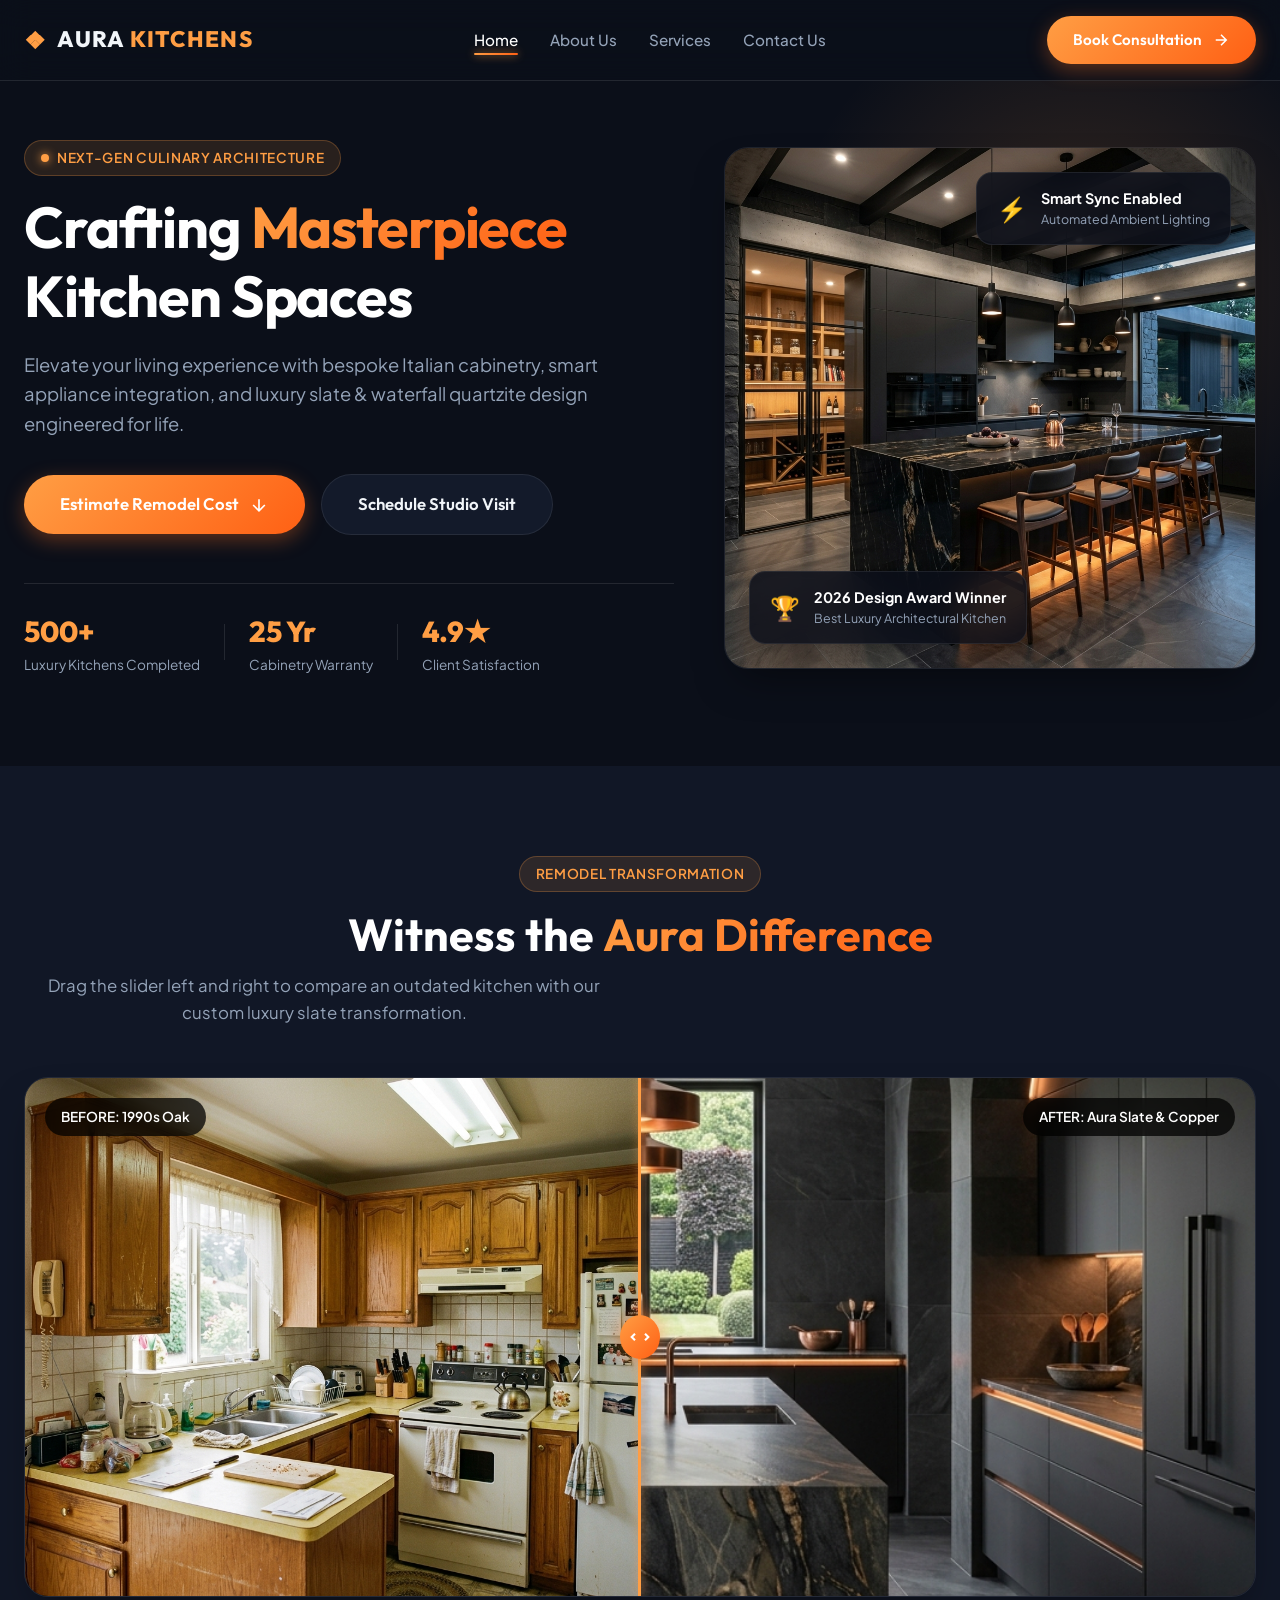
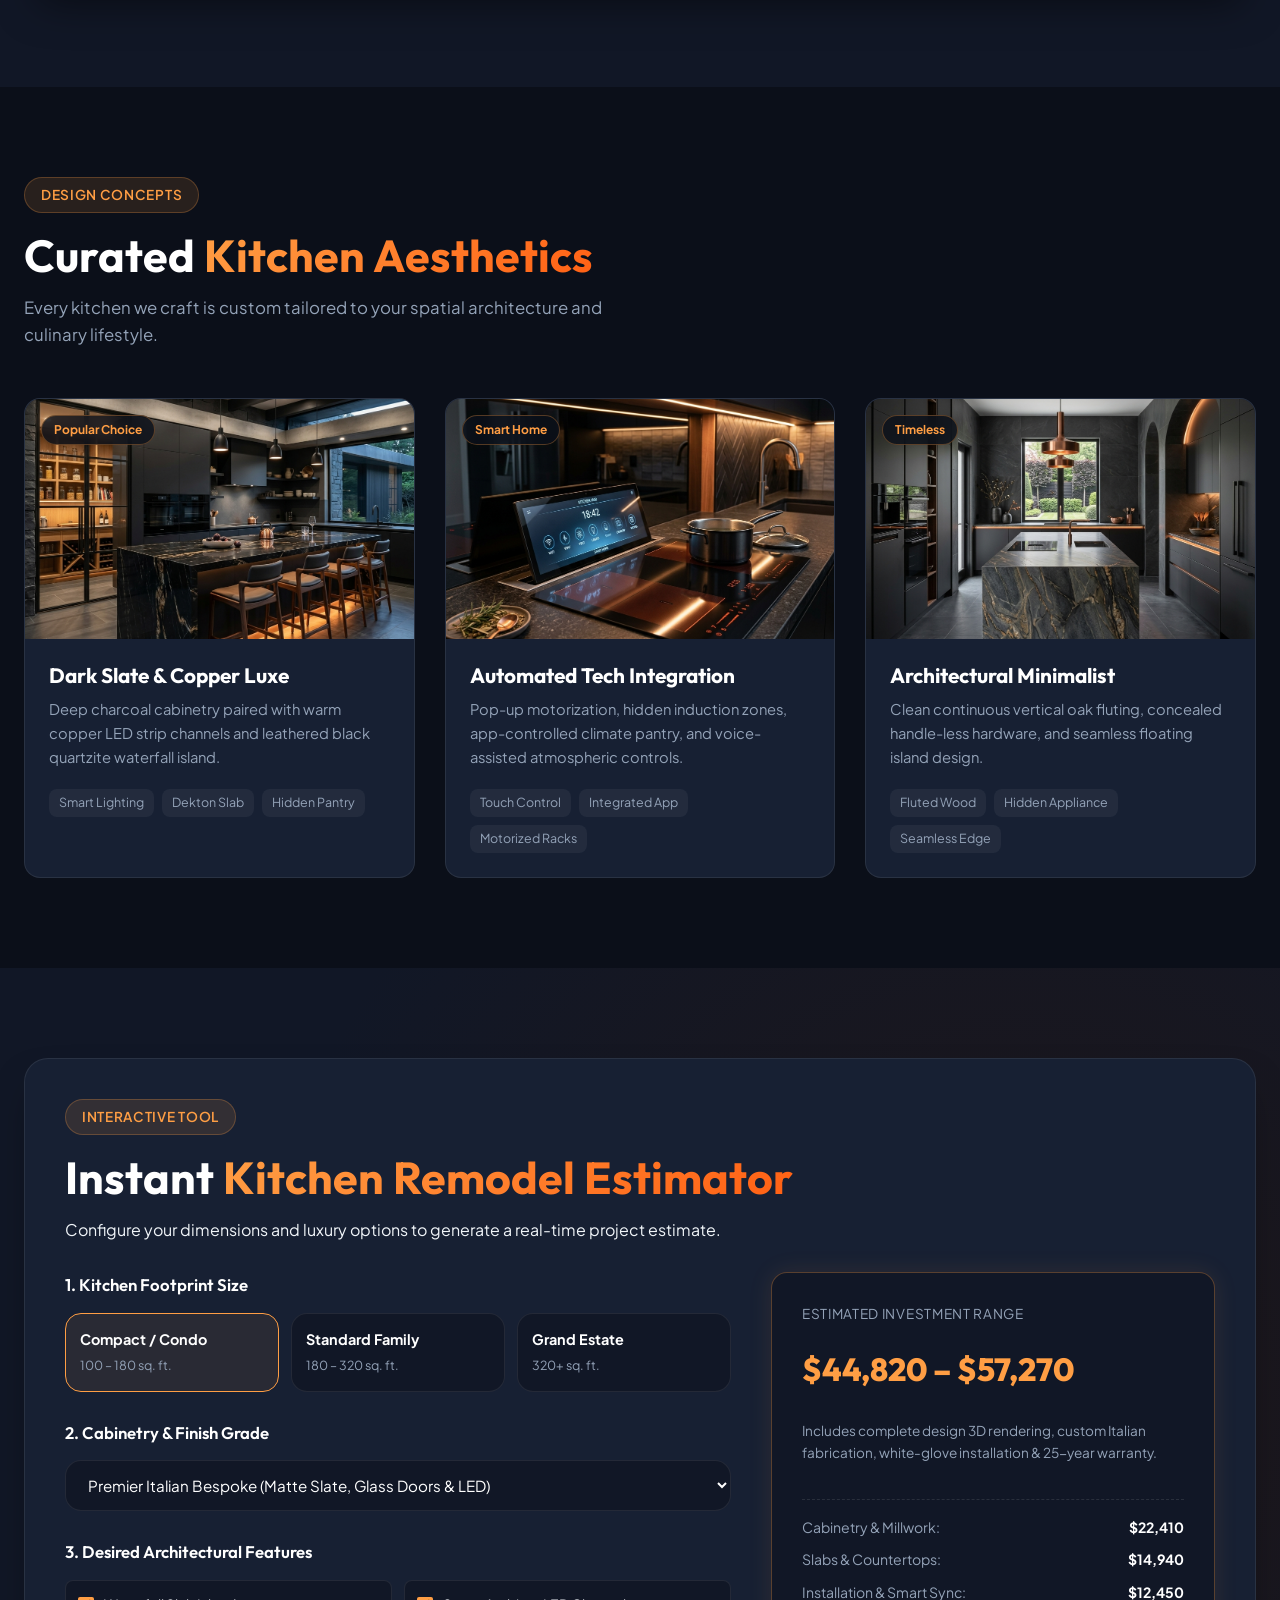
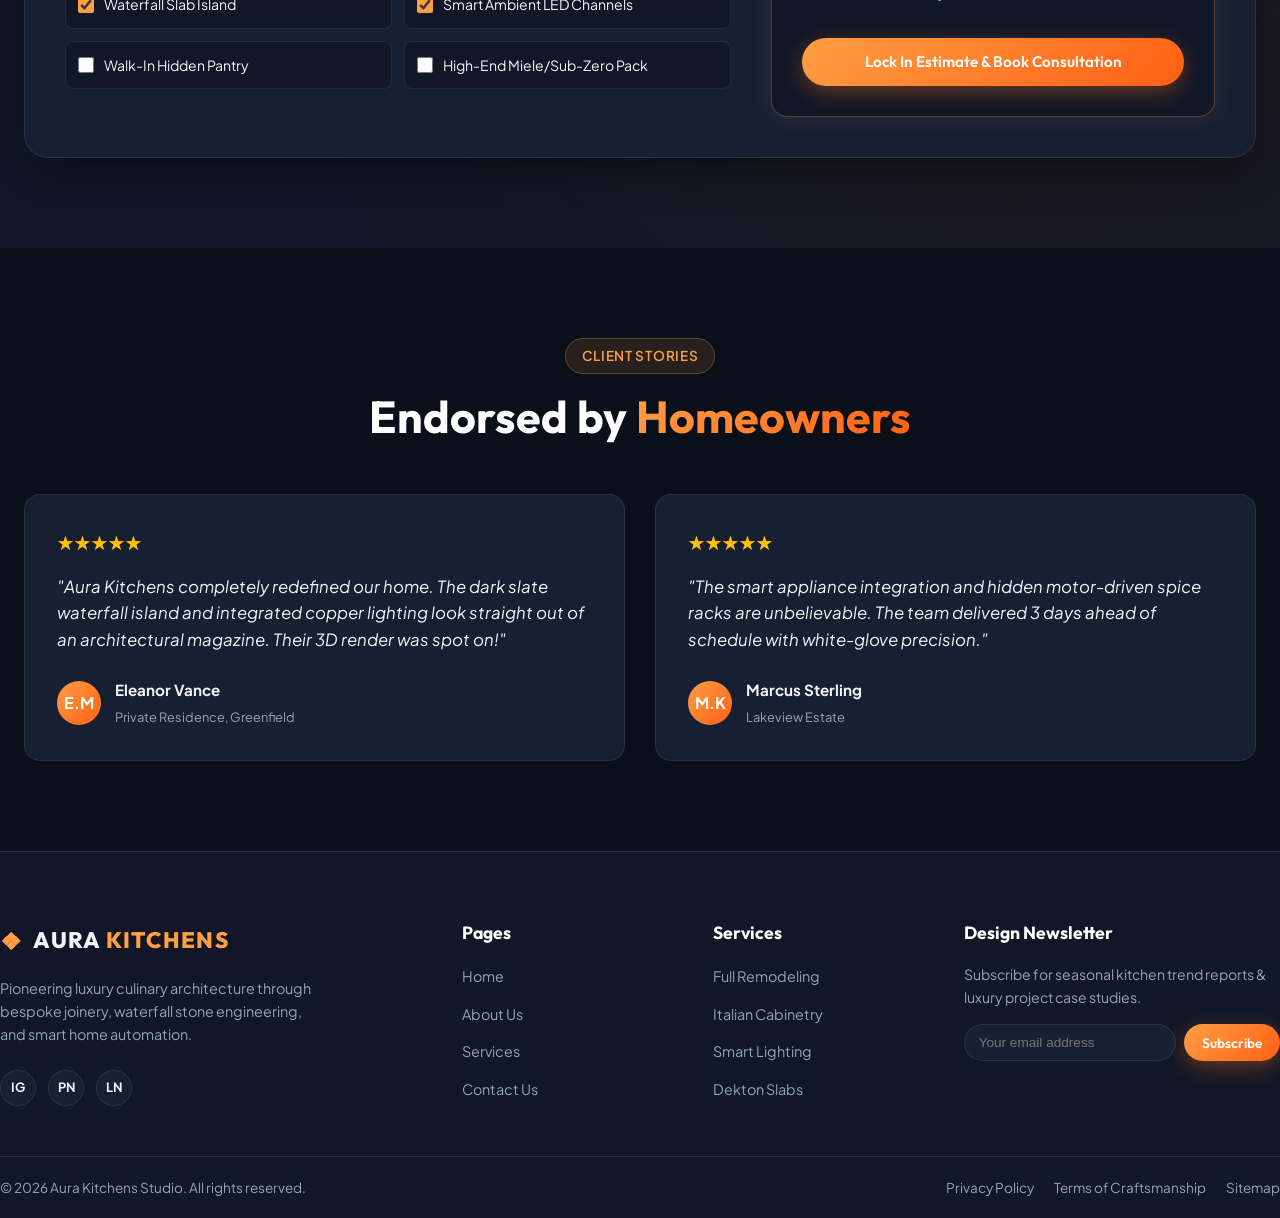
==== BUSINESS WEBSITE/index.html @ 2fca4436 "Add files via upload" ====
<!DOCTYPE html>
<html lang="en">
<head>
  <meta charset="UTF-8">
  <meta name="viewport" content="width=device-width, initial-scale=1.0">
  <title>Aura Kitchens | Next-Gen Luxury Kitchen Design & Remodeling</title>
  <meta name="description" content="Transform your culinary space with Aura Kitchens. Premium custom kitchen design, bespoke cabinetry, smart automation, and master remodeling services.">
  <meta name="keywords" content="kitchen remodeling, custom kitchen design, luxury cabinets, smart kitchen, kitchen designer, countertop installation">
  
  <!-- Google Fonts -->
  <link rel="preconnect" href="https://fonts.googleapis.com">
  <link rel="preconnect" href="https://fonts.gstatic.com" crossorigin>
  <link href="https://fonts.googleapis.com/css2?family=Outfit:wght@300;400;500;600;700;800&family=Plus+Jakarta+Sans:wght@300;400;500;600;700&display=swap" rel="stylesheet">
  
  <!-- Stylesheet -->
  <link rel="stylesheet" href="styles.css">
</head>
<body>

  <!-- Navigation Header -->
  <header class="site-header" id="navbar">
    <div class="header-container">
      <a href="#home" class="brand-logo" data-page="home">
        <span class="logo-icon">❖</span>
        <span class="logo-text">AURA <span class="logo-accent">KITCHENS</span></span>
      </a>

      <nav class="main-nav" id="mainNav">
        <ul class="nav-list">
          <li class="nav-item"><a href="#home" class="nav-link active" data-page="home">Home</a></li>
          <li class="nav-item"><a href="#about" class="nav-link" data-page="about">About Us</a></li>
          <li class="nav-item"><a href="#services" class="nav-link" data-page="services">Services</a></li>
          <li class="nav-item"><a href="#contact" class="nav-link" data-page="contact">Contact Us</a></li>
        </ul>
      </nav>

      <div class="header-actions">
        <a href="#contact" class="btn btn-primary nav-cta" data-page="contact">
          <span>Book Consultation</span>
          <svg width="18" height="18" viewBox="0 0 24 24" fill="none" stroke="currentColor" stroke-width="2"><path d="M5 12h14M12 5l7 7-7 7"/></svg>
        </a>
        <button class="mobile-toggle" id="mobileToggle" aria-label="Toggle navigation menu">
          <span></span><span></span><span></span>
        </button>
      </div>
    </div>
  </header>

  <!-- Main Content Container (4 Pages View Router) -->
  <main class="main-content">

    <!-- PAGE 1: HOME -->
    <section class="page-view active" id="page-home">
      <!-- Hero Section -->
      <div class="hero-section">
        <div class="hero-bg-glow"></div>
        <div class="section-container hero-grid">
          <div class="hero-content">
            <div class="badge-pill">
              <span class="badge-dot"></span>
              <span>Next-Gen Culinary Architecture</span>
            </div>
            <h1 class="hero-title">Crafting <span class="text-gradient">Masterpiece</span> Kitchen Spaces</h1>
            <p class="hero-subtitle">Elevate your living experience with bespoke Italian cabinetry, smart appliance integration, and luxury slate & waterfall quartzite design engineered for life.</p>
            
            <div class="hero-ctas">
              <a href="#home-calculator" class="btn btn-primary btn-lg smooth-scroll">
                <span>Estimate Remodel Cost</span>
                <svg width="20" height="20" viewBox="0 0 24 24" fill="none" stroke="currentColor" stroke-width="2"><path d="M12 5v14M5 12l7 7 7-7"/></svg>
              </a>
              <a href="#contact" class="btn btn-glass btn-lg" data-page="contact">
                <span>Schedule Studio Visit</span>
              </a>
            </div>

            <div class="hero-stats">
              <div class="stat-item">
                <span class="stat-number">500+</span>
                <span class="stat-label">Luxury Kitchens Completed</span>
              </div>
              <div class="stat-divider"></div>
              <div class="stat-item">
                <span class="stat-number">25 Yr</span>
                <span class="stat-label">Cabinetry Warranty</span>
              </div>
              <div class="stat-divider"></div>
              <div class="stat-item">
                <span class="stat-number">4.9★</span>
                <span class="stat-label">Client Satisfaction</span>
              </div>
            </div>
          </div>

          <div class="hero-visual">
            <div class="visual-card-wrapper">
              <img src="assets/hero.png" alt="Aura Luxury Kitchen Design" class="hero-img">
              <div class="visual-glow"></div>
              
              <!-- Floating Glass Cards -->
              <div class="glass-tag glass-tag-top">
                <div class="tag-icon">⚡</div>
                <div class="tag-text">
                  <strong>Smart Sync Enabled</strong>
                  <span>Automated Ambient Lighting</span>
                </div>
              </div>

              <div class="glass-tag glass-tag-bottom">
                <div class="tag-icon">🏆</div>
                <div class="tag-text">
                  <strong>2026 Design Award Winner</strong>
                  <span>Best Luxury Architectural Kitchen</span>
                </div>
              </div>
            </div>
          </div>
        </div>
      </div>

      <!-- Before & After Remodel Showcase -->
      <div class="section-block bg-slate">
        <div class="section-container">
          <div class="section-header text-center">
            <div class="badge-pill center">Remodel Transformation</div>
            <h2 class="section-title">Witness the <span class="text-gradient">Aura Difference</span></h2>
            <p class="section-subtitle">Drag the slider left and right to compare an outdated kitchen with our custom luxury slate transformation.</p>
          </div>

          <div class="ba-slider-container" id="baSlider">
            <div class="ba-image ba-after">
              <img src="assets/after.png" alt="After Remodel - Aura Luxury Kitchen">
              <span class="ba-label ba-label-after">AFTER: Aura Slate & Copper</span>
            </div>
            <div class="ba-image ba-before" id="baBefore">
              <img src="assets/before.png" alt="Before Remodel - Outdated Kitchen">
              <span class="ba-label ba-label-before">BEFORE: 1990s Oak</span>
            </div>
            <div class="ba-handle" id="baHandle">
              <div class="ba-handle-line"></div>
              <div class="ba-handle-button">
                <svg width="20" height="20" viewBox="0 0 24 24" fill="none" stroke="currentColor" stroke-width="2.5"><path d="M18 8l4 4-4 4M6 8l-4 4 4 4"/></svg>
              </div>
            </div>
          </div>
        </div>
      </div>

      <!-- Featured Styles Grid -->
      <div class="section-block">
        <div class="section-container">
          <div class="section-header">
            <div>
              <div class="badge-pill">Design Concepts</div>
              <h2 class="section-title">Curated <span class="text-gradient">Kitchen Aesthetics</span></h2>
            </div>
            <p class="section-subtitle align-self-end">Every kitchen we craft is custom tailored to your spatial architecture and culinary lifestyle.</p>
          </div>

          <div class="styles-grid">
            <!-- Card 1 -->
            <div class="style-card">
              <div class="style-card-image">
                <img src="assets/hero.png" alt="Smart Slate Luxury">
                <span class="style-badge">Popular Choice</span>
              </div>
              <div class="style-card-body">
                <h3 class="style-card-title">Dark Slate & Copper Luxe</h3>
                <p class="style-card-desc">Deep charcoal cabinetry paired with warm copper LED strip channels and leathered black quartzite waterfall island.</p>
                <div class="style-tags">
                  <span>Smart Lighting</span><span>Dekton Slab</span><span>Hidden Pantry</span>
                </div>
              </div>
            </div>

            <!-- Card 2 -->
            <div class="style-card">
              <div class="style-card-image">
                <img src="assets/smart.png" alt="Smart Tech Kitchen">
                <span class="style-badge accent">Smart Home</span>
              </div>
              <div class="style-card-body">
                <h3 class="style-card-title">Automated Tech Integration</h3>
                <p class="style-card-desc">Pop-up motorization, hidden induction zones, app-controlled climate pantry, and voice-assisted atmospheric controls.</p>
                <div class="style-tags">
                  <span>Touch Control</span><span>Integrated App</span><span>Motorized Racks</span>
                </div>
              </div>
            </div>

            <!-- Card 3 -->
            <div class="style-card">
              <div class="style-card-image">
                <img src="assets/after.png" alt="Minimalist Japandi">
                <span class="style-badge">Timeless</span>
              </div>
              <div class="style-card-body">
                <h3 class="style-card-title">Architectural Minimalist</h3>
                <p class="style-card-desc">Clean continuous vertical oak fluting, concealed handle-less hardware, and seamless floating island design.</p>
                <div class="style-tags">
                  <span>Fluted Wood</span><span>Hidden Appliance</span><span>Seamless Edge</span>
                </div>
              </div>
            </div>
          </div>
        </div>
      </div>

      <!-- Instant Kitchen Cost Estimator Widget -->
      <div class="section-block bg-slate-glow" id="home-calculator">
        <div class="section-container">
          <div class="calculator-card">
            <div class="calculator-header">
              <div class="badge-pill">Interactive Tool</div>
              <h2 class="section-title">Instant <span class="text-gradient">Kitchen Remodel Estimator</span></h2>
              <p>Configure your dimensions and luxury options to generate a real-time project estimate.</p>
            </div>

            <div class="calculator-grid">
              <div class="calc-controls">
                <!-- Step 1: Size -->
                <div class="calc-group">
                  <label class="calc-label">1. Kitchen Footprint Size</label>
                  <div class="radio-options">
                    <label class="radio-card active">
                      <input type="radio" name="kitchenSize" value="small" checked>
                      <div class="radio-content">
                        <strong>Compact / Condo</strong>
                        <span>100 – 180 sq. ft.</span>
                      </div>
                    </label>
                    <label class="radio-card">
                      <input type="radio" name="kitchenSize" value="medium">
                      <div class="radio-content">
                        <strong>Standard Family</strong>
                        <span>180 – 320 sq. ft.</span>
                      </div>
                    </label>
                    <label class="radio-card">
                      <input type="radio" name="kitchenSize" value="large">
                      <div class="radio-content">
                        <strong>Grand Estate</strong>
                        <span>320+ sq. ft.</span>
                      </div>
                    </label>
                  </div>
                </div>

                <!-- Step 2: Craftsmanship Grade -->
                <div class="calc-group">
                  <label class="calc-label">2. Cabinetry & Finish Grade</label>
                  <select class="calc-select" id="finishGrade">
                    <option value="signature">Signature Architectural (Custom Soft-Close & Solid Wood)</option>
                    <option value="premier" selected>Premier Italian Bespoke (Matte Slate, Glass Doors & LED)</option>
                    <option value="ultra">Ultra-Luxury Smart (Motorized, Exotic Quartzite Slabs & Gold Accent)</option>
                  </select>
                </div>

                <!-- Step 3: Add-ons -->
                <div class="calc-group">
                  <label class="calc-label">3. Desired Architectural Features</label>
                  <div class="checkbox-grid">
                    <label class="checkbox-card">
                      <input type="checkbox" id="optIsland" checked>
                      <span>Waterfall Slab Island</span>
                    </label>
                    <label class="checkbox-card">
                      <input type="checkbox" id="optSmart" checked>
                      <span>Smart Ambient LED Channels</span>
                    </label>
                    <label class="checkbox-card">
                      <input type="checkbox" id="optPantry">
                      <span>Walk-In Hidden Pantry</span>
                    </label>
                    <label class="checkbox-card">
                      <input type="checkbox" id="optAppliances">
                      <span>High-End Miele/Sub-Zero Pack</span>
                    </label>
                  </div>
                </div>
              </div>

              <div class="calc-results">
                <div class="results-box">
                  <span class="results-tag">Estimated Investment Range</span>
                  <div class="results-price" id="calcPriceDisplay">$42,500 – $58,000</div>
                  <p class="results-note">Includes complete design 3D rendering, custom Italian fabrication, white-glove installation & 25-year warranty.</p>
                  
                  <div class="results-breakdown">
                    <div class="breakdown-row">
                      <span>Cabinetry & Millwork:</span>
                      <strong id="bCabinetry">$22,000</strong>
                    </div>
                    <div class="breakdown-row">
                      <span>Slabs & Countertops:</span>
                      <strong id="bSlabs">$12,000</strong>
                    </div>
                    <div class="breakdown-row">
                      <span>Installation & Smart Sync:</span>
                      <strong id="bLabor">$10,000</strong>
                    </div>
                  </div>

                  <a href="#contact" class="btn btn-primary btn-full" data-page="contact">
                    <span>Lock In Estimate & Book Consultation</span>
                  </a>
                </div>
              </div>
            </div>
          </div>
        </div>
      </div>

      <!-- Testimonials -->
      <div class="section-block">
        <div class="section-container">
          <div class="section-header text-center">
            <div class="badge-pill center">Client Stories</div>
            <h2 class="section-title">Endorsed by <span class="text-gradient">Homeowners</span></h2>
          </div>

          <div class="testimonials-grid">
            <div class="testimonial-card">
              <div class="testimonial-stars">★★★★★</div>
              <p class="testimonial-quote">"Aura Kitchens completely redefined our home. The dark slate waterfall island and integrated copper lighting look straight out of an architectural magazine. Their 3D render was spot on!"</p>
              <div class="testimonial-author">
                <div class="author-avatar">E.M</div>
                <div>
                  <strong>Eleanor Vance</strong>
                  <span>Private Residence, Greenfield</span>
                </div>
              </div>
            </div>

            <div class="testimonial-card">
              <div class="testimonial-stars">★★★★★</div>
              <p class="testimonial-quote">"The smart appliance integration and hidden motor-driven spice racks are unbelievable. The team delivered 3 days ahead of schedule with white-glove precision."</p>
              <div class="testimonial-author">
                <div class="author-avatar">M.K</div>
                <div>
                  <strong>Marcus Sterling</strong>
                  <span>Lakeview Estate</span>
                </div>
              </div>
            </div>
          </div>
        </div>
      </div>
    </section>

    <!-- PAGE 2: ABOUT US -->
    <section class="page-view" id="page-about">
      <div class="page-hero">
        <div class="section-container">
          <div class="badge-pill">Our Heritage</div>
          <h1 class="page-title">Engineering Artistry into the <span class="text-gradient">Heart of Your Home</span></h1>
          <p class="page-subtitle">For over 15 years, Aura Kitchens has stood at the intersection of architectural joinery, sustainable timber sourcing, and high-tech smart home automation.</p>
        </div>
      </div>

      <!-- Story Section -->
      <div class="section-block">
        <div class="section-container grid-2col">
          <div class="about-image-wrapper">
            <img src="assets/team.png" alt="Aura Kitchens Master Design Team" class="about-img">
            <div class="experience-badge">
              <span class="exp-num">15+</span>
              <span class="exp-text">Years of Master Engineering</span>
            </div>
          </div>

          <div class="about-text-content">
            <div class="badge-pill">Who We Are</div>
            <h2 class="section-title">Where Master Craftsmanship Meets <span class="text-gradient">Next-Gen Tech</span></h2>
            <p>Founded by architectural designers and master joiners, Aura Kitchens was built on a singular conviction: the kitchen is not just a room for cooking—it is the central energy node of modern living.</p>
            <p>Every cabinet door, hidden drawer slide, and stone edge is engineered with sub-millimeter precision in our Italian-partnered fabrication studio before white-glove assembly in your home.</p>

            <div class="values-list">
              <div class="value-item">
                <div class="value-icon">🌱</div>
                <div>
                  <strong>100% Sustainable FSC® Hardwood</strong>
                  <p>All timber is responsibly sourced from certified eco-managed forests.</p>
                </div>
              </div>
              <div class="value-item">
                <div class="value-icon">🛡️</div>
                <div>
                  <strong>25-Year Structural Guarantee</strong>
                  <p>Lifetime warranty on Blum soft-close hardware and cabinet joinery.</p>
                </div>
              </div>
            </div>
          </div>
        </div>
      </div>

      <!-- 4-Step Process -->
      <div class="section-block bg-slate">
        <div class="section-container">
          <div class="section-header text-center">
            <div class="badge-pill center">Methodology</div>
            <h2 class="section-title">The <span class="text-gradient">Aura 4-Step Transformation</span></h2>
            <p class="section-subtitle">From initial spatial scan to final lighting calibration, our streamlined workflow ensures zero stress.</p>
          </div>

          <div class="process-grid">
            <div class="process-card">
              <div class="process-number">01</div>
              <h3 class="process-title">Architectural Consultation & Scan</h3>
              <p>We analyze your floor plan, lighting orientation, and cooking habits to produce a spatial masterplan.</p>
            </div>

            <div class="process-card">
              <div class="process-number">02</div>
              <h3 class="process-title">Photorealistic 3D VR Render</h3>
              <p>Step inside your future kitchen virtually before a single piece of wood is cut. Adjust finishes in real time.</p>
            </div>

            <div class="process-card">
              <div class="process-number">03</div>
              <h3 class="process-title">Precision Fabrication</h3>
              <p>Italian CNC milling, laser edge-banding, and hand-finished lacquer coatings crafted in our master shop.</p>
            </div>

            <div class="process-card">
              <div class="process-number">04</div>
              <h3 class="process-title">White-Glove Installation</h3>
              <p>Our in-house master carpenters install cabinets, fit waterfall stone slabs, and configure smart ambient LED channels.</p>
            </div>
          </div>
        </div>
      </div>

      <!-- Team Showcase -->
      <div class="section-block">
        <div class="section-container">
          <div class="section-header">
            <div>
              <div class="badge-pill">Mastermind Team</div>
              <h2 class="section-title">Meet Our <span class="text-gradient">Architects & Joiners</span></h2>
            </div>
          </div>

          <div class="team-grid">
            <div class="team-card">
              <div class="team-photo">
                <img src="assets/team.png" alt="Julian Vance - Principal Architect">
              </div>
              <div class="team-info">
                <h3>Julian Vance</h3>
                <span class="team-role">Principal Kitchen Architect</span>
                <p>12 years designing award-winning luxury residential interiors across Milan & London.</p>
              </div>
            </div>

            <div class="team-card">
              <div class="team-photo">
                <img src="assets/smart.png" alt="Elena Rostova - Smart Tech Specialist">
              </div>
              <div class="team-info">
                <h3>Elena Rostova</h3>
                <span class="team-role">Head of Smart Automation</span>
                <p>Specialist in motorized joinery, hidden pop-up appliances, and IoT architectural lighting.</p>
              </div>
            </div>

            <div class="team-card">
              <div class="team-photo">
                <img src="assets/hero.png" alt="David Sterling - Master Cabinetmaker">
              </div>
              <div class="team-info">
                <h3>David Sterling</h3>
                <span class="team-role">Master Craftsman</span>
                <p>Over 20 years of bespoke wood joinery, custom stone carving, and hand lacquer finishing.</p>
              </div>
            </div>
          </div>
        </div>
      </div>
    </section>

    <!-- PAGE 3: SERVICES -->
    <section class="page-view" id="page-services">
      <div class="page-hero">
        <div class="section-container">
          <div class="badge-pill">Services Suite</div>
          <h1 class="page-title">Bespoke Architectural <span class="text-gradient">Kitchen Solutions</span></h1>
          <p class="page-subtitle">From complete space layout redesigns to high-end smart tech integration, discover our comprehensive kitchen transformation services.</p>
        </div>
      </div>

      <!-- Main Services Grid -->
      <div class="section-block">
        <div class="section-container">
          <div class="services-list">
            <!-- Service 1 -->
            <div class="service-row-card">
              <div class="service-icon-box">01</div>
              <div class="service-info">
                <h2 class="service-title">Complete Kitchen Remodeling & Architectural Redesign</h2>
                <p>Full structural renovation including wall removals, plumbing relocation, ceiling soffits, and custom island construction engineered to maximize open-concept entertaining.</p>
                <ul class="service-features">
                  <li>✓ Structural Engineering & Permit Handling</li>
                  <li>✓ Open-Concept Spatial Reconfiguration</li>
                  <li>✓ Integrated Architectural Ceiling Hoods</li>
                </ul>
              </div>
              <div class="service-action">
                <a href="#contact" class="btn btn-primary" data-page="contact">Request Service</a>
              </div>
            </div>

            <!-- Service 2 -->
            <div class="service-row-card">
              <div class="service-icon-box">02</div>
              <div class="service-info">
                <h2 class="service-title">Bespoke Italian Cabinetry & Custom Storage Systems</h2>
                <p>Custom-milled handle-less cabinetry, hidden appliance garages, pull-out pantry towers, and motorized overhead doors featuring matte slate and anti-fingerprint nano-coatings.</p>
                <ul class="service-features">
                  <li>✓ Anti-Fingerprint Fenix Nano-Surfaces</li>
                  <li>✓ Motorized Touch-Open Upper Cabinets</li>
                  <li>✓ Custom Cutlery & Spice Drawer Inserts</li>
                </ul>
              </div>
              <div class="service-action">
                <a href="#contact" class="btn btn-primary" data-page="contact">Request Service</a>
              </div>
            </div>

            <!-- Service 3 -->
            <div class="service-row-card">
              <div class="service-icon-box">03</div>
              <div class="service-info">
                <h2 class="service-title">Smart Kitchen Integration & Ambient Lighting</h2>
                <p>Integrate your kitchen into your smart home ecosystem. Feature voice-activated copper LED channels, automated induction cooktops, and touch-screen glass displays.</p>
                <ul class="service-features">
                  <li>✓ Tunable White/Warm LED Channel Lighting</li>
                  <li>✓ Hidden Pop-Up Electrical Columns</li>
                  <li>✓ App-Controlled Climate Storage Units</li>
                </ul>
              </div>
              <div class="service-action">
                <a href="#contact" class="btn btn-primary" data-page="contact">Request Service</a>
              </div>
            </div>

            <!-- Service 4 -->
            <div class="service-row-card">
              <div class="service-icon-box">04</div>
              <div class="service-info">
                <h2 class="service-title">Premium Quartzite & Waterfall Island Slabs</h2>
                <p>Hand-selected natural quartzite, Dekton ultra-compact porcelain, and mitered waterfall edge slabs custom fabricated with integrated under-mount sink basins.</p>
                <ul class="service-features">
                  <li>✓ Seamless Mitered Waterfall Edges</li>
                  <li>✓ Stain & Heat-Resistant Dekton Surfaces</li>
                  <li>✓ Integrated Matching Stone Sinks</li>
                </ul>
              </div>
              <div class="service-action">
                <a href="#contact" class="btn btn-primary" data-page="contact">Request Service</a>
              </div>
            </div>
          </div>
        </div>
      </div>

      <!-- Service Tiers Comparison -->
      <div class="section-block bg-slate">
        <div class="section-container">
          <div class="section-header text-center">
            <div class="badge-pill center">Package Tiers</div>
            <h2 class="section-title">Transparent <span class="text-gradient">Package Options</span></h2>
            <p class="section-subtitle">Choose the perfect scope level for your kitchen transformation.</p>
          </div>

          <div class="pricing-grid">
            <!-- Tier 1 -->
            <div class="pricing-card">
              <h3 class="tier-name">Essential Refresh</h3>
              <div class="tier-price">$25,000 <span>/ avg</span></div>
              <p class="tier-desc">Ideal for updating cabinetry faces, counter surfaces, and modern lighting fixtures without heavy structural changes.</p>
              <ul class="tier-list">
                <li>✓ Custom Cabinet Refacing & Doors</li>
                <li>✓ Quartz Countertops</li>
                <li>✓ Under-Cabinet LED Strips</li>
                <li>✓ Tile Backsplash Replacement</li>
                <li>✓ 10-Year Hardware Warranty</li>
              </ul>
              <a href="#contact" class="btn btn-glass btn-full" data-page="contact">Select Package</a>
            </div>

            <!-- Tier 2 (Featured) -->
            <div class="pricing-card featured">
              <div class="featured-tag">Most Popular</div>
              <h3 class="tier-name">Signature Remodel</h3>
              <div class="tier-price">$55,000 <span>/ avg</span></div>
              <p class="tier-desc">Complete custom kitchen rebuild with Italian cabinetry, waterfall island, and smart appliance installation.</p>
              <ul class="tier-list">
                <li>✓ 100% Bespoke Italian Cabinetry</li>
                <li>✓ Waterfall Slab Island (Quartzite/Dekton)</li>
                <li>✓ Smart Ambient Channel Lighting</li>
                <li>✓ Hidden Appliance Integration</li>
                <li>✓ 25-Year Full Warranty</li>
              </ul>
              <a href="#contact" class="btn btn-primary btn-full" data-page="contact">Select Package</a>
            </div>

            <!-- Tier 3 -->
            <div class="pricing-card">
              <h3 class="tier-name">Ultra-Luxury Bespoke</h3>
              <div class="tier-price">$95,000+ <span>/ avg</span></div>
              <p class="tier-desc">Architectural masterpiece with structural layout changes, motorized cabinetry, exotic stone slabs & full smart home automation.</p>
              <ul class="tier-list">
                <li>✓ Structural Wall Removals & Beam Installation</li>
                <li>✓ Motorized Touch Cabinet Doors</li>
                <li>✓ Sub-Zero & Wolf Appliance Suite</li>
                <li>✓ Custom Glass & Steel Walk-In Pantry</li>
                <li>✓ Dedicated Project Concierge</li>
              </ul>
              <a href="#contact" class="btn btn-glass btn-full" data-page="contact">Select Package</a>
            </div>
          </div>
        </div>
      </div>
    </section>

    <!-- PAGE 4: CONTACT US -->
    <section class="page-view" id="page-contact">
      <div class="page-hero">
        <div class="section-container">
          <div class="badge-pill">Get In Touch</div>
          <h1 class="page-title">Begin Your <span class="text-gradient">Kitchen Transformation</span></h1>
          <p class="page-subtitle">Schedule a complimentary design consultation in our showroom or directly at your residence with an architectural designer.</p>
        </div>
      </div>

      <div class="section-block">
        <div class="section-container grid-contact">
          <!-- Consultation Form -->
          <div class="contact-form-container">
            <div class="badge-pill">Consultation Booking</div>
            <h2 class="section-title">Schedule Your <span class="text-gradient">Design Session</span></h2>
            <p class="form-intro">Fill out the project details below to match with a dedicated kitchen architect.</p>

            <form class="contact-form" id="consultationForm">
              <div class="form-row-2">
                <div class="form-group">
                  <label for="fullName">Full Name *</label>
                  <input type="text" id="fullName" class="form-input" placeholder="e.g. Sarah Jenkins" required>
                </div>
                <div class="form-group">
                  <label for="emailAddress">Email Address *</label>
                  <input type="email" id="emailAddress" class="form-input" placeholder="sarah@example.com" required>
                </div>
              </div>

              <div class="form-row-2">
                <div class="form-group">
                  <label for="phoneNumber">Phone Number *</label>
                  <input type="tel" id="phoneNumber" class="form-input" placeholder="(555) 000-0000" required>
                </div>
                <div class="form-group">
                  <label for="projectScope">Project Scope *</label>
                  <select id="projectScope" class="form-input" required>
                    <option value="" disabled selected>Select Scope</option>
                    <option value="complete">Full Remodel & Structural Redesign</option>
                    <option value="cabinetry">Bespoke Italian Cabinetry Only</option>
                    <option value="smart">Smart Tech & Lighting Upgrade</option>
                    <option value="countertops">Waterfall Slab / Countertops</option>
                  </select>
                </div>
              </div>

              <div class="form-row-2">
                <div class="form-group">
                  <label for="budgetRange">Estimated Budget *</label>
                  <select id="budgetRange" class="form-input" required>
                    <option value="" disabled selected>Select Budget Range</option>
                    <option value="25k-40k">$25,000 – $40,000</option>
                    <option value="40k-70k">$40,000 – $70,000</option>
                    <option value="70k-100k">$70,000 – $100,000</option>
                    <option value="100k+">$100,000+</option>
                  </select>
                </div>
                <div class="form-group">
                  <label for="preferredDate">Preferred Date</label>
                  <input type="date" id="preferredDate" class="form-input">
                </div>
              </div>

              <div class="form-group">
                <label for="projectNotes">Tell Us About Your Vision & Space</label>
                <textarea id="projectNotes" class="form-input form-textarea" rows="4" placeholder="Describe your kitchen layout, preferred colors, or desired smart features..."></textarea>
              </div>

              <button type="submit" class="btn btn-primary btn-lg btn-full" id="submitBtn">
                <span>Confirm & Request Consultation</span>
                <svg width="20" height="20" viewBox="0 0 24 24" fill="none" stroke="currentColor" stroke-width="2"><path d="M5 12h14M12 5l7 7-7 7"/></svg>
              </button>
            </form>
          </div>

          <!-- Studio Info & Details -->
          <div class="contact-info-container">
            <div class="info-card">
              <h3 class="info-title">Flagship Showroom Studio</h3>
              <p class="info-address">📍 742 Architectural Avenue, Design District, Suite 400</p>
              
              <div class="info-details">
                <div class="info-item">
                  <span class="info-label">📞 Direct Line:</span>
                  <strong>+1 (800) 482-9011</strong>
                </div>
                <div class="info-item">
                  <span class="info-label">✉️ Design Email:</span>
                  <strong>design@aurakitchens.com</strong>
                </div>
                <div class="info-item">
                  <span class="info-label">🕒 Showroom Hours:</span>
                  <strong>Mon - Sat: 9:00 AM - 7:00 PM (By Appt)</strong>
                </div>
              </div>

              <div class="virtual-tour-box">
                <img src="assets/hero.png" alt="Showroom Preview" class="tour-img">
                <div class="tour-overlay">
                  <span>Take Virtual 3D Showroom Tour</span>
                  <button class="btn btn-glass btn-sm" id="virtualTourBtn">Launch 3D Tour</button>
                </div>
              </div>
            </div>
          </div>
        </div>
      </div>

      <!-- FAQ Accordion -->
      <div class="section-block bg-slate">
        <div class="section-container max-width-md">
          <div class="section-header text-center">
            <div class="badge-pill center">Answers</div>
            <h2 class="section-title">Frequently Asked <span class="text-gradient">Questions</span></h2>
          </div>

          <div class="faq-accordion" id="faqAccordion">
            <div class="faq-item">
              <button class="faq-question">
                <span>How long does a typical full kitchen remodel take?</span>
                <span class="faq-icon">+</span>
              </button>
              <div class="faq-answer">
                <p>Our typical timeframe is 4 to 6 weeks from site demo to final white-glove handover. Because custom Italian cabinetry is precision-fabricated during the initial discovery phase, installation on site is remarkably swift.</p>
              </div>
            </div>

            <div class="faq-item">
              <button class="faq-question">
                <span>Do you handle city permits and architectural inspections?</span>
                <span class="faq-icon">+</span>
              </button>
              <div class="faq-answer">
                <p>Yes. Our in-house architectural team manages all municipal permits, structural engineering reviews, and electrical/plumbing inspections required for your project.</p>
              </div>
            </div>

            <div class="faq-item">
              <button class="faq-question">
                <span>Can I see my kitchen in 3D before making a deposit?</span>
                <span class="faq-icon">+</span>
              </button>
              <div class="faq-answer">
                <p>Absolutely. During your initial consultation, we provide photorealistic 3D VR renders and material sample trays so you can feel and visualize every element with absolute clarity.</p>
              </div>
            </div>

            <div class="faq-item">
              <button class="faq-question">
                <span>What warranty comes with Aura Kitchens cabinetry?</span>
                <span class="faq-icon">+</span>
              </button>
              <div class="faq-answer">
                <p>We provide a comprehensive 25-year structural warranty on all custom millwork, cabinetry, and Blum/Hettich German-engineered soft-close hardware.</p>
              </div>
            </div>
          </div>
        </div>
      </div>
    </section>

  </main>

  <!-- Global Footer -->
  <footer class="site-footer">
    <div class="section-container footer-grid">
      <div class="footer-brand">
        <a href="#home" class="brand-logo" data-page="home">
          <span class="logo-icon">❖</span>
          <span class="logo-text">AURA <span class="logo-accent">KITCHENS</span></span>
        </a>
        <p class="footer-desc">Pioneering luxury culinary architecture through bespoke joinery, waterfall stone engineering, and smart home automation.</p>
        <div class="social-links">
          <a href="#" class="social-icon" aria-label="Instagram">IG</a>
          <a href="#" class="social-icon" aria-label="Pinterest">PN</a>
          <a href="#" class="social-icon" aria-label="LinkedIn">LN</a>
        </div>
      </div>

      <div class="footer-nav">
        <h4 class="footer-title">Pages</h4>
        <ul>
          <li><a href="#home" data-page="home">Home</a></li>
          <li><a href="#about" data-page="about">About Us</a></li>
          <li><a href="#services" data-page="services">Services</a></li>
          <li><a href="#contact" data-page="contact">Contact Us</a></li>
        </ul>
      </div>

      <div class="footer-nav">
        <h4 class="footer-title">Services</h4>
        <ul>
          <li><a href="#services" data-page="services">Full Remodeling</a></li>
          <li><a href="#services" data-page="services">Italian Cabinetry</a></li>
          <li><a href="#services" data-page="services">Smart Lighting</a></li>
          <li><a href="#services" data-page="services">Dekton Slabs</a></li>
        </ul>
      </div>

      <div class="footer-newsletter">
        <h4 class="footer-title">Design Newsletter</h4>
        <p>Subscribe for seasonal kitchen trend reports & luxury project case studies.</p>
        <form class="newsletter-form" id="newsletterForm">
          <input type="email" placeholder="Your email address" required class="form-input-sm">
          <button type="submit" class="btn btn-primary btn-sm">Subscribe</button>
        </form>
      </div>
    </div>

    <div class="footer-bottom">
      <div class="section-container bottom-flex">
        <p>© 2026 Aura Kitchens Studio. All rights reserved.</p>
        <div class="legal-links">
          <a href="#">Privacy Policy</a>
          <a href="#">Terms of Craftsmanship</a>
          <a href="#">Sitemap</a>
        </div>
      </div>
    </div>
  </footer>

  <!-- Modal Component for Notifications/Virtual Tour -->
  <div class="modal-backdrop" id="globalModal">
    <div class="modal-box">
      <button class="modal-close" id="modalClose">&times;</button>
      <div class="modal-body" id="modalBody">
        <!-- Dynamic Content -->
      </div>
    </div>
  </div>

  <!-- Toast Container -->
  <div class="toast-container" id="toastContainer"></div>

  <!-- Main JavaScript File -->
  <script src="script.js"></script>
</body>
</html>
---- BUSINESS WEBSITE/styles.css ----
/* ==========================================================================
   AURA KITCHENS - DESIGN SYSTEM & STYLESHEET
   Theme: Dark Slate & Charcoal with Neon Copper/Amber Accents & Glassmorphism
   ========================================================================== */

/* CSS Variables / Tokens */
:root {
  --bg-dark: #0B0F19;
  --bg-slate: #111726;
  --bg-card: #172033;
  --bg-card-hover: #1F2B45;
  --glass-bg: rgba(23, 32, 51, 0.7);
  --glass-border: rgba(255, 255, 255, 0.08);
  --glass-glow: rgba(255, 158, 68, 0.15);
  
  --primary-copper: #FF9E44;
  --primary-orange: #FF7020;
  --primary-gradient: linear-gradient(135deg, #FF9E44 0%, #FF6014 100%);
  --accent-amber: #FFC069;
  
  --text-main: #F1F5F9;
  --text-muted: #94A3B8;
  --text-dark: #0F172A;
  
  --border-light: rgba(255, 255, 255, 0.1);
  --border-glow: rgba(255, 158, 68, 0.3);
  
  --radius-sm: 8px;
  --radius-md: 16px;
  --radius-lg: 24px;
  --radius-full: 9999px;
  
  --shadow-card: 0 20px 40px -15px rgba(0, 0, 0, 0.5);
  --shadow-glow: 0 0 30px rgba(255, 158, 68, 0.25);
  
  --font-heading: 'Outfit', sans-serif;
  --font-body: 'Plus Jakarta Sans', sans-serif;
  
  --transition-fast: 0.2s ease;
  --transition-smooth: 0.4s cubic-bezier(0.16, 1, 0.3, 1);
}

/* Reset & Base Setup */
*, *::before, *::after {
  box-sizing: border-box;
  margin: 0;
  padding: 0;
}

html {
  scroll-behavior: smooth;
  font-family: var(--font-body);
  background-color: var(--bg-dark);
  color: var(--text-main);
  line-height: 1.6;
  -webkit-font-smoothing: antialiased;
}

body {
  overflow-x: hidden;
  min-height: 100vh;
  display: flex;
  flex-direction: column;
}

img {
  max-width: 100%;
  height: auto;
  display: block;
}

a {
  color: inherit;
  text-decoration: none;
  transition: var(--transition-fast);
}

ul {
  list-style: none;
}

/* Typography Utilities */
h1, h2, h3, h4, h5, h6 {
  font-family: var(--font-heading);
  line-height: 1.2;
  font-weight: 700;
  color: #FFFFFF;
}

.text-gradient {
  background: var(--primary-gradient);
  -webkit-background-clip: text;
  -webkit-text-fill-color: transparent;
  display: inline-block;
}

/* Buttons */
.btn {
  display: inline-flex;
  align-items: center;
  justify-content: center;
  gap: 10px;
  padding: 12px 26px;
  border-radius: var(--radius-full);
  font-family: var(--font-heading);
  font-weight: 600;
  font-size: 0.95rem;
  cursor: pointer;
  border: none;
  transition: var(--transition-smooth);
}

.btn-primary {
  background: var(--primary-gradient);
  color: #FFFFFF;
  box-shadow: 0 6px 20px rgba(255, 112, 32, 0.35);
}

.btn-primary:hover {
  transform: translateY(-2px);
  box-shadow: 0 10px 30px rgba(255, 112, 32, 0.5);
}

.btn-glass {
  background: var(--glass-bg);
  color: var(--text-main);
  border: 1px solid var(--glass-border);
  backdrop-filter: blur(12px);
}

.btn-glass:hover {
  background: rgba(255, 255, 255, 0.1);
  border-color: var(--primary-copper);
  color: var(--primary-copper);
}

.btn-lg {
  padding: 16px 36px;
  font-size: 1.05rem;
}

.btn-sm {
  padding: 8px 18px;
  font-size: 0.85rem;
}

.btn-full {
  width: 100%;
}

/* Badges & Pills */
.badge-pill {
  display: inline-flex;
  align-items: center;
  gap: 8px;
  padding: 6px 16px;
  border-radius: var(--radius-full);
  background: rgba(255, 158, 68, 0.12);
  border: 1px solid rgba(255, 158, 68, 0.25);
  color: var(--primary-copper);
  font-size: 0.85rem;
  font-weight: 600;
  text-transform: uppercase;
  letter-spacing: 0.05em;
  margin-bottom: 16px;
}

.badge-pill.center {
  margin-left: auto;
  margin-right: auto;
}

.badge-dot {
  width: 8px;
  height: 8px;
  border-radius: 50%;
  background: var(--primary-copper);
  box-shadow: 0 0 10px var(--primary-copper);
}

/* Header & Navigation */
.site-header {
  position: fixed;
  top: 0;
  left: 0;
  width: 100%;
  z-index: 1000;
  background: rgba(11, 15, 25, 0.8);
  backdrop-filter: blur(16px);
  border-bottom: 1px solid var(--border-light);
  transition: var(--transition-fast);
}

.header-container {
  max-width: 1280px;
  margin: 0 auto;
  padding: 16px 24px;
  display: flex;
  align-items: center;
  justify-content: space-between;
}

.brand-logo {
  display: flex;
  align-items: center;
  gap: 10px;
  font-family: var(--font-heading);
  font-size: 1.4rem;
  font-weight: 800;
  letter-spacing: 0.05em;
}

.logo-icon {
  color: var(--primary-copper);
  font-size: 1.5rem;
}

.logo-accent {
  color: var(--primary-copper);
}

.nav-list {
  display: flex;
  align-items: center;
  gap: 32px;
}

.nav-link {
  font-weight: 500;
  font-size: 0.95rem;
  color: var(--text-muted);
  position: relative;
  padding: 6px 0;
}

.nav-link:hover, .nav-link.active {
  color: #FFFFFF;
}

.nav-link.active::after {
  content: '';
  position: absolute;
  bottom: 0;
  left: 0;
  width: 100%;
  height: 2px;
  background: var(--primary-gradient);
  border-radius: 2px;
  box-shadow: 0 0 8px var(--primary-copper);
}

.header-actions {
  display: flex;
  align-items: center;
  gap: 16px;
}

.mobile-toggle {
  display: none;
  background: none;
  border: none;
  cursor: pointer;
  flex-direction: column;
  gap: 5px;
  padding: 5px;
}

.mobile-toggle span {
  width: 24px;
  height: 2px;
  background: #FFFFFF;
  transition: var(--transition-fast);
}

/* Page Routing Structure */
.main-content {
  margin-top: 80px;
  flex: 1;
}

.page-view {
  display: none;
  opacity: 0;
  transform: translateY(10px);
  transition: opacity 0.4s ease, transform 0.4s ease;
}

.page-view.active {
  display: block;
  opacity: 1;
  transform: translateY(0);
}

/* Page Hero Header (Inner Pages) */
.page-hero {
  padding: 80px 24px 40px;
  text-align: center;
  background: radial-gradient(circle at 50% 20%, rgba(255, 158, 68, 0.12) 0%, transparent 60%);
}

.page-title {
  font-size: clamp(2.5rem, 4vw, 3.5rem);
  margin-bottom: 16px;
}

.page-subtitle {
  max-width: 700px;
  margin: 0 auto;
  color: var(--text-muted);
  font-size: 1.1rem;
}

/* Layout Containers & Blocks */
.section-block {
  padding: 90px 24px;
  position: relative;
}

.bg-slate {
  background: var(--bg-slate);
}

.bg-slate-glow {
  background: radial-gradient(circle at 80% 50%, rgba(255, 112, 32, 0.08) 0%, var(--bg-slate) 70%);
}

.section-container {
  max-width: 1280px;
  margin: 0 auto;
}

.max-width-md {
  max-width: 800px;
}

.section-header {
  margin-bottom: 50px;
}

.section-header.text-center {
  text-align: center;
}

.section-title {
  font-size: clamp(2rem, 3.5vw, 2.8rem);
  margin-bottom: 12px;
}

.section-subtitle {
  color: var(--text-muted);
  font-size: 1.05rem;
  max-width: 600px;
}

/* Grid Layouts */
.grid-2col {
  display: grid;
  grid-template-columns: 1fr 1fr;
  gap: 60px;
  align-items: center;
}

/* PAGE 1: HOME - HERO SECTION */
.hero-section {
  position: relative;
  padding: 60px 24px 90px;
  overflow: hidden;
}

.hero-bg-glow {
  position: absolute;
  top: -100px;
  right: -100px;
  width: 600px;
  height: 600px;
  background: radial-gradient(circle, rgba(255, 158, 68, 0.18) 0%, transparent 70%);
  pointer-events: none;
}

.hero-grid {
  display: grid;
  grid-template-columns: 1.1fr 0.9fr;
  gap: 50px;
  align-items: center;
}

.hero-title {
  font-size: clamp(2.8rem, 4.5vw, 4.2rem);
  margin-bottom: 20px;
  letter-spacing: -0.02em;
}

.hero-subtitle {
  font-size: 1.15rem;
  color: var(--text-muted);
  margin-bottom: 36px;
  max-width: 580px;
}

.hero-ctas {
  display: flex;
  align-items: center;
  gap: 16px;
  margin-bottom: 48px;
  flex-wrap: wrap;
}

.hero-stats {
  display: flex;
  align-items: center;
  gap: 24px;
  padding-top: 24px;
  border-top: 1px solid var(--border-light);
}

.stat-item {
  display: flex;
  flex-direction: column;
}

.stat-number {
  font-family: var(--font-heading);
  font-size: 1.8rem;
  font-weight: 800;
  color: var(--primary-copper);
}

.stat-label {
  font-size: 0.85rem;
  color: var(--text-muted);
}

.stat-divider {
  width: 1px;
  height: 36px;
  background: var(--border-light);
}

/* Hero Visual & Glass Cards */
.visual-card-wrapper {
  position: relative;
  border-radius: var(--radius-lg);
  overflow: hidden;
  box-shadow: var(--shadow-card);
  border: 1px solid var(--glass-border);
}

.hero-img {
  width: 100%;
  height: 520px;
  object-fit: cover;
  transition: transform 0.6s ease;
}

.visual-card-wrapper:hover .hero-img {
  transform: scale(1.03);
}

.glass-tag {
  position: absolute;
  padding: 14px 20px;
  border-radius: var(--radius-md);
  background: rgba(11, 15, 25, 0.85);
  backdrop-filter: blur(16px);
  border: 1px solid var(--glass-border);
  display: flex;
  align-items: center;
  gap: 14px;
  box-shadow: 0 10px 30px rgba(0,0,0,0.4);
}

.glass-tag-top {
  top: 24px;
  right: 24px;
}

.glass-tag-bottom {
  bottom: 24px;
  left: 24px;
}

.tag-icon {
  font-size: 1.5rem;
}

.tag-text {
  display: flex;
  flex-direction: column;
}

.tag-text strong {
  color: #FFFFFF;
  font-size: 0.9rem;
}

.tag-text span {
  color: var(--text-muted);
  font-size: 0.78rem;
}

/* BEFORE & AFTER SLIDER */
.ba-slider-container {
  position: relative;
  width: 100%;
  height: 520px;
  border-radius: var(--radius-lg);
  overflow: hidden;
  border: 1px solid var(--glass-border);
  box-shadow: var(--shadow-card);
  user-select: none;
}

.ba-image {
  position: absolute;
  top: 0;
  left: 0;
  width: 100%;
  height: 100%;
}

.ba-image img {
  width: 100%;
  height: 100%;
  object-fit: cover;
}

.ba-before {
  width: 50%;
  overflow: hidden;
  border-right: 2px solid var(--primary-copper);
}

.ba-label {
  position: absolute;
  top: 20px;
  padding: 8px 16px;
  border-radius: var(--radius-full);
  background: rgba(0, 0, 0, 0.75);
  backdrop-filter: blur(8px);
  font-size: 0.85rem;
  font-weight: 600;
  color: #FFFFFF;
}

.ba-label-after {
  right: 20px;
}

.ba-label-before {
  left: 20px;
}

.ba-handle {
  position: absolute;
  top: 0;
  left: 50%;
  width: 40px;
  height: 100%;
  margin-left: -20px;
  cursor: ew-resize;
  display: flex;
  align-items: center;
  justify-content: center;
  z-index: 10;
}

.ba-handle-line {
  position: absolute;
  width: 2px;
  height: 100%;
  background: var(--primary-copper);
  box-shadow: 0 0 10px var(--primary-copper);
}

.ba-handle-button {
  width: 44px;
  height: 44px;
  border-radius: 50%;
  background: var(--primary-gradient);
  color: #FFFFFF;
  display: flex;
  align-items: center;
  justify-content: center;
  box-shadow: 0 0 20px rgba(255, 112, 32, 0.6);
  z-index: 11;
}

/* FEATURED STYLES GRID */
.styles-grid {
  display: grid;
  grid-template-columns: repeat(auto-fit, minmax(320px, 1fr));
  gap: 30px;
}

.style-card {
  background: var(--bg-card);
  border-radius: var(--radius-md);
  overflow: hidden;
  border: 1px solid var(--glass-border);
  transition: var(--transition-smooth);
}

.style-card:hover {
  transform: translateY(-6px);
  border-color: var(--border-glow);
  box-shadow: var(--shadow-card);
}

.style-card-image {
  position: relative;
  height: 240px;
  overflow: hidden;
}

.style-card-image img {
  width: 100%;
  height: 100%;
  object-fit: cover;
  transition: transform 0.5s ease;
}

.style-card:hover .style-card-image img {
  transform: scale(1.08);
}

.style-badge {
  position: absolute;
  top: 16px;
  left: 16px;
  padding: 4px 12px;
  border-radius: var(--radius-full);
  background: rgba(11, 15, 25, 0.8);
  backdrop-filter: blur(8px);
  font-size: 0.75rem;
  font-weight: 700;
  color: var(--primary-copper);
  border: 1px solid rgba(255, 158, 68, 0.3);
}

.style-card-body {
  padding: 24px;
}

.style-card-title {
  font-size: 1.3rem;
  margin-bottom: 10px;
}

.style-card-desc {
  color: var(--text-muted);
  font-size: 0.92rem;
  margin-bottom: 20px;
}

.style-tags {
  display: flex;
  flex-wrap: wrap;
  gap: 8px;
}

.style-tags span {
  padding: 4px 10px;
  border-radius: var(--radius-sm);
  background: rgba(255, 255, 255, 0.05);
  font-size: 0.78rem;
  color: var(--text-muted);
}

/* REMODEL COST CALCULATOR */
.calculator-card {
  background: var(--bg-card);
  border-radius: var(--radius-lg);
  padding: 40px;
  border: 1px solid var(--glass-border);
  box-shadow: var(--shadow-card);
}

.calculator-grid {
  display: grid;
  grid-template-columns: 1.2fr 0.8fr;
  gap: 40px;
  margin-top: 30px;
}

.calc-group {
  margin-bottom: 28px;
}

.calc-label {
  display: block;
  font-family: var(--font-heading);
  font-weight: 600;
  font-size: 1.05rem;
  margin-bottom: 14px;
  color: #FFFFFF;
}

.radio-options {
  display: grid;
  grid-template-columns: repeat(3, 1fr);
  gap: 12px;
}

.radio-card {
  position: relative;
  padding: 14px;
  border-radius: var(--radius-md);
  background: var(--bg-slate);
  border: 1px solid var(--glass-border);
  cursor: pointer;
  transition: var(--transition-fast);
}

.radio-card input {
  position: absolute;
  opacity: 0;
}

.radio-card.active, .radio-card:hover {
  border-color: var(--primary-copper);
  background: rgba(255, 158, 68, 0.08);
}

.radio-content strong {
  display: block;
  font-size: 0.9rem;
  color: #FFFFFF;
}

.radio-content span {
  font-size: 0.78rem;
  color: var(--text-muted);
}

.calc-select {
  width: 100%;
  padding: 14px 18px;
  border-radius: var(--radius-md);
  background: var(--bg-slate);
  border: 1px solid var(--glass-border);
  color: #FFFFFF;
  font-family: var(--font-body);
  font-size: 0.95rem;
  outline: none;
}

.calc-select:focus {
  border-color: var(--primary-copper);
}

.checkbox-grid {
  display: grid;
  grid-template-columns: 1fr 1fr;
  gap: 12px;
}

.checkbox-card {
  display: flex;
  align-items: center;
  gap: 10px;
  padding: 12px;
  border-radius: var(--radius-sm);
  background: var(--bg-slate);
  border: 1px solid var(--glass-border);
  cursor: pointer;
  font-size: 0.88rem;
}

.checkbox-card input[type="checkbox"] {
  accent-color: var(--primary-copper);
  width: 16px;
  height: 16px;
}

.results-box {
  background: var(--bg-slate);
  border-radius: var(--radius-md);
  padding: 30px;
  border: 1px solid rgba(255, 158, 68, 0.3);
  box-shadow: 0 0 25px rgba(255, 158, 68, 0.1);
  display: flex;
  flex-direction: column;
  justify-content: space-between;
  height: 100%;
}

.results-tag {
  font-size: 0.85rem;
  color: var(--text-muted);
  text-transform: uppercase;
  letter-spacing: 0.05em;
}

.results-price {
  font-family: var(--font-heading);
  font-size: clamp(1.8rem, 2.5vw, 2.3rem);
  font-weight: 800;
  color: var(--primary-copper);
  margin: 8px 0 14px;
}

.results-note {
  font-size: 0.85rem;
  color: var(--text-muted);
  margin-bottom: 24px;
}

.results-breakdown {
  border-top: 1px dashed var(--border-light);
  padding-top: 16px;
  margin-bottom: 24px;
  display: flex;
  flex-direction: column;
  gap: 10px;
}

.breakdown-row {
  display: flex;
  justify-content: space-between;
  font-size: 0.88rem;
  color: var(--text-muted);
}

.breakdown-row strong {
  color: #FFFFFF;
}

/* TESTIMONIALS */
.testimonials-grid {
  display: grid;
  grid-template-columns: 1fr 1fr;
  gap: 30px;
}

.testimonial-card {
  background: var(--bg-card);
  border-radius: var(--radius-md);
  padding: 32px;
  border: 1px solid var(--glass-border);
}

.testimonial-stars {
  color: #FFC107;
  font-size: 1.2rem;
  margin-bottom: 16px;
}

.testimonial-quote {
  font-size: 1.05rem;
  font-style: italic;
  color: var(--text-main);
  margin-bottom: 24px;
}

.testimonial-author {
  display: flex;
  align-items: center;
  gap: 14px;
}

.author-avatar {
  width: 44px;
  height: 44px;
  border-radius: 50%;
  background: var(--primary-gradient);
  color: #FFFFFF;
  display: flex;
  align-items: center;
  justify-content: center;
  font-weight: 700;
}

.testimonial-author strong {
  display: block;
  font-size: 0.95rem;
}

.testimonial-author span {
  font-size: 0.8rem;
  color: var(--text-muted);
}

/* PAGE 2: ABOUT US */
.about-image-wrapper {
  position: relative;
}

.about-img {
  border-radius: var(--radius-lg);
  border: 1px solid var(--glass-border);
  box-shadow: var(--shadow-card);
}

.experience-badge {
  position: absolute;
  bottom: -20px;
  right: -20px;
  background: var(--primary-gradient);
  padding: 20px 28px;
  border-radius: var(--radius-md);
  box-shadow: var(--shadow-glow);
  display: flex;
  align-items: center;
  gap: 14px;
}

.exp-num {
  font-family: var(--font-heading);
  font-size: 2.2rem;
  font-weight: 800;
}

.exp-text {
  font-size: 0.88rem;
  font-weight: 600;
  line-height: 1.2;
}

.about-text-content p {
  color: var(--text-muted);
  margin-bottom: 18px;
  font-size: 1.02rem;
}

.values-list {
  margin-top: 30px;
  display: flex;
  flex-direction: column;
  gap: 20px;
}

.value-item {
  display: flex;
  align-items: flex-start;
  gap: 16px;
}

.value-icon {
  font-size: 1.8rem;
  line-height: 1;
}

.value-item strong {
  color: #FFFFFF;
  font-size: 1rem;
}

.value-item p {
  font-size: 0.88rem;
  margin-bottom: 0;
}

/* PROCESS GRID */
.process-grid {
  display: grid;
  grid-template-columns: repeat(auto-fit, minmax(260px, 1fr));
  gap: 30px;
}

.process-card {
  background: var(--bg-card);
  border-radius: var(--radius-md);
  padding: 32px;
  border: 1px solid var(--glass-border);
  position: relative;
}

.process-number {
  font-family: var(--font-heading);
  font-size: 3rem;
  font-weight: 800;
  color: rgba(255, 158, 68, 0.2);
  position: absolute;
  top: 20px;
  right: 20px;
}

.process-title {
  font-size: 1.2rem;
  margin-bottom: 12px;
  padding-right: 40px;
}

.process-card p {
  color: var(--text-muted);
  font-size: 0.92rem;
}

/* TEAM GRID */
.team-grid {
  display: grid;
  grid-template-columns: repeat(auto-fit, minmax(280px, 1fr));
  gap: 30px;
}

.team-card {
  background: var(--bg-card);
  border-radius: var(--radius-md);
  overflow: hidden;
  border: 1px solid var(--glass-border);
}

.team-photo {
  height: 260px;
  overflow: hidden;
}

.team-photo img {
  width: 100%;
  height: 100%;
  object-fit: cover;
}

.team-info {
  padding: 24px;
}

.team-info h3 {
  font-size: 1.2rem;
}

.team-role {
  display: block;
  color: var(--primary-copper);
  font-size: 0.85rem;
  font-weight: 600;
  margin-bottom: 10px;
}

.team-info p {
  color: var(--text-muted);
  font-size: 0.88rem;
}

/* PAGE 3: SERVICES */
.services-list {
  display: flex;
  flex-direction: column;
  gap: 30px;
}

.service-row-card {
  background: var(--bg-card);
  border-radius: var(--radius-md);
  padding: 36px;
  border: 1px solid var(--glass-border);
  display: grid;
  grid-template-columns: 80px 1fr 200px;
  gap: 30px;
  align-items: center;
}

.service-icon-box {
  font-family: var(--font-heading);
  font-size: 2.2rem;
  font-weight: 800;
  color: var(--primary-copper);
  background: rgba(255, 158, 68, 0.1);
  width: 70px;
  height: 70px;
  border-radius: var(--radius-md);
  display: flex;
  align-items: center;
  justify-content: center;
}

.service-title {
  font-size: 1.4rem;
  margin-bottom: 10px;
}

.service-info p {
  color: var(--text-muted);
  margin-bottom: 16px;
  font-size: 0.98rem;
}

.service-features {
  display: flex;
  flex-wrap: wrap;
  gap: 16px;
}

.service-features li {
  font-size: 0.85rem;
  color: var(--primary-copper);
  font-weight: 600;
}

/* PRICING GRID */
.pricing-grid {
  display: grid;
  grid-template-columns: repeat(auto-fit, minmax(300px, 1fr));
  gap: 30px;
  align-items: stretch;
}

.pricing-card {
  background: var(--bg-card);
  border-radius: var(--radius-lg);
  padding: 40px;
  border: 1px solid var(--glass-border);
  display: flex;
  flex-direction: column;
  position: relative;
}

.pricing-card.featured {
  border-color: var(--primary-copper);
  box-shadow: 0 0 35px rgba(255, 112, 32, 0.2);
  background: linear-gradient(180deg, rgba(255, 158, 68, 0.08) 0%, var(--bg-card) 100%);
}

.featured-tag {
  position: absolute;
  top: -14px;
  left: 50%;
  transform: translateX(-50%);
  background: var(--primary-gradient);
  color: #FFFFFF;
  padding: 4px 16px;
  border-radius: var(--radius-full);
  font-size: 0.75rem;
  font-weight: 800;
  text-transform: uppercase;
}

.tier-name {
  font-size: 1.4rem;
  margin-bottom: 12px;
}

.tier-price {
  font-family: var(--font-heading);
  font-size: 2.4rem;
  font-weight: 800;
  color: var(--primary-copper);
  margin-bottom: 16px;
}

.tier-price span {
  font-size: 0.9rem;
  color: var(--text-muted);
  font-weight: 400;
}

.tier-desc {
  color: var(--text-muted);
  font-size: 0.92rem;
  margin-bottom: 28px;
}

.tier-list {
  display: flex;
  flex-direction: column;
  gap: 12px;
  margin-bottom: 36px;
  flex: 1;
}

.tier-list li {
  font-size: 0.9rem;
  color: var(--text-main);
}

/* PAGE 4: CONTACT US */
.grid-contact {
  display: grid;
  grid-template-columns: 1.2fr 0.8fr;
  gap: 50px;
}

.contact-form-container {
  background: var(--bg-card);
  border-radius: var(--radius-lg);
  padding: 40px;
  border: 1px solid var(--glass-border);
  box-shadow: var(--shadow-card);
}

.form-intro {
  color: var(--text-muted);
  margin-bottom: 30px;
}

.contact-form {
  display: flex;
  flex-direction: column;
  gap: 20px;
}

.form-row-2 {
  display: grid;
  grid-template-columns: 1fr 1fr;
  gap: 20px;
}

.form-group {
  display: flex;
  flex-direction: column;
  gap: 8px;
}

.form-group label {
  font-size: 0.88rem;
  font-weight: 600;
  color: var(--text-main);
}

.form-input {
  width: 100%;
  padding: 14px 18px;
  border-radius: var(--radius-md);
  background: var(--bg-slate);
  border: 1px solid var(--glass-border);
  color: #FFFFFF;
  font-family: var(--font-body);
  font-size: 0.95rem;
  outline: none;
  transition: var(--transition-fast);
}

.form-input:focus {
  border-color: var(--primary-copper);
  box-shadow: 0 0 15px rgba(255, 158, 68, 0.2);
}

.form-textarea {
  resize: vertical;
}

.info-card {
  background: var(--bg-card);
  border-radius: var(--radius-lg);
  padding: 36px;
  border: 1px solid var(--glass-border);
  display: flex;
  flex-direction: column;
  gap: 24px;
}

.info-title {
  font-size: 1.4rem;
}

.info-address {
  color: var(--text-muted);
  font-size: 0.98rem;
}

.info-details {
  display: flex;
  flex-direction: column;
  gap: 14px;
  border-top: 1px solid var(--border-light);
  padding-top: 20px;
}

.info-item {
  display: flex;
  justify-content: space-between;
  font-size: 0.92rem;
}

.info-label {
  color: var(--text-muted);
}

.virtual-tour-box {
  position: relative;
  border-radius: var(--radius-md);
  overflow: hidden;
  height: 200px;
}

.tour-img {
  width: 100%;
  height: 100%;
  object-fit: cover;
}

.tour-overlay {
  position: absolute;
  inset: 0;
  background: rgba(11, 15, 25, 0.75);
  backdrop-filter: blur(4px);
  display: flex;
  flex-direction: column;
  align-items: center;
  justify-content: center;
  gap: 12px;
  padding: 20px;
  text-align: center;
}

.tour-overlay span {
  font-weight: 700;
  font-size: 0.95rem;
}

/* FAQ ACCORDION */
.faq-accordion {
  display: flex;
  flex-direction: column;
  gap: 16px;
}

.faq-item {
  background: var(--bg-card);
  border-radius: var(--radius-md);
  border: 1px solid var(--glass-border);
  overflow: hidden;
}

.faq-question {
  width: 100%;
  padding: 20px 24px;
  background: none;
  border: none;
  color: #FFFFFF;
  font-family: var(--font-heading);
  font-size: 1.1rem;
  font-weight: 600;
  text-align: left;
  cursor: pointer;
  display: flex;
  justify-content: space-between;
  align-items: center;
}

.faq-icon {
  font-size: 1.4rem;
  color: var(--primary-copper);
  transition: transform 0.3s ease;
}

.faq-item.active .faq-icon {
  transform: rotate(45deg);
}

.faq-answer {
  max-height: 0;
  overflow: hidden;
  transition: max-height 0.3s ease, padding 0.3s ease;
  padding: 0 24px;
}

.faq-item.active .faq-answer {
  max-height: 300px;
  padding: 0 24px 20px;
}

.faq-answer p {
  color: var(--text-muted);
  font-size: 0.95rem;
}

/* FOOTER */
.site-footer {
  background: var(--bg-slate);
  border-top: 1px solid var(--border-light);
  padding-top: 70px;
  margin-top: auto;
}

.footer-grid {
  display: grid;
  grid-template-columns: 2fr 1fr 1fr 1.5fr;
  gap: 40px;
  padding-bottom: 50px;
}

.footer-desc {
  color: var(--text-muted);
  font-size: 0.9rem;
  margin: 16px 0 24px;
  max-width: 320px;
}

.social-links {
  display: flex;
  gap: 12px;
}

.social-icon {
  width: 36px;
  height: 36px;
  border-radius: 50%;
  background: var(--bg-card);
  border: 1px solid var(--glass-border);
  display: flex;
  align-items: center;
  justify-content: center;
  font-size: 0.8rem;
  font-weight: 700;
}

.social-icon:hover {
  background: var(--primary-copper);
  color: #FFFFFF;
}

.footer-title {
  font-size: 1.1rem;
  margin-bottom: 20px;
}

.footer-nav ul {
  display: flex;
  flex-direction: column;
  gap: 12px;
}

.footer-nav a {
  color: var(--text-muted);
  font-size: 0.9rem;
}

.footer-nav a:hover {
  color: var(--primary-copper);
}

.footer-newsletter p {
  color: var(--text-muted);
  font-size: 0.88rem;
  margin-bottom: 16px;
}

.newsletter-form {
  display: flex;
  gap: 8px;
}

.form-input-sm {
  padding: 10px 14px;
  border-radius: var(--radius-full);
  background: var(--bg-card);
  border: 1px solid var(--glass-border);
  color: #FFFFFF;
  font-size: 0.85rem;
  outline: none;
  flex: 1;
}

.footer-bottom {
  border-top: 1px solid var(--border-light);
  padding: 20px 0;
}

.bottom-flex {
  display: flex;
  justify-content: space-between;
  align-items: center;
  font-size: 0.85rem;
  color: var(--text-muted);
}

.legal-links {
  display: flex;
  gap: 20px;
}

.legal-links a:hover {
  color: #FFFFFF;
}

/* MODALS & TOASTS */
.modal-backdrop {
  position: fixed;
  inset: 0;
  background: rgba(0, 0, 0, 0.8);
  backdrop-filter: blur(8px);
  z-index: 2000;
  display: none;
  align-items: center;
  justify-content: center;
  padding: 20px;
}

.modal-backdrop.active {
  display: flex;
}

.modal-box {
  background: var(--bg-card);
  border-radius: var(--radius-lg);
  border: 1px solid var(--primary-copper);
  max-width: 500px;
  width: 100%;
  padding: 32px;
  position: relative;
  box-shadow: 0 0 40px rgba(255, 112, 32, 0.3);
  animation: modalPop 0.3s ease;
}

@keyframes modalPop {
  from { transform: scale(0.9); opacity: 0; }
  to { transform: scale(1); opacity: 1; }
}

.modal-close {
  position: absolute;
  top: 16px;
  right: 20px;
  background: none;
  border: none;
  color: var(--text-muted);
  font-size: 1.8rem;
  cursor: pointer;
}

.modal-close:hover {
  color: #FFFFFF;
}

.toast-container {
  position: fixed;
  bottom: 30px;
  right: 30px;
  z-index: 2500;
  display: flex;
  flex-direction: column;
  gap: 10px;
}

.toast {
  padding: 14px 24px;
  border-radius: var(--radius-md);
  background: var(--bg-card);
  border: 1px solid var(--primary-copper);
  color: #FFFFFF;
  box-shadow: var(--shadow-card);
  font-size: 0.9rem;
  display: flex;
  align-items: center;
  gap: 12px;
  animation: toastIn 0.3s ease;
}

@keyframes toastIn {
  from { transform: translateX(100%); opacity: 0; }
  to { transform: translateX(0); opacity: 1; }
}

/* RESPONSIVE BREAKPOINTS */
@media (max-width: 992px) {
  .hero-grid, .grid-2col, .calculator-grid, .grid-contact {
    grid-template-columns: 1fr;
  }
  
  .service-row-card {
    grid-template-columns: 1fr;
    gap: 20px;
  }

  .footer-grid {
    grid-template-columns: 1fr 1fr;
  }

  .mobile-toggle {
    display: flex;
  }

  .main-nav {
    position: absolute;
    top: 100%;
    left: 0;
    width: 100%;
    background: rgba(11, 15, 25, 0.95);
    backdrop-filter: blur(20px);
    border-bottom: 1px solid var(--border-light);
    padding: 24px;
    display: none;
  }

  .main-nav.active {
    display: block;
  }

  .nav-list {
    flex-direction: column;
    align-items: flex-start;
    gap: 20px;
  }
}

@media (max-width: 600px) {
  .radio-options {
    grid-template-columns: 1fr;
  }

  .checkbox-grid, .form-row-2 {
    grid-template-columns: 1fr;
  }

  .testimonials-grid {
    grid-template-columns: 1fr;
  }

  .footer-grid {
    grid-template-columns: 1fr;
  }

  .bottom-flex {
    flex-direction: column;
    gap: 12px;
    text-align: center;
  }
}
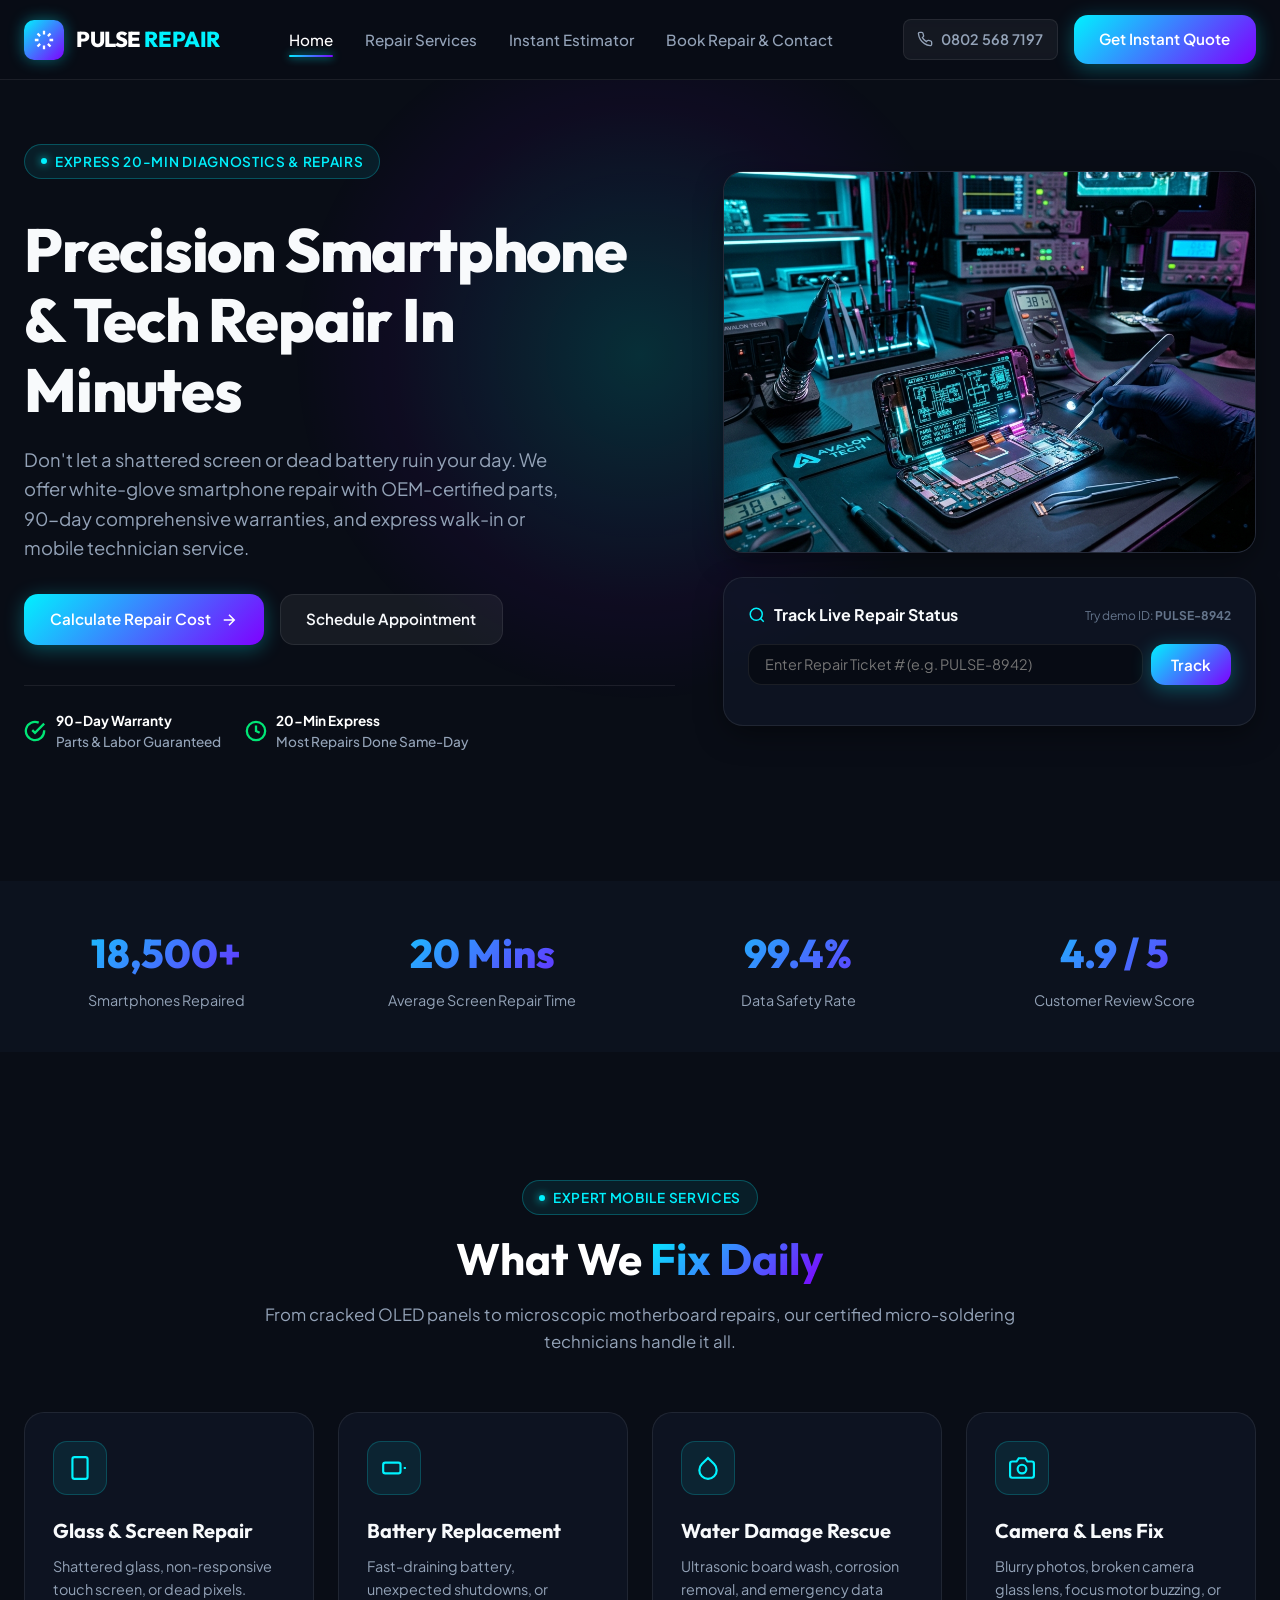
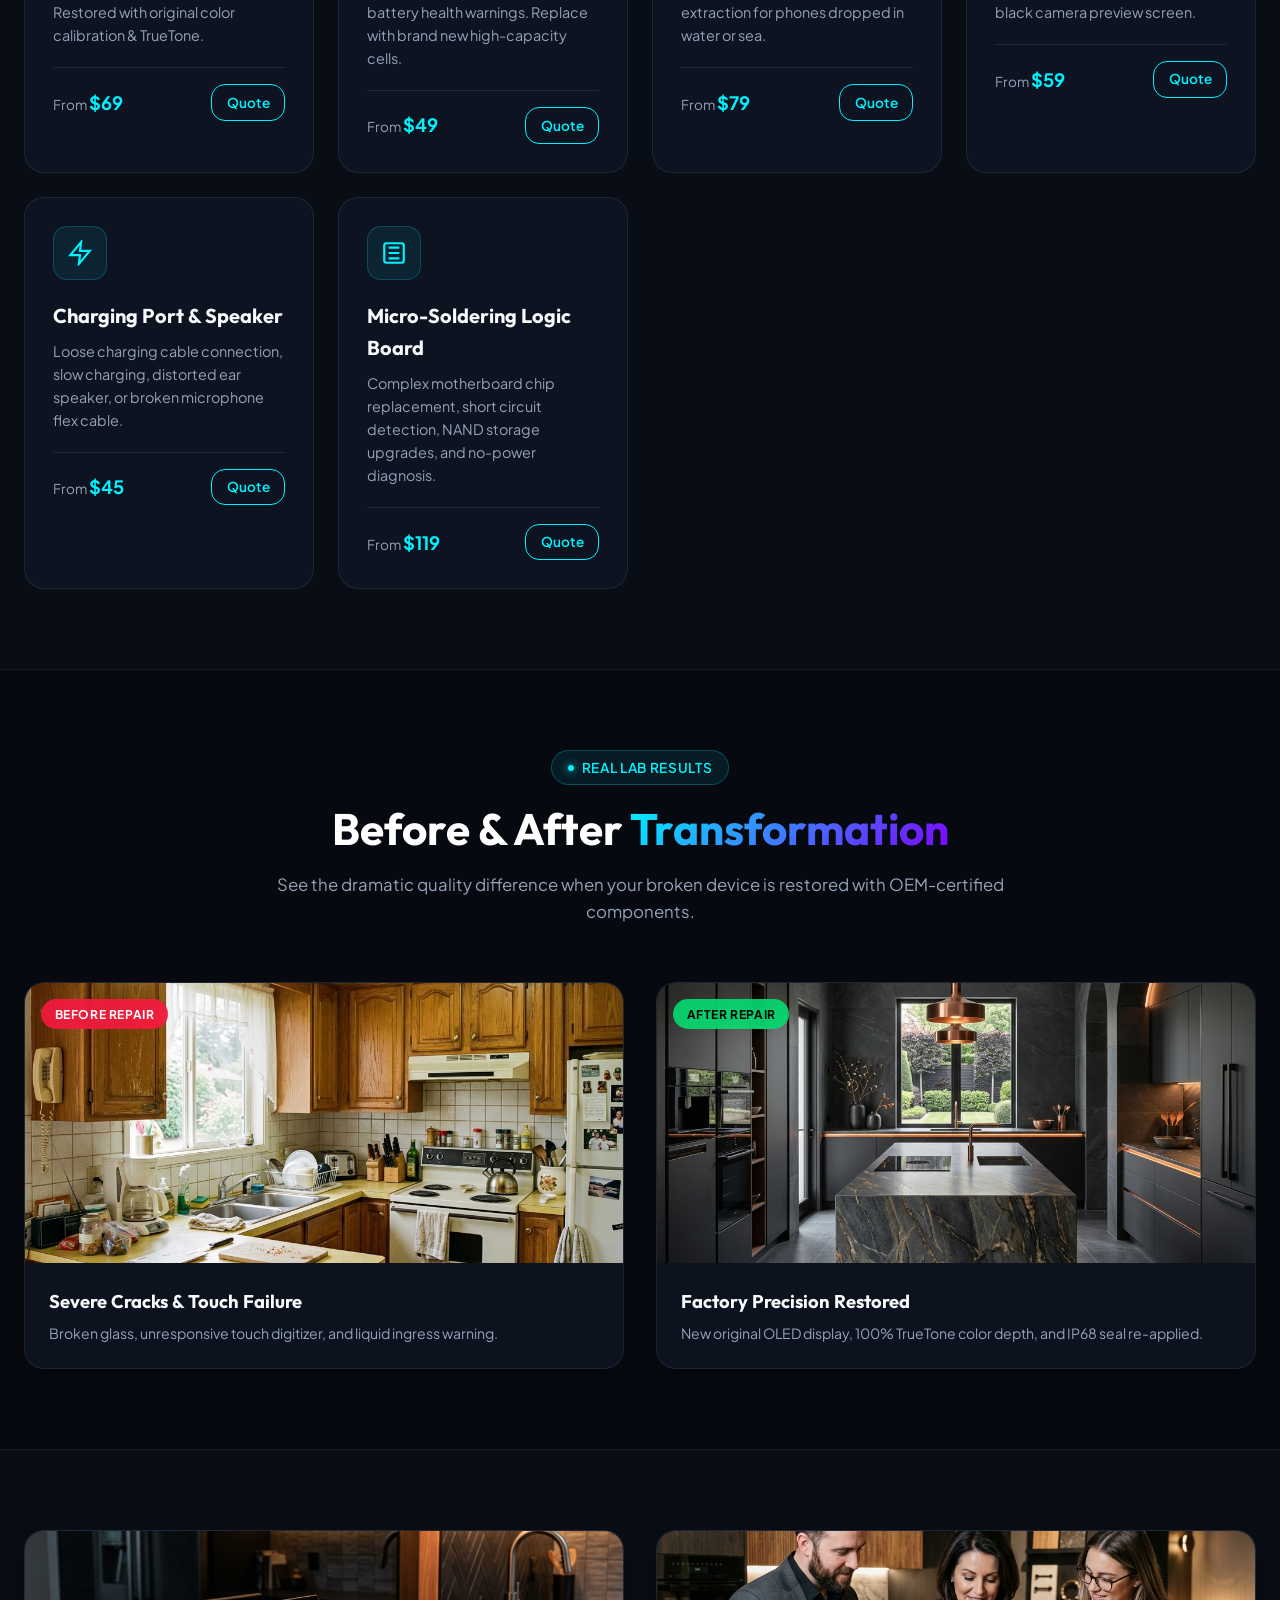
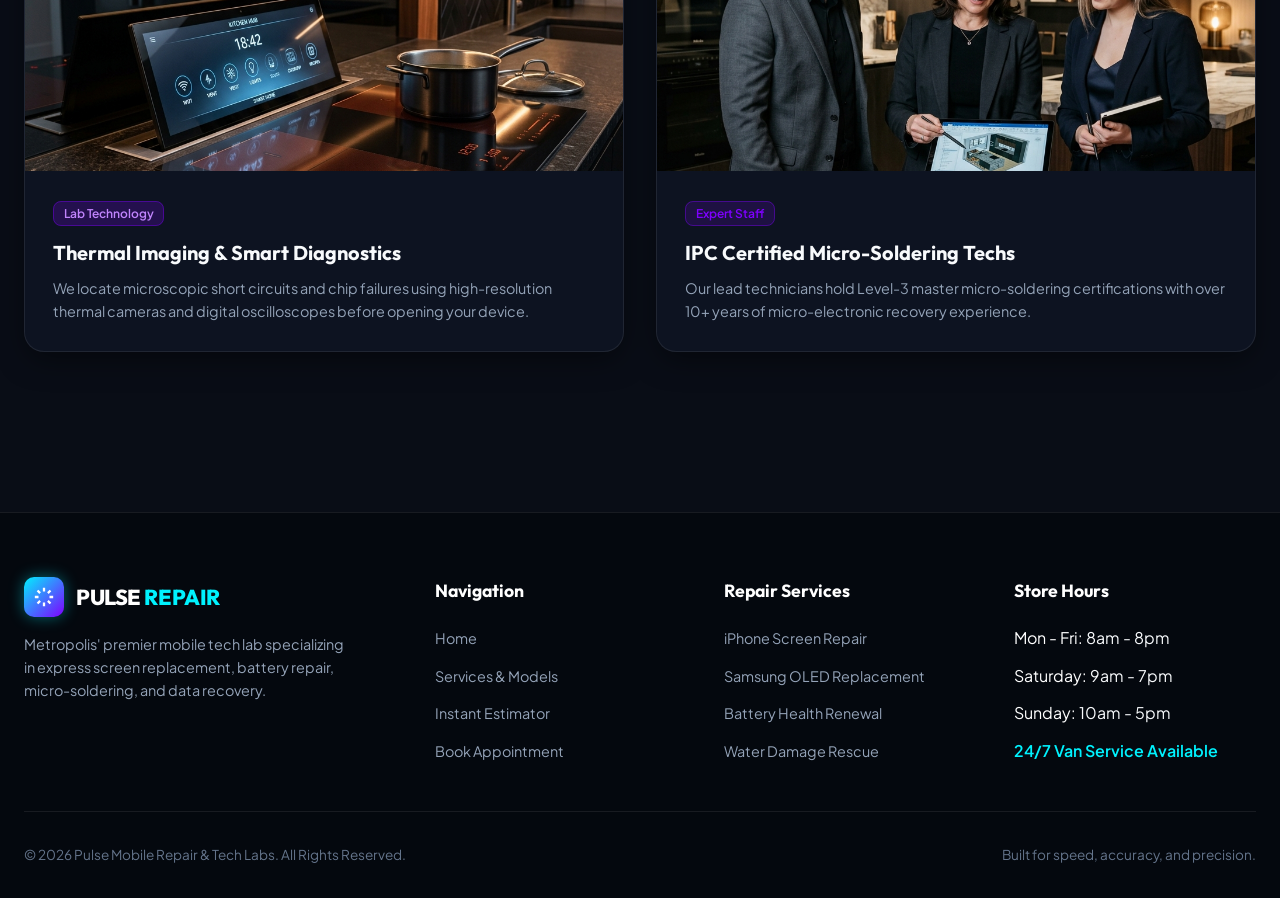
==== commit d36a01ad: "Add files via upload" ====
--- a/BUSINESS WEBSITE/index.html
+++ b/BUSINESS WEBSITE/index.html
@@ -3,14 +3,14 @@
 <head>
   <meta charset="UTF-8">
   <meta name="viewport" content="width=device-width, initial-scale=1.0">
-  <title>Aura Kitchens | Next-Gen Luxury Kitchen Design & Remodeling</title>
-  <meta name="description" content="Transform your culinary space with Aura Kitchens. Premium custom kitchen design, bespoke cabinetry, smart automation, and master remodeling services.">
-  <meta name="keywords" content="kitchen remodeling, custom kitchen design, luxury cabinets, smart kitchen, kitchen designer, countertop installation">
+  <title>Pulse Mobile Repair & Tech Labs | Express Smartphone & Electronics Repair</title>
+  <meta name="description" content="Fast, reliable smartphone screen replacement, battery repair, water damage restoration, and micro-soldering. In-store 20-minute repairs or express mobile tech van service with 90-day warranty.">
+  <meta name="keywords" content="phone repair, smartphone screen repair, iphone repair, samsung screen replacement, battery repair, water damage phone fix, mobile repair service near me">
   
   <!-- Google Fonts -->
   <link rel="preconnect" href="https://fonts.googleapis.com">
   <link rel="preconnect" href="https://fonts.gstatic.com" crossorigin>
-  <link href="https://fonts.googleapis.com/css2?family=Outfit:wght@300;400;500;600;700;800&family=Plus+Jakarta+Sans:wght@300;400;500;600;700&display=swap" rel="stylesheet">
+  <link href="https://fonts.googleapis.com/css2?family=Outfit:wght@400;500;600;700;800&family=Plus+Jakarta+Sans:wght@400;500;600;700&display=swap" rel="stylesheet">
   
   <!-- Stylesheet -->
   <link rel="stylesheet" href="styles.css">
@@ -19,326 +19,691 @@
 
   <!-- Navigation Header -->
   <header class="site-header" id="navbar">
-    <div class="header-container">
+    <div class="section-container header-container">
       <a href="#home" class="brand-logo" data-page="home">
-        <span class="logo-icon">❖</span>
-        <span class="logo-text">AURA <span class="logo-accent">KITCHENS</span></span>
+        <div class="logo-badge">
+          <svg width="22" height="22" viewBox="0 0 24 24" fill="none" stroke="currentColor" stroke-width="2.5">
+            <path d="M12 2v4M12 18v4M4.93 4.93l2.83 2.83M16.24 16.24l2.83 2.83M2 12h4M18 12h4M4.93 19.07l2.83-2.83M16.24 7.76l2.83-2.83"/>
+          </svg>
+        </div>
+        <div class="logo-text">PULSE <span>REPAIR</span></div>
       </a>
 
       <nav class="main-nav" id="mainNav">
         <ul class="nav-list">
           <li class="nav-item"><a href="#home" class="nav-link active" data-page="home">Home</a></li>
-          <li class="nav-item"><a href="#about" class="nav-link" data-page="about">About Us</a></li>
-          <li class="nav-item"><a href="#services" class="nav-link" data-page="services">Services</a></li>
-          <li class="nav-item"><a href="#contact" class="nav-link" data-page="contact">Contact Us</a></li>
+          <li class="nav-item"><a href="#services" class="nav-link" data-page="services">Repair Services</a></li>
+          <li class="nav-item"><a href="#calculator" class="nav-link" data-page="calculator">Instant Estimator</a></li>
+          <li class="nav-item"><a href="#contact" class="nav-link" data-page="contact">Book Repair & Contact</a></li>
         </ul>
       </nav>
 
       <div class="header-actions">
-        <a href="#contact" class="btn btn-primary nav-cta" data-page="contact">
-          <span>Book Consultation</span>
-          <svg width="18" height="18" viewBox="0 0 24 24" fill="none" stroke="currentColor" stroke-width="2"><path d="M5 12h14M12 5l7 7-7 7"/></svg>
+        <a href="tel:08025687197" class="phone-quick-link">
+          <svg width="16" height="16" viewBox="0 0 24 24" fill="none" stroke="currentColor" stroke-width="2"><path d="M22 16.92v3a2 2 0 0 1-2.18 2 19.79 19.79 0 0 1-8.63-3.07 19.5 19.5 0 0 1-6-6 19.79 19.79 0 0 1-3.07-8.67A2 2 0 0 1 4.11 2h3a2 2 0 0 1 2 1.72 12.84 12.84 0 0 0 .7 2.81 2 2 0 0 1-.45 2.11L8.09 9.91a16 16 0 0 0 6 6l1.27-1.27a2 2 0 0 1 2.11-.45 12.84 12.84 0 0 0 2.81.7A2 2 0 0 1 22 16.92z"/></svg>
+          <span>0802 568 7197</span>
         </a>
-        <button class="mobile-toggle" id="mobileToggle" aria-label="Toggle navigation menu">
+        <a href="#calculator" class="btn btn-primary nav-cta" data-page="calculator">
+          <span>Get Instant Quote</span>
+        </a>
+        <button class="mobile-toggle" id="mobileToggle" aria-label="Toggle Navigation">
           <span></span><span></span><span></span>
         </button>
       </div>
     </div>
   </header>
 
-  <!-- Main Content Container (4 Pages View Router) -->
+  <!-- Main Multi-Page Single Page Router View Container -->
   <main class="main-content">
 
     <!-- PAGE 1: HOME -->
     <section class="page-view active" id="page-home">
       <!-- Hero Section -->
       <div class="hero-section">
-        <div class="hero-bg-glow"></div>
+        <div class="hero-glow-orb"></div>
         <div class="section-container hero-grid">
           <div class="hero-content">
-            <div class="badge-pill">
-              <span class="badge-dot"></span>
-              <span>Next-Gen Culinary Architecture</span>
-            </div>
-            <h1 class="hero-title">Crafting <span class="text-gradient">Masterpiece</span> Kitchen Spaces</h1>
-            <p class="hero-subtitle">Elevate your living experience with bespoke Italian cabinetry, smart appliance integration, and luxury slate & waterfall quartzite design engineered for life.</p>
+            <div class="section-tag">
+              <span class="dot"></span>
+              <span>Express 20-Min Diagnostics & Repairs</span>
+            </div>
+            <h1 class="hero-title">
+              Precision <span class="gradient-text">Smartphone & Tech Repair</span> In Minutes
+            </h1>
+            <p class="hero-subtext">
+              Don't let a shattered screen or dead battery ruin your day. We offer white-glove smartphone repair with OEM-certified parts, 90-day comprehensive warranties, and express walk-in or mobile technician service.
+            </p>
+            <div class="hero-cta-group">
+              <a href="#calculator" class="btn btn-primary" data-page="calculator">
+                <span>Calculate Repair Cost</span>
+                <svg width="18" height="18" viewBox="0 0 24 24" fill="none" stroke="currentColor" stroke-width="2"><path d="M5 12h14M12 5l7 7-7 7"/></svg>
+              </a>
+              <a href="#contact" class="btn btn-secondary" data-page="contact">
+                <span>Schedule Appointment</span>
+              </a>
+            </div>
             
-            <div class="hero-ctas">
-              <a href="#home-calculator" class="btn btn-primary btn-lg smooth-scroll">
-                <span>Estimate Remodel Cost</span>
-                <svg width="20" height="20" viewBox="0 0 24 24" fill="none" stroke="currentColor" stroke-width="2"><path d="M12 5v14M5 12l7 7 7-7"/></svg>
-              </a>
-              <a href="#contact" class="btn btn-glass btn-lg" data-page="contact">
-                <span>Schedule Studio Visit</span>
-              </a>
-            </div>
-
-            <div class="hero-stats">
-              <div class="stat-item">
-                <span class="stat-number">500+</span>
-                <span class="stat-label">Luxury Kitchens Completed</span>
-              </div>
-              <div class="stat-divider"></div>
-              <div class="stat-item">
-                <span class="stat-number">25 Yr</span>
-                <span class="stat-label">Cabinetry Warranty</span>
-              </div>
-              <div class="stat-divider"></div>
-              <div class="stat-item">
-                <span class="stat-number">4.9★</span>
-                <span class="stat-label">Client Satisfaction</span>
-              </div>
-            </div>
-          </div>
-
-          <div class="hero-visual">
-            <div class="visual-card-wrapper">
-              <img src="assets/hero.png" alt="Aura Luxury Kitchen Design" class="hero-img">
-              <div class="visual-glow"></div>
-              
-              <!-- Floating Glass Cards -->
-              <div class="glass-tag glass-tag-top">
-                <div class="tag-icon">⚡</div>
-                <div class="tag-text">
-                  <strong>Smart Sync Enabled</strong>
-                  <span>Automated Ambient Lighting</span>
-                </div>
-              </div>
-
-              <div class="glass-tag glass-tag-bottom">
-                <div class="tag-icon">🏆</div>
-                <div class="tag-text">
-                  <strong>2026 Design Award Winner</strong>
-                  <span>Best Luxury Architectural Kitchen</span>
-                </div>
-              </div>
-            </div>
-          </div>
-        </div>
-      </div>
-
-      <!-- Before & After Remodel Showcase -->
-      <div class="section-block bg-slate">
+            <div class="trust-badges">
+              <div class="trust-item">
+                <svg class="trust-icon" width="22" height="22" viewBox="0 0 24 24" fill="none" stroke="currentColor" stroke-width="2.5"><path d="M22 11.08V12a10 10 0 1 1-5.93-9.14"/><polyline points="22 4 12 14.01 9 11.01"/></svg>
+                <div class="trust-text"><strong>90-Day Warranty</strong>Parts & Labor Guaranteed</div>
+              </div>
+              <div class="trust-item">
+                <svg class="trust-icon" width="22" height="22" viewBox="0 0 24 24" fill="none" stroke="currentColor" stroke-width="2.5"><circle cx="12" cy="12" r="10"/><polyline points="12 6 12 12 16 14"/></svg>
+                <div class="trust-text"><strong>20-Min Express</strong>Most Repairs Done Same-Day</div>
+              </div>
+            </div>
+          </div>
+
+          <div class="hero-media-wrap">
+            <div class="hero-image-card">
+              <img src="assets/hero_phone_repair.png" alt="Pulse Phone Repair Precision Workbench">
+            </div>
+
+            <!-- Live Repair Status Tracker -->
+            <div class="repair-tracker-widget">
+              <div class="tracker-header">
+                <h3 class="tracker-title">
+                  <svg width="18" height="18" viewBox="0 0 24 24" fill="none" stroke="var(--cyan-primary)" stroke-width="2"><circle cx="11" cy="11" r="8"/><path d="m21 21-4.3-4.3"/></svg>
+                  <span>Track Live Repair Status</span>
+                </h3>
+                <span style="font-size:0.75rem; color:var(--text-dim);">Try demo ID: <strong>PULSE-8942</strong></span>
+              </div>
+              <form class="tracker-form" id="trackerForm">
+                <input type="text" class="tracker-input" id="trackerTicketInput" placeholder="Enter Repair Ticket # (e.g. PULSE-8942)" required>
+                <button type="submit" class="btn btn-primary" style="padding:0.65rem 1.25rem;">Track</button>
+              </form>
+              <div class="tracker-result" id="trackerResult">
+                <div class="status-info">
+                  <div><strong>Ticket:</strong> <span id="trackTicketCode">PULSE-8942</span></div>
+                  <div><strong>Device:</strong> <span id="trackDevice">iPhone 15 Pro</span></div>
+                  <span class="status-badge in-progress" id="trackBadge">In Progress</span>
+                </div>
+                <div class="status-pipeline">
+                  <div class="pipeline-step completed" id="step-1">
+                    <div class="step-dot">✓</div>
+                    <span>Received</span>
+                  </div>
+                  <div class="pipeline-step completed" id="step-2">
+                    <div class="step-dot">✓</div>
+                    <span>Diagnosed</span>
+                  </div>
+                  <div class="pipeline-step active" id="step-3">
+                    <div class="step-dot">3</div>
+                    <span>In Repair</span>
+                  </div>
+                  <div class="pipeline-step" id="step-4">
+                    <div class="step-dot">4</div>
+                    <span>QC Test</span>
+                  </div>
+                  <div class="pipeline-step" id="step-5">
+                    <div class="step-dot">5</div>
+                    <span>Ready</span>
+                  </div>
+                </div>
+              </div>
+            </div>
+          </div>
+        </div>
+      </div>
+
+      <!-- Stats Bar -->
+      <div class="stats-bar">
+        <div class="section-container stats-grid">
+          <div class="stat-item">
+            <div class="number">18,500+</div>
+            <div class="label">Smartphones Repaired</div>
+          </div>
+          <div class="stat-item">
+            <div class="number">20 Mins</div>
+            <div class="label">Average Screen Repair Time</div>
+          </div>
+          <div class="stat-item">
+            <div class="number">99.4%</div>
+            <div class="label">Data Safety Rate</div>
+          </div>
+          <div class="stat-item">
+            <div class="number">4.9 / 5</div>
+            <div class="label">Customer Review Score</div>
+          </div>
+        </div>
+      </div>
+
+      <!-- Quick Services Highlights -->
+      <div class="section-padding">
         <div class="section-container">
-          <div class="section-header text-center">
-            <div class="badge-pill center">Remodel Transformation</div>
-            <h2 class="section-title">Witness the <span class="text-gradient">Aura Difference</span></h2>
-            <p class="section-subtitle">Drag the slider left and right to compare an outdated kitchen with our custom luxury slate transformation.</p>
-          </div>
-
-          <div class="ba-slider-container" id="baSlider">
-            <div class="ba-image ba-after">
-              <img src="assets/after.png" alt="After Remodel - Aura Luxury Kitchen">
-              <span class="ba-label ba-label-after">AFTER: Aura Slate & Copper</span>
-            </div>
-            <div class="ba-image ba-before" id="baBefore">
-              <img src="assets/before.png" alt="Before Remodel - Outdated Kitchen">
-              <span class="ba-label ba-label-before">BEFORE: 1990s Oak</span>
-            </div>
-            <div class="ba-handle" id="baHandle">
-              <div class="ba-handle-line"></div>
-              <div class="ba-handle-button">
-                <svg width="20" height="20" viewBox="0 0 24 24" fill="none" stroke="currentColor" stroke-width="2.5"><path d="M18 8l4 4-4 4M6 8l-4 4 4 4"/></svg>
-              </div>
-            </div>
-          </div>
-        </div>
-      </div>
-
-      <!-- Featured Styles Grid -->
-      <div class="section-block">
+          <div class="section-title-wrap">
+            <div class="section-tag"><span class="dot"></span><span>Expert Mobile Services</span></div>
+            <h2 class="section-heading">What We <span class="gradient-text">Fix Daily</span></h2>
+            <p class="section-subtext">From cracked OLED panels to microscopic motherboard repairs, our certified micro-soldering technicians handle it all.</p>
+          </div>
+
+          <div class="services-quick-grid">
+            <div class="service-card">
+              <div class="service-icon-box">
+                <svg width="26" height="26" viewBox="0 0 24 24" fill="none" stroke="currentColor" stroke-width="2"><rect width="14" height="20" x="5" y="2" rx="2" ry="2"/><line x1="12" x2="12.01" y1="18" y2="18"/></svg>
+              </div>
+              <h3 class="service-card-title">Glass & Screen Repair</h3>
+              <p class="service-card-desc">Shattered glass, non-responsive touch screen, or dead pixels. Restored with original color calibration & TrueTone.</p>
+              <div class="service-card-footer">
+                <div class="price-tag">From <strong>$69</strong></div>
+                <a href="#calculator" class="btn btn-outline" style="padding:0.4rem 0.9rem; font-size:0.85rem;" data-page="calculator">Quote</a>
+              </div>
+            </div>
+
+            <div class="service-card">
+              <div class="service-icon-box">
+                <svg width="26" height="26" viewBox="0 0 24 24" fill="none" stroke="currentColor" stroke-width="2"><rect width="16" height="10" x="2" y="7" rx="2" ry="2"/><line x1="22" x2="22" y1="11" y2="13"/></svg>
+              </div>
+              <h3 class="service-card-title">Battery Replacement</h3>
+              <p class="service-card-desc">Fast-draining battery, unexpected shutdowns, or battery health warnings. Replace with brand new high-capacity cells.</p>
+              <div class="service-card-footer">
+                <div class="price-tag">From <strong>$49</strong></div>
+                <a href="#calculator" class="btn btn-outline" style="padding:0.4rem 0.9rem; font-size:0.85rem;" data-page="calculator">Quote</a>
+              </div>
+            </div>
+
+            <div class="service-card">
+              <div class="service-icon-box">
+                <svg width="26" height="26" viewBox="0 0 24 24" fill="none" stroke="currentColor" stroke-width="2"><path d="M12 2.69l5.66 5.66a8 8 0 1 1-11.31 0z"/></svg>
+              </div>
+              <h3 class="service-card-title">Water Damage Rescue</h3>
+              <p class="service-card-desc">Ultrasonic board wash, corrosion removal, and emergency data extraction for phones dropped in water or sea.</p>
+              <div class="service-card-footer">
+                <div class="price-tag">From <strong>$79</strong></div>
+                <a href="#calculator" class="btn btn-outline" style="padding:0.4rem 0.9rem; font-size:0.85rem;" data-page="calculator">Quote</a>
+              </div>
+            </div>
+
+            <div class="service-card">
+              <div class="service-icon-box">
+                <svg width="26" height="26" viewBox="0 0 24 24" fill="none" stroke="currentColor" stroke-width="2"><path d="M23 19a2 2 0 0 1-2 2H3a2 2 0 0 1-2-2V8a2 2 0 0 1 2-2h4l2-3h6l2 3h4a2 2 0 0 1 2 2z"/><circle cx="12" cy="13" r="4"/></svg>
+              </div>
+              <h3 class="service-card-title">Camera & Lens Fix</h3>
+              <p class="service-card-desc">Blurry photos, broken camera glass lens, focus motor buzzing, or black camera preview screen.</p>
+              <div class="service-card-footer">
+                <div class="price-tag">From <strong>$59</strong></div>
+                <a href="#calculator" class="btn btn-outline" style="padding:0.4rem 0.9rem; font-size:0.85rem;" data-page="calculator">Quote</a>
+              </div>
+            </div>
+
+            <div class="service-card">
+              <div class="service-icon-box">
+                <svg width="26" height="26" viewBox="0 0 24 24" fill="none" stroke="currentColor" stroke-width="2"><polygon points="13 2 3 14 12 14 11 22 21 10 12 10 13 2"/></svg>
+              </div>
+              <h3 class="service-card-title">Charging Port & Speaker</h3>
+              <p class="service-card-desc">Loose charging cable connection, slow charging, distorted ear speaker, or broken microphone flex cable.</p>
+              <div class="service-card-footer">
+                <div class="price-tag">From <strong>$45</strong></div>
+                <a href="#calculator" class="btn btn-outline" style="padding:0.4rem 0.9rem; font-size:0.85rem;" data-page="calculator">Quote</a>
+              </div>
+            </div>
+
+            <div class="service-card">
+              <div class="service-icon-box">
+                <svg width="26" height="26" viewBox="0 0 24 24" fill="none" stroke="currentColor" stroke-width="2"><rect width="18" height="18" x="3" y="3" rx="2"/><path d="M7 7h10M7 12h10M7 17h10"/></svg>
+              </div>
+              <h3 class="service-card-title">Micro-Soldering Logic Board</h3>
+              <p class="service-card-desc">Complex motherboard chip replacement, short circuit detection, NAND storage upgrades, and no-power diagnosis.</p>
+              <div class="service-card-footer">
+                <div class="price-tag">From <strong>$119</strong></div>
+                <a href="#calculator" class="btn btn-outline" style="padding:0.4rem 0.9rem; font-size:0.85rem;" data-page="calculator">Quote</a>
+              </div>
+            </div>
+          </div>
+        </div>
+      </div>
+
+      <!-- Before & After Repair Transformation Showcase -->
+      <div class="section-padding" style="background: rgba(0,0,0,0.25); border-top: 1px solid var(--border-glass); border-bottom: 1px solid var(--border-glass);">
         <div class="section-container">
-          <div class="section-header">
+          <div class="section-title-wrap">
+            <div class="section-tag"><span class="dot"></span><span>Real Lab Results</span></div>
+            <h2 class="section-heading">Before & After <span class="gradient-text">Transformation</span></h2>
+            <p class="section-subtext">See the dramatic quality difference when your broken device is restored with OEM-certified components.</p>
+          </div>
+
+          <div class="before-after-grid">
+            <div class="transformation-card">
+              <div class="badge-label before-badge">BEFORE REPAIR</div>
+              <img src="assets/before.png" alt="Shattered Phone Screen Before Repair" loading="lazy">
+              <div class="card-caption">
+                <h4>Severe Cracks & Touch Failure</h4>
+                <p>Broken glass, unresponsive touch digitizer, and liquid ingress warning.</p>
+              </div>
+            </div>
+
+            <div class="transformation-card">
+              <div class="badge-label after-badge">AFTER REPAIR</div>
+              <img src="assets/after.png" alt="Restored Phone Screen After Repair" loading="lazy">
+              <div class="card-caption">
+                <h4>Factory Precision Restored</h4>
+                <p>New original OLED display, 100% TrueTone color depth, and IP68 seal re-applied.</p>
+              </div>
+            </div>
+          </div>
+        </div>
+      </div>
+
+      <!-- Diagnostic Lab & Team Showcase -->
+      <div class="section-padding">
+        <div class="section-container">
+          <div class="lab-showcase-grid">
+            <div class="lab-card">
+              <div class="lab-media">
+                <img src="assets/smart.png" alt="Smart Micro-Soldering Diagnostic Workbench" loading="lazy">
+              </div>
+              <div class="lab-content">
+                <span class="device-badge">Lab Technology</span>
+                <h3>Thermal Imaging & Smart Diagnostics</h3>
+                <p>We locate microscopic short circuits and chip failures using high-resolution thermal cameras and digital oscilloscopes before opening your device.</p>
+              </div>
+            </div>
+
+            <div class="lab-card">
+              <div class="lab-media">
+                <img src="assets/team.png" alt="Certified Pulse Tech Master Technicians" loading="lazy">
+              </div>
+              <div class="lab-content">
+                <span class="device-badge" style="background:rgba(127,0,255,0.15); color:var(--violet-accent); border-color:var(--violet-glow);">Expert Staff</span>
+                <h3>IPC Certified Micro-Soldering Techs</h3>
+                <p>Our lead technicians hold Level-3 master micro-soldering certifications with over 10+ years of micro-electronic recovery experience.</p>
+              </div>
+            </div>
+          </div>
+        </div>
+      </div>
+    </section>
+
+    <!-- PAGE 2: SERVICES CATALOG -->
+    <section class="page-view" id="page-services">
+      <div class="section-padding">
+        <div class="section-container">
+          <div class="section-title-wrap">
+            <div class="section-tag"><span class="dot"></span><span>Complete Service Catalog</span></div>
+            <h2 class="section-heading">Supported Brands & <span class="gradient-text">Models</span></h2>
+            <p class="section-subtext">Filter by your device brand to view available repair services, turn-around times, and warranty levels.</p>
+          </div>
+
+          <div class="catalog-filter-bar">
+            <button class="filter-btn active" data-filter="all">All Brands</button>
+            <button class="filter-btn" data-filter="apple">Apple iPhone</button>
+            <button class="filter-btn" data-filter="samsung">Samsung Galaxy</button>
+            <button class="filter-btn" data-filter="google">Google Pixel</button>
+            <button class="filter-btn" data-filter="ipad">iPad & Tablets</button>
+          </div>
+
+          <div class="catalog-grid" id="catalogGrid">
+            <!-- Item 1 -->
+            <div class="catalog-item" data-brand="apple">
+              <div>
+                <div class="catalog-header">
+                  <span class="device-badge">Apple iPhone</span>
+                  <span style="font-weight:700; color:var(--cyan-primary);">From $89</span>
+                </div>
+                <h3 class="catalog-title">iPhone 15 / 15 Pro / 15 Pro Max</h3>
+                <p style="font-size:0.85rem; color:var(--text-muted);">Super Retina XDR OLED screen replacement, battery renewal, titanium back glass laser removal.</p>
+                <ul class="specs-list">
+                  <li><svg width="14" height="14" viewBox="0 0 24 24" fill="none" stroke="currentColor" stroke-width="3"><polyline points="20 6 9 17 4 12"/></svg> 20-Min Screen Replacement</li>
+                  <li><svg width="14" height="14" viewBox="0 0 24 24" fill="none" stroke="currentColor" stroke-width="3"><polyline points="20 6 9 17 4 12"/></svg> TrueTone & FaceID Preserved</li>
+                  <li><svg width="14" height="14" viewBox="0 0 24 24" fill="none" stroke="currentColor" stroke-width="3"><polyline points="20 6 9 17 4 12"/></svg> 90-Day Unconditional Warranty</li>
+                </ul>
+              </div>
+              <a href="#calculator" class="btn btn-primary" style="width:100%; margin-top:1rem;" data-page="calculator">Book This Model</a>
+            </div>
+
+            <!-- Item 2 -->
+            <div class="catalog-item" data-brand="apple">
+              <div>
+                <div class="catalog-header">
+                  <span class="device-badge">Apple iPhone</span>
+                  <span style="font-weight:700; color:var(--cyan-primary);">From $79</span>
+                </div>
+                <h3 class="catalog-title">iPhone 14 / 14 Plus / 14 Pro</h3>
+                <p style="font-size:0.85rem; color:var(--text-muted);">OLED screen assembly, high-capacity battery cell replacement, rear camera glass repairs.</p>
+                <ul class="specs-list">
+                  <li><svg width="14" height="14" viewBox="0 0 24 24" fill="none" stroke="currentColor" stroke-width="3"><polyline points="20 6 9 17 4 12"/></svg> 20-30 Min Turnaround</li>
+                  <li><svg width="14" height="14" viewBox="0 0 24 24" fill="none" stroke="currentColor" stroke-width="3"><polyline points="20 6 9 17 4 12"/></svg> Genuine OEM Quality Parts</li>
+                  <li><svg width="14" height="14" viewBox="0 0 24 24" fill="none" stroke="currentColor" stroke-width="3"><polyline points="20 6 9 17 4 12"/></svg> Free Water-Seal Re-application</li>
+                </ul>
+              </div>
+              <a href="#calculator" class="btn btn-primary" style="width:100%; margin-top:1rem;" data-page="calculator">Book This Model</a>
+            </div>
+
+            <!-- Item 3 -->
+            <div class="catalog-item" data-brand="samsung">
+              <div>
+                <div class="catalog-header">
+                  <span class="device-badge" style="background:rgba(0,242,254,0.15); color:var(--cyan-primary); border-color:var(--cyan-primary);">Samsung Galaxy</span>
+                  <span style="font-weight:700; color:var(--cyan-primary);">From $99</span>
+                </div>
+                <h3 class="catalog-title">Galaxy S24 / S24 Ultra / S23</h3>
+                <p style="font-size:0.85rem; color:var(--text-muted);">Dynamic AMOLED 2X panel fix, S-Pen digitizer recalibration, fast charging port flex cable replacement.</p>
+                <ul class="specs-list">
+                  <li><svg width="14" height="14" viewBox="0 0 24 24" fill="none" stroke="currentColor" stroke-width="3"><polyline points="20 6 9 17 4 12"/></svg> Official Samsung Service Pack Screens</li>
+                  <li><svg width="14" height="14" viewBox="0 0 24 24" fill="none" stroke="currentColor" stroke-width="3"><polyline points="20 6 9 17 4 12"/></svg> In-Display Fingerprint Sensor Test</li>
+                  <li><svg width="14" height="14" viewBox="0 0 24 24" fill="none" stroke="currentColor" stroke-width="3"><polyline points="20 6 9 17 4 12"/></svg> 90-Day Warranty Included</li>
+                </ul>
+              </div>
+              <a href="#calculator" class="btn btn-primary" style="width:100%; margin-top:1rem;" data-page="calculator">Book This Model</a>
+            </div>
+
+            <!-- Item 4 -->
+            <div class="catalog-item" data-brand="samsung">
+              <div>
+                <div class="catalog-header">
+                  <span class="device-badge" style="background:rgba(0,242,254,0.15); color:var(--cyan-primary); border-color:var(--cyan-primary);">Samsung Galaxy</span>
+                  <span style="font-weight:700; color:var(--cyan-primary);">From $129</span>
+                </div>
+                <h3 class="catalog-title">Galaxy Z Fold 5 / Z Flip 5</h3>
+                <p style="font-size:0.85rem; color:var(--text-muted);">Flexible inner display replacement, hinge mechanism cleaning, outer screen repairs.</p>
+                <ul class="specs-list">
+                  <li><svg width="14" height="14" viewBox="0 0 24 24" fill="none" stroke="currentColor" stroke-width="3"><polyline points="20 6 9 17 4 12"/></svg> Master Foldable Tech Certified</li>
+                  <li><svg width="14" height="14" viewBox="0 0 24 24" fill="none" stroke="currentColor" stroke-width="3"><polyline points="20 6 9 17 4 12"/></svg> Hinge Alignment Calibration</li>
+                  <li><svg width="14" height="14" viewBox="0 0 24 24" fill="none" stroke="currentColor" stroke-width="3"><polyline points="20 6 9 17 4 12"/></svg> Same-Day Service</li>
+                </ul>
+              </div>
+              <a href="#calculator" class="btn btn-primary" style="width:100%; margin-top:1rem;" data-page="calculator">Book This Model</a>
+            </div>
+
+            <!-- Item 5 -->
+            <div class="catalog-item" data-brand="google">
+              <div>
+                <div class="catalog-header">
+                  <span class="device-badge" style="background:rgba(0,230,118,0.15); color:var(--emerald-green); border-color:var(--emerald-green);">Google Pixel</span>
+                  <span style="font-weight:700; color:var(--cyan-primary);">From $85</span>
+                </div>
+                <h3 class="catalog-title">Pixel 8 / 8 Pro / 7a</h3>
+                <p style="font-size:0.85rem; color:var(--text-muted);">Actua display repair, Tensor thermal pad service, wireless charging coil fix.</p>
+                <ul class="specs-list">
+                  <li><svg width="14" height="14" viewBox="0 0 24 24" fill="none" stroke="currentColor" stroke-width="3"><polyline points="20 6 9 17 4 12"/></svg> OEM Pixel Display Assemblies</li>
+                  <li><svg width="14" height="14" viewBox="0 0 24 24" fill="none" stroke="currentColor" stroke-width="3"><polyline points="20 6 9 17 4 12"/></svg> Camera Bar Glass Replacement</li>
+                  <li><svg width="14" height="14" viewBox="0 0 24 24" fill="none" stroke="currentColor" stroke-width="3"><polyline points="20 6 9 17 4 12"/></svg> 90-Day Parts & Labor Warranty</li>
+                </ul>
+              </div>
+              <a href="#calculator" class="btn btn-primary" style="width:100%; margin-top:1rem;" data-page="calculator">Book This Model</a>
+            </div>
+
+            <!-- Item 6 -->
+            <div class="catalog-item" data-brand="ipad">
+              <div>
+                <div class="catalog-header">
+                  <span class="device-badge" style="background:rgba(255,145,0,0.15); color:var(--amber-orange); border-color:var(--amber-orange);">iPad & Tablet</span>
+                  <span style="font-weight:700; color:var(--cyan-primary);">From $95</span>
+                </div>
+                <h3 class="catalog-title">iPad Pro / Air / Mini Series</h3>
+                <p style="font-size:0.85rem; color:var(--text-muted);">Digitizer glass replacement, LCD/OLED panel swap, bent aluminum frame reshaping & battery.</p>
+                <ul class="specs-list">
+                  <li><svg width="14" height="14" viewBox="0 0 24 24" fill="none" stroke="currentColor" stroke-width="3"><polyline points="20 6 9 17 4 12"/></svg> Apple Pencil Pressure Sensitivity Test</li>
+                  <li><svg width="14" height="14" viewBox="0 0 24 24" fill="none" stroke="currentColor" stroke-width="3"><polyline points="20 6 9 17 4 12"/></svg> High Capacity Battery Replacement</li>
+                  <li><svg width="14" height="14" viewBox="0 0 24 24" fill="none" stroke="currentColor" stroke-width="3"><polyline points="20 6 9 17 4 12"/></svg> Precision Dust-Free Bond</li>
+                </ul>
+              </div>
+              <a href="#calculator" class="btn btn-primary" style="width:100%; margin-top:1rem;" data-page="calculator">Book This Model</a>
+            </div>
+          </div>
+        </div>
+      </div>
+    </section>
+
+    <!-- PAGE 3: INSTANT REPAIR COST ESTIMATOR -->
+    <section class="page-view" id="page-calculator">
+      <div class="section-padding">
+        <div class="section-container">
+          <div class="section-title-wrap">
+            <div class="section-tag"><span class="dot"></span><span>Real-Time Quote Wizard</span></div>
+            <h2 class="section-heading">Instant Repair <span class="gradient-text">Cost Estimator</span></h2>
+            <p class="section-subtext">Select your device and issues below to calculate your guaranteed repair quote instantly with no hidden fees.</p>
+          </div>
+
+          <div class="estimator-wrapper">
+            <div class="estimator-grid">
+              <div class="estimator-steps">
+                <!-- Step 1: Brand -->
+                <div class="step-block">
+                  <div class="step-label">Step 1: Select Brand</div>
+                  <div class="brand-select-grid" id="estimatorBrandGrid">
+                    <div class="brand-option-card selected" data-brand="apple">Apple</div>
+                    <div class="brand-option-card" data-brand="samsung">Samsung</div>
+                    <div class="brand-option-card" data-brand="google">Google</div>
+                    <div class="brand-option-card" data-brand="ipad">iPad</div>
+                  </div>
+                </div>
+
+                <!-- Step 2: Model -->
+                <div class="step-block">
+                  <div class="step-label">Step 2: Select Device Model</div>
+                  <select class="form-select-custom" id="estimatorModelSelect">
+                    <!-- Populated dynamically by script.js -->
+                  </select>
+                </div>
+
+                <!-- Step 3: Issues -->
+                <div class="step-block">
+                  <div class="step-label">Step 3: Select Problem(s)</div>
+                  <div class="issues-checkbox-grid">
+                    <label class="issue-check-label">
+                      <input type="checkbox" value="screen" data-price="79" checked>
+                      <span>Cracked Glass / OLED ($79)</span>
+                    </label>
+                    <label class="issue-check-label">
+                      <input type="checkbox" value="battery" data-price="49">
+                      <span>Degraded Battery ($49)</span>
+                    </label>
+                    <label class="issue-check-label">
+                      <input type="checkbox" value="charging" data-price="45">
+                      <span>Charging Port Issue ($45)</span>
+                    </label>
+                    <label class="issue-check-label">
+                      <input type="checkbox" value="camera" data-price="59">
+                      <span>Camera / Lens Fix ($59)</span>
+                    </label>
+                    <label class="issue-check-label">
+                      <input type="checkbox" value="backglass" data-price="65">
+                      <span>Rear Glass Crack ($65)</span>
+                    </label>
+                    <label class="issue-check-label">
+                      <input type="checkbox" value="water" data-price="79">
+                      <span>Water Damage Wash ($79)</span>
+                    </label>
+                  </div>
+                </div>
+
+                <!-- Step 4: Service Method -->
+                <div class="step-block" style="margin-bottom:0;">
+                  <div class="step-label">Step 4: Fulfillment Method</div>
+                  <select class="form-select-custom" id="estimatorFulfillment">
+                    <option value="store" data-fee="0">In-Store Walk-In (Express 20-30 Mins) - $0</option>
+                    <option value="van" data-fee="25">Mobile Tech Repair Van (We Come To You) - +$25</option>
+                  </select>
+                </div>
+              </div>
+
+              <!-- Summary Panel -->
+              <div class="estimator-summary-panel">
+                <div>
+                  <h3 class="summary-header">Quote Breakdown</h3>
+                  <div class="summary-list">
+                    <div class="summary-item">
+                      <span>Selected Device:</span>
+                      <strong id="sumDevice" style="color:#fff;">iPhone 15 Pro</strong>
+                    </div>
+                    <div class="summary-item">
+                      <span>Repairs Selected:</span>
+                      <strong id="sumRepairs" style="color:#fff;">1 Service</strong>
+                    </div>
+                    <div class="summary-item">
+                      <span>Estimated Time:</span>
+                      <strong id="sumTime" style="color:var(--emerald-green);">20-30 Mins</strong>
+                    </div>
+                    <div class="summary-item">
+                      <span>Parts Tier:</span>
+                      <strong style="color:#fff;">OEM Original Grade</strong>
+                    </div>
+                    <div class="summary-item total">
+                      <span>Total Guaranteed Quote:</span>
+                      <span class="amount" id="sumTotalCost">$79.00</span>
+                    </div>
+                  </div>
+
+                  <div class="warranty-badge-box">
+                    <svg width="22" height="22" viewBox="0 0 24 24" fill="none" stroke="currentColor" stroke-width="2.5"><path d="M12 22s8-4 8-10V5l-8-3-8 3v7c0 6 8 10 8 10z"/></svg>
+                    <p>Includes 90-Day Parts & Labor Warranty + Free Diagnostic Check</p>
+                  </div>
+                </div>
+
+                <button class="btn btn-primary" id="btnBookFromEstimator" style="width:100%;">
+                  <span>Reserve This Repair Slot</span>
+                  <svg width="18" height="18" viewBox="0 0 24 24" fill="none" stroke="currentColor" stroke-width="2"><path d="M5 12h14M12 5l7 7-7 7"/></svg>
+                </button>
+              </div>
+            </div>
+          </div>
+        </div>
+      </div>
+    </section>
+
+    <!-- PAGE 4: BOOKING & CONTACT FORM -->
+    <section class="page-view" id="page-contact">
+      <div class="section-padding">
+        <div class="section-container">
+          <div class="section-title-wrap">
+            <div class="section-tag"><span class="dot"></span><span>Schedule Service</span></div>
+            <h2 class="section-heading">Book Your <span class="gradient-text">Repair Appointment</span></h2>
+            <p class="section-subtext">Lock in your time slot or request our Mobile Repair Van to come to your home or office.</p>
+          </div>
+
+          <div class="contact-grid">
+            <!-- Booking Form -->
+            <div class="booking-form-card">
+              <form id="bookingForm">
+                <div class="form-row">
+                  <div class="form-group">
+                    <label class="form-label" for="bookName">Full Name *</label>
+                    <input type="text" id="bookName" class="form-control" placeholder="John Doe" required>
+                  </div>
+                  <div class="form-group">
+                    <label class="form-label" for="bookPhone">Phone Number *</label>
+                    <input type="tel" id="bookPhone" class="form-control" placeholder="(555) 000-0000" required>
+                  </div>
+                </div>
+
+                <div class="form-row">
+                  <div class="form-group">
+                    <label class="form-label" for="bookEmail">Email Address</label>
+                    <input type="email" id="bookEmail" class="form-control" placeholder="john@example.com">
+                  </div>
+                  <div class="form-group">
+                    <label class="form-label" for="bookDeviceModel">Device & Model *</label>
+                    <input type="text" id="bookDeviceModel" class="form-control" placeholder="e.g. iPhone 15 Pro" required>
+                  </div>
+                </div>
+
+                <div class="form-row">
+                  <div class="form-group">
+                    <label class="form-label" for="bookDate">Preferred Date *</label>
+                    <input type="date" id="bookDate" class="form-control" required>
+                  </div>
+                  <div class="form-group">
+                    <label class="form-label" for="bookTime">Preferred Time Slot *</label>
+                    <select id="bookTime" class="form-control" required>
+                      <option value="09:00 AM - 11:00 AM">09:00 AM - 11:00 AM</option>
+                      <option value="11:00 AM - 01:00 PM">11:00 AM - 01:00 PM</option>
+                      <option value="01:00 PM - 03:00 PM" selected>01:00 PM - 03:00 PM</option>
+                      <option value="03:00 PM - 05:00 PM">03:00 PM - 05:00 PM</option>
+                      <option value="05:00 PM - 07:00 PM">05:00 PM - 07:00 PM</option>
+                    </select>
+                  </div>
+                </div>
+
+                <div class="form-group">
+                  <label class="form-label" for="bookServiceType">Service Location Option</label>
+                  <select id="bookServiceType" class="form-control">
+                    <option value="In-Store Walk-In">In-Store Walk-In (Downtown Flagship Lab)</option>
+                    <option value="Mobile Tech Van Visit">Mobile Tech Repair Van (On-Site at My Address)</option>
+                  </select>
+                </div>
+
+                <div class="form-group">
+                  <label class="form-label" for="bookNotes">Issue Description / Special Requests</label>
+                  <textarea id="bookNotes" class="form-control" rows="3" placeholder="Describe how the phone broke or any secondary issues..."></textarea>
+                </div>
+
+                <button type="submit" class="btn btn-primary" style="width:100%; padding:0.9rem;">
+                  <span>Confirm Repair Reservation</span>
+                  <svg width="18" height="18" viewBox="0 0 24 24" fill="none" stroke="currentColor" stroke-width="2"><path d="M5 12h14M12 5l7 7-7 7"/></svg>
+                </button>
+              </form>
+            </div>
+
+            <!-- Contact Info & Store Location -->
             <div>
-              <div class="badge-pill">Design Concepts</div>
-              <h2 class="section-title">Curated <span class="text-gradient">Kitchen Aesthetics</span></h2>
-            </div>
-            <p class="section-subtitle align-self-end">Every kitchen we craft is custom tailored to your spatial architecture and culinary lifestyle.</p>
-          </div>
-
-          <div class="styles-grid">
-            <!-- Card 1 -->
-            <div class="style-card">
-              <div class="style-card-image">
-                <img src="assets/hero.png" alt="Smart Slate Luxury">
-                <span class="style-badge">Popular Choice</span>
-              </div>
-              <div class="style-card-body">
-                <h3 class="style-card-title">Dark Slate & Copper Luxe</h3>
-                <p class="style-card-desc">Deep charcoal cabinetry paired with warm copper LED strip channels and leathered black quartzite waterfall island.</p>
-                <div class="style-tags">
-                  <span>Smart Lighting</span><span>Dekton Slab</span><span>Hidden Pantry</span>
-                </div>
-              </div>
-            </div>
-
-            <!-- Card 2 -->
-            <div class="style-card">
-              <div class="style-card-image">
-                <img src="assets/smart.png" alt="Smart Tech Kitchen">
-                <span class="style-badge accent">Smart Home</span>
-              </div>
-              <div class="style-card-body">
-                <h3 class="style-card-title">Automated Tech Integration</h3>
-                <p class="style-card-desc">Pop-up motorization, hidden induction zones, app-controlled climate pantry, and voice-assisted atmospheric controls.</p>
-                <div class="style-tags">
-                  <span>Touch Control</span><span>Integrated App</span><span>Motorized Racks</span>
-                </div>
-              </div>
-            </div>
-
-            <!-- Card 3 -->
-            <div class="style-card">
-              <div class="style-card-image">
-                <img src="assets/after.png" alt="Minimalist Japandi">
-                <span class="style-badge">Timeless</span>
-              </div>
-              <div class="style-card-body">
-                <h3 class="style-card-title">Architectural Minimalist</h3>
-                <p class="style-card-desc">Clean continuous vertical oak fluting, concealed handle-less hardware, and seamless floating island design.</p>
-                <div class="style-tags">
-                  <span>Fluted Wood</span><span>Hidden Appliance</span><span>Seamless Edge</span>
-                </div>
-              </div>
-            </div>
-          </div>
-        </div>
-      </div>
-
-      <!-- Instant Kitchen Cost Estimator Widget -->
-      <div class="section-block bg-slate-glow" id="home-calculator">
-        <div class="section-container">
-          <div class="calculator-card">
-            <div class="calculator-header">
-              <div class="badge-pill">Interactive Tool</div>
-              <h2 class="section-title">Instant <span class="text-gradient">Kitchen Remodel Estimator</span></h2>
-              <p>Configure your dimensions and luxury options to generate a real-time project estimate.</p>
-            </div>
-
-            <div class="calculator-grid">
-              <div class="calc-controls">
-                <!-- Step 1: Size -->
-                <div class="calc-group">
-                  <label class="calc-label">1. Kitchen Footprint Size</label>
-                  <div class="radio-options">
-                    <label class="radio-card active">
-                      <input type="radio" name="kitchenSize" value="small" checked>
-                      <div class="radio-content">
-                        <strong>Compact / Condo</strong>
-                        <span>100 – 180 sq. ft.</span>
-                      </div>
-                    </label>
-                    <label class="radio-card">
-                      <input type="radio" name="kitchenSize" value="medium">
-                      <div class="radio-content">
-                        <strong>Standard Family</strong>
-                        <span>180 – 320 sq. ft.</span>
-                      </div>
-                    </label>
-                    <label class="radio-card">
-                      <input type="radio" name="kitchenSize" value="large">
-                      <div class="radio-content">
-                        <strong>Grand Estate</strong>
-                        <span>320+ sq. ft.</span>
-                      </div>
-                    </label>
-                  </div>
-                </div>
-
-                <!-- Step 2: Craftsmanship Grade -->
-                <div class="calc-group">
-                  <label class="calc-label">2. Cabinetry & Finish Grade</label>
-                  <select class="calc-select" id="finishGrade">
-                    <option value="signature">Signature Architectural (Custom Soft-Close & Solid Wood)</option>
-                    <option value="premier" selected>Premier Italian Bespoke (Matte Slate, Glass Doors & LED)</option>
-                    <option value="ultra">Ultra-Luxury Smart (Motorized, Exotic Quartzite Slabs & Gold Accent)</option>
-                  </select>
-                </div>
-
-                <!-- Step 3: Add-ons -->
-                <div class="calc-group">
-                  <label class="calc-label">3. Desired Architectural Features</label>
-                  <div class="checkbox-grid">
-                    <label class="checkbox-card">
-                      <input type="checkbox" id="optIsland" checked>
-                      <span>Waterfall Slab Island</span>
-                    </label>
-                    <label class="checkbox-card">
-                      <input type="checkbox" id="optSmart" checked>
-                      <span>Smart Ambient LED Channels</span>
-                    </label>
-                    <label class="checkbox-card">
-                      <input type="checkbox" id="optPantry">
-                      <span>Walk-In Hidden Pantry</span>
-                    </label>
-                    <label class="checkbox-card">
-                      <input type="checkbox" id="optAppliances">
-                      <span>High-End Miele/Sub-Zero Pack</span>
-                    </label>
-                  </div>
-                </div>
-              </div>
-
-              <div class="calc-results">
-                <div class="results-box">
-                  <span class="results-tag">Estimated Investment Range</span>
-                  <div class="results-price" id="calcPriceDisplay">$42,500 – $58,000</div>
-                  <p class="results-note">Includes complete design 3D rendering, custom Italian fabrication, white-glove installation & 25-year warranty.</p>
-                  
-                  <div class="results-breakdown">
-                    <div class="breakdown-row">
-                      <span>Cabinetry & Millwork:</span>
-                      <strong id="bCabinetry">$22,000</strong>
-                    </div>
-                    <div class="breakdown-row">
-                      <span>Slabs & Countertops:</span>
-                      <strong id="bSlabs">$12,000</strong>
-                    </div>
-                    <div class="breakdown-row">
-                      <span>Installation & Smart Sync:</span>
-                      <strong id="bLabor">$10,000</strong>
-                    </div>
-                  </div>
-
-                  <a href="#contact" class="btn btn-primary btn-full" data-page="contact">
-                    <span>Lock In Estimate & Book Consultation</span>
-                  </a>
-                </div>
-              </div>
-            </div>
-          </div>
-        </div>
-      </div>
-
-      <!-- Testimonials -->
-      <div class="section-block">
-        <div class="section-container">
-          <div class="section-header text-center">
-            <div class="badge-pill center">Client Stories</div>
-            <h2 class="section-title">Endorsed by <span class="text-gradient">Homeowners</span></h2>
-          </div>
-
-          <div class="testimonials-grid">
-            <div class="testimonial-card">
-              <div class="testimonial-stars">★★★★★</div>
-              <p class="testimonial-quote">"Aura Kitchens completely redefined our home. The dark slate waterfall island and integrated copper lighting look straight out of an architectural magazine. Their 3D render was spot on!"</p>
-              <div class="testimonial-author">
-                <div class="author-avatar">E.M</div>
-                <div>
-                  <strong>Eleanor Vance</strong>
-                  <span>Private Residence, Greenfield</span>
-                </div>
-              </div>
-            </div>
-
-            <div class="testimonial-card">
-              <div class="testimonial-stars">★★★★★</div>
-              <p class="testimonial-quote">"The smart appliance integration and hidden motor-driven spice racks are unbelievable. The team delivered 3 days ahead of schedule with white-glove precision."</p>
-              <div class="testimonial-author">
-                <div class="author-avatar">M.K</div>
-                <div>
-                  <strong>Marcus Sterling</strong>
-                  <span>Lakeview Estate</span>
+              <div class="contact-info-card">
+                <h3 class="summary-header">Flagship Service Hub</h3>
+
+                <div class="info-item">
+                  <div class="info-icon">
+                    <svg width="22" height="22" viewBox="0 0 24 24" fill="none" stroke="currentColor" stroke-width="2"><path d="M21 10c0 7-9 13-9 13s-9-6-9-13a9 9 0 0 1 18 0z"/><circle cx="12" cy="10" r="3"/></svg>
+                  </div>
+                  <div class="info-details">
+                    <h4>Lab Address</h4>
+                    <p>742 Tech Innovation Boulevard, Suite 100<br>Metropolis, NY 10001</p>
+                  </div>
+                </div>
+
+                <div class="info-item">
+                  <div class="info-icon">
+                    <svg width="22" height="22" viewBox="0 0 24 24" fill="none" stroke="currentColor" stroke-width="2"><path d="M22 16.92v3a2 2 0 0 1-2.18 2 19.79 19.79 0 0 1-8.63-3.07 19.5 19.5 0 0 1-6-6 19.79 19.79 0 0 1-3.07-8.67A2 2 0 0 1 4.11 2h3a2 2 0 0 1 2 1.72 12.84 12.84 0 0 0 .7 2.81 2 2 0 0 1-.45 2.11L8.09 9.91a16 16 0 0 0 6 6l1.27-1.27a2 2 0 0 1 2.11-.45 12.84 12.84 0 0 0 2.81.7A2 2 0 0 1 22 16.92z"/></svg>
+                  </div>
+                  <div class="info-details">
+                    <h4>Phone & Emergency Dispatch</h4>
+                    <p><a href="tel:08025687197" style="color:var(--cyan-primary); text-decoration:underline;">0802 568 7197</a><br>Direct Tech Line: 0802 568 7197</p>
+                  </div>
+                </div>
+
+                <div class="info-item">
+                  <div class="info-icon">
+                    <svg width="22" height="22" viewBox="0 0 24 24" fill="none" stroke="currentColor" stroke-width="2"><circle cx="12" cy="12" r="10"/><polyline points="12 6 12 12 16 14"/></svg>
+                  </div>
+                  <div class="info-details">
+                    <h4>Working Hours</h4>
+                    <p>Mon - Sat: 8:00 AM - 8:00 PM<br>Sunday: 10:00 AM - 5:00 PM</p>
+                  </div>
+                </div>
+              </div>
+
+              <!-- FAQ Accordion -->
+              <div class="faq-accordion">
+                <h3 style="font-family:var(--font-heading); font-size:1.2rem; font-weight:700; margin-bottom:1rem;">Frequently Asked Questions</h3>
+
+                <div class="faq-item active">
+                  <button class="faq-question">
+                    <span>Will I lose any personal data during the repair?</span>
+                    <svg class="faq-icon" width="18" height="18" viewBox="0 0 24 24" fill="none" stroke="currentColor" stroke-width="2"><polyline points="6 9 12 15 18 9"/></svg>
+                  </button>
+                  <div class="faq-answer">
+                    <p>No. We perform non-destructive hardware repairs without wiping your internal storage. We always enforce military-grade privacy protocols, so your photos, messages, and banking data remain untouched.</p>
+                  </div>
+                </div>
+
+                <div class="faq-item">
+                  <button class="faq-question">
+                    <span>How long does a screen replacement take?</span>
+                    <svg class="faq-icon" width="18" height="18" viewBox="0 0 24 24" fill="none" stroke="currentColor" stroke-width="2"><polyline points="6 9 12 15 18 9"/></svg>
+                  </button>
+                  <div class="faq-answer">
+                    <p>Most standard glass and OLED screen replacements are completed in 20 to 30 minutes. You can relax in our customer lounge with free Wi-Fi and coffee while we work.</p>
+                  </div>
+                </div>
+
+                <div class="faq-item">
+                  <button class="faq-question">
+                    <span>What does your 90-day warranty cover?</span>
+                    <svg class="faq-icon" width="18" height="18" viewBox="0 0 24 24" fill="none" stroke="currentColor" stroke-width="2"><polyline points="6 9 12 15 18 9"/></svg>
+                  </button>
+                  <div class="faq-answer">
+                    <p>Our warranty covers all defect-related issues with replaced parts or touch responsiveness. If the installed screen or battery malfunctions, we replace it completely free of charge.</p>
+                  </div>
                 </div>
               </div>
             </div>
@@ -347,519 +712,88 @@
       </div>
     </section>
 
-    <!-- PAGE 2: ABOUT US -->
-    <section class="page-view" id="page-about">
-      <div class="page-hero">
-        <div class="section-container">
-          <div class="badge-pill">Our Heritage</div>
-          <h1 class="page-title">Engineering Artistry into the <span class="text-gradient">Heart of Your Home</span></h1>
-          <p class="page-subtitle">For over 15 years, Aura Kitchens has stood at the intersection of architectural joinery, sustainable timber sourcing, and high-tech smart home automation.</p>
-        </div>
-      </div>
-
-      <!-- Story Section -->
-      <div class="section-block">
-        <div class="section-container grid-2col">
-          <div class="about-image-wrapper">
-            <img src="assets/team.png" alt="Aura Kitchens Master Design Team" class="about-img">
-            <div class="experience-badge">
-              <span class="exp-num">15+</span>
-              <span class="exp-text">Years of Master Engineering</span>
-            </div>
-          </div>
-
-          <div class="about-text-content">
-            <div class="badge-pill">Who We Are</div>
-            <h2 class="section-title">Where Master Craftsmanship Meets <span class="text-gradient">Next-Gen Tech</span></h2>
-            <p>Founded by architectural designers and master joiners, Aura Kitchens was built on a singular conviction: the kitchen is not just a room for cooking—it is the central energy node of modern living.</p>
-            <p>Every cabinet door, hidden drawer slide, and stone edge is engineered with sub-millimeter precision in our Italian-partnered fabrication studio before white-glove assembly in your home.</p>
-
-            <div class="values-list">
-              <div class="value-item">
-                <div class="value-icon">🌱</div>
-                <div>
-                  <strong>100% Sustainable FSC® Hardwood</strong>
-                  <p>All timber is responsibly sourced from certified eco-managed forests.</p>
-                </div>
-              </div>
-              <div class="value-item">
-                <div class="value-icon">🛡️</div>
-                <div>
-                  <strong>25-Year Structural Guarantee</strong>
-                  <p>Lifetime warranty on Blum soft-close hardware and cabinet joinery.</p>
-                </div>
-              </div>
-            </div>
-          </div>
-        </div>
-      </div>
-
-      <!-- 4-Step Process -->
-      <div class="section-block bg-slate">
-        <div class="section-container">
-          <div class="section-header text-center">
-            <div class="badge-pill center">Methodology</div>
-            <h2 class="section-title">The <span class="text-gradient">Aura 4-Step Transformation</span></h2>
-            <p class="section-subtitle">From initial spatial scan to final lighting calibration, our streamlined workflow ensures zero stress.</p>
-          </div>
-
-          <div class="process-grid">
-            <div class="process-card">
-              <div class="process-number">01</div>
-              <h3 class="process-title">Architectural Consultation & Scan</h3>
-              <p>We analyze your floor plan, lighting orientation, and cooking habits to produce a spatial masterplan.</p>
-            </div>
-
-            <div class="process-card">
-              <div class="process-number">02</div>
-              <h3 class="process-title">Photorealistic 3D VR Render</h3>
-              <p>Step inside your future kitchen virtually before a single piece of wood is cut. Adjust finishes in real time.</p>
-            </div>
-
-            <div class="process-card">
-              <div class="process-number">03</div>
-              <h3 class="process-title">Precision Fabrication</h3>
-              <p>Italian CNC milling, laser edge-banding, and hand-finished lacquer coatings crafted in our master shop.</p>
-            </div>
-
-            <div class="process-card">
-              <div class="process-number">04</div>
-              <h3 class="process-title">White-Glove Installation</h3>
-              <p>Our in-house master carpenters install cabinets, fit waterfall stone slabs, and configure smart ambient LED channels.</p>
-            </div>
-          </div>
-        </div>
-      </div>
-
-      <!-- Team Showcase -->
-      <div class="section-block">
-        <div class="section-container">
-          <div class="section-header">
-            <div>
-              <div class="badge-pill">Mastermind Team</div>
-              <h2 class="section-title">Meet Our <span class="text-gradient">Architects & Joiners</span></h2>
-            </div>
-          </div>
-
-          <div class="team-grid">
-            <div class="team-card">
-              <div class="team-photo">
-                <img src="assets/team.png" alt="Julian Vance - Principal Architect">
-              </div>
-              <div class="team-info">
-                <h3>Julian Vance</h3>
-                <span class="team-role">Principal Kitchen Architect</span>
-                <p>12 years designing award-winning luxury residential interiors across Milan & London.</p>
-              </div>
-            </div>
-
-            <div class="team-card">
-              <div class="team-photo">
-                <img src="assets/smart.png" alt="Elena Rostova - Smart Tech Specialist">
-              </div>
-              <div class="team-info">
-                <h3>Elena Rostova</h3>
-                <span class="team-role">Head of Smart Automation</span>
-                <p>Specialist in motorized joinery, hidden pop-up appliances, and IoT architectural lighting.</p>
-              </div>
-            </div>
-
-            <div class="team-card">
-              <div class="team-photo">
-                <img src="assets/hero.png" alt="David Sterling - Master Cabinetmaker">
-              </div>
-              <div class="team-info">
-                <h3>David Sterling</h3>
-                <span class="team-role">Master Craftsman</span>
-                <p>Over 20 years of bespoke wood joinery, custom stone carving, and hand lacquer finishing.</p>
-              </div>
-            </div>
-          </div>
-        </div>
-      </div>
-    </section>
-
-    <!-- PAGE 3: SERVICES -->
-    <section class="page-view" id="page-services">
-      <div class="page-hero">
-        <div class="section-container">
-          <div class="badge-pill">Services Suite</div>
-          <h1 class="page-title">Bespoke Architectural <span class="text-gradient">Kitchen Solutions</span></h1>
-          <p class="page-subtitle">From complete space layout redesigns to high-end smart tech integration, discover our comprehensive kitchen transformation services.</p>
-        </div>
-      </div>
-
-      <!-- Main Services Grid -->
-      <div class="section-block">
-        <div class="section-container">
-          <div class="services-list">
-            <!-- Service 1 -->
-            <div class="service-row-card">
-              <div class="service-icon-box">01</div>
-              <div class="service-info">
-                <h2 class="service-title">Complete Kitchen Remodeling & Architectural Redesign</h2>
-                <p>Full structural renovation including wall removals, plumbing relocation, ceiling soffits, and custom island construction engineered to maximize open-concept entertaining.</p>
-                <ul class="service-features">
-                  <li>✓ Structural Engineering & Permit Handling</li>
-                  <li>✓ Open-Concept Spatial Reconfiguration</li>
-                  <li>✓ Integrated Architectural Ceiling Hoods</li>
-                </ul>
-              </div>
-              <div class="service-action">
-                <a href="#contact" class="btn btn-primary" data-page="contact">Request Service</a>
-              </div>
-            </div>
-
-            <!-- Service 2 -->
-            <div class="service-row-card">
-              <div class="service-icon-box">02</div>
-              <div class="service-info">
-                <h2 class="service-title">Bespoke Italian Cabinetry & Custom Storage Systems</h2>
-                <p>Custom-milled handle-less cabinetry, hidden appliance garages, pull-out pantry towers, and motorized overhead doors featuring matte slate and anti-fingerprint nano-coatings.</p>
-                <ul class="service-features">
-                  <li>✓ Anti-Fingerprint Fenix Nano-Surfaces</li>
-                  <li>✓ Motorized Touch-Open Upper Cabinets</li>
-                  <li>✓ Custom Cutlery & Spice Drawer Inserts</li>
-                </ul>
-              </div>
-              <div class="service-action">
-                <a href="#contact" class="btn btn-primary" data-page="contact">Request Service</a>
-              </div>
-            </div>
-
-            <!-- Service 3 -->
-            <div class="service-row-card">
-              <div class="service-icon-box">03</div>
-              <div class="service-info">
-                <h2 class="service-title">Smart Kitchen Integration & Ambient Lighting</h2>
-                <p>Integrate your kitchen into your smart home ecosystem. Feature voice-activated copper LED channels, automated induction cooktops, and touch-screen glass displays.</p>
-                <ul class="service-features">
-                  <li>✓ Tunable White/Warm LED Channel Lighting</li>
-                  <li>✓ Hidden Pop-Up Electrical Columns</li>
-                  <li>✓ App-Controlled Climate Storage Units</li>
-                </ul>
-              </div>
-              <div class="service-action">
-                <a href="#contact" class="btn btn-primary" data-page="contact">Request Service</a>
-              </div>
-            </div>
-
-            <!-- Service 4 -->
-            <div class="service-row-card">
-              <div class="service-icon-box">04</div>
-              <div class="service-info">
-                <h2 class="service-title">Premium Quartzite & Waterfall Island Slabs</h2>
-                <p>Hand-selected natural quartzite, Dekton ultra-compact porcelain, and mitered waterfall edge slabs custom fabricated with integrated under-mount sink basins.</p>
-                <ul class="service-features">
-                  <li>✓ Seamless Mitered Waterfall Edges</li>
-                  <li>✓ Stain & Heat-Resistant Dekton Surfaces</li>
-                  <li>✓ Integrated Matching Stone Sinks</li>
-                </ul>
-              </div>
-              <div class="service-action">
-                <a href="#contact" class="btn btn-primary" data-page="contact">Request Service</a>
-              </div>
-            </div>
-          </div>
-        </div>
-      </div>
-
-      <!-- Service Tiers Comparison -->
-      <div class="section-block bg-slate">
-        <div class="section-container">
-          <div class="section-header text-center">
-            <div class="badge-pill center">Package Tiers</div>
-            <h2 class="section-title">Transparent <span class="text-gradient">Package Options</span></h2>
-            <p class="section-subtitle">Choose the perfect scope level for your kitchen transformation.</p>
-          </div>
-
-          <div class="pricing-grid">
-            <!-- Tier 1 -->
-            <div class="pricing-card">
-              <h3 class="tier-name">Essential Refresh</h3>
-              <div class="tier-price">$25,000 <span>/ avg</span></div>
-              <p class="tier-desc">Ideal for updating cabinetry faces, counter surfaces, and modern lighting fixtures without heavy structural changes.</p>
-              <ul class="tier-list">
-                <li>✓ Custom Cabinet Refacing & Doors</li>
-                <li>✓ Quartz Countertops</li>
-                <li>✓ Under-Cabinet LED Strips</li>
-                <li>✓ Tile Backsplash Replacement</li>
-                <li>✓ 10-Year Hardware Warranty</li>
-              </ul>
-              <a href="#contact" class="btn btn-glass btn-full" data-page="contact">Select Package</a>
-            </div>
-
-            <!-- Tier 2 (Featured) -->
-            <div class="pricing-card featured">
-              <div class="featured-tag">Most Popular</div>
-              <h3 class="tier-name">Signature Remodel</h3>
-              <div class="tier-price">$55,000 <span>/ avg</span></div>
-              <p class="tier-desc">Complete custom kitchen rebuild with Italian cabinetry, waterfall island, and smart appliance installation.</p>
-              <ul class="tier-list">
-                <li>✓ 100% Bespoke Italian Cabinetry</li>
-                <li>✓ Waterfall Slab Island (Quartzite/Dekton)</li>
-                <li>✓ Smart Ambient Channel Lighting</li>
-                <li>✓ Hidden Appliance Integration</li>
-                <li>✓ 25-Year Full Warranty</li>
-              </ul>
-              <a href="#contact" class="btn btn-primary btn-full" data-page="contact">Select Package</a>
-            </div>
-
-            <!-- Tier 3 -->
-            <div class="pricing-card">
-              <h3 class="tier-name">Ultra-Luxury Bespoke</h3>
-              <div class="tier-price">$95,000+ <span>/ avg</span></div>
-              <p class="tier-desc">Architectural masterpiece with structural layout changes, motorized cabinetry, exotic stone slabs & full smart home automation.</p>
-              <ul class="tier-list">
-                <li>✓ Structural Wall Removals & Beam Installation</li>
-                <li>✓ Motorized Touch Cabinet Doors</li>
-                <li>✓ Sub-Zero & Wolf Appliance Suite</li>
-                <li>✓ Custom Glass & Steel Walk-In Pantry</li>
-                <li>✓ Dedicated Project Concierge</li>
-              </ul>
-              <a href="#contact" class="btn btn-glass btn-full" data-page="contact">Select Package</a>
-            </div>
-          </div>
-        </div>
-      </div>
-    </section>
-
-    <!-- PAGE 4: CONTACT US -->
-    <section class="page-view" id="page-contact">
-      <div class="page-hero">
-        <div class="section-container">
-          <div class="badge-pill">Get In Touch</div>
-          <h1 class="page-title">Begin Your <span class="text-gradient">Kitchen Transformation</span></h1>
-          <p class="page-subtitle">Schedule a complimentary design consultation in our showroom or directly at your residence with an architectural designer.</p>
-        </div>
-      </div>
-
-      <div class="section-block">
-        <div class="section-container grid-contact">
-          <!-- Consultation Form -->
-          <div class="contact-form-container">
-            <div class="badge-pill">Consultation Booking</div>
-            <h2 class="section-title">Schedule Your <span class="text-gradient">Design Session</span></h2>
-            <p class="form-intro">Fill out the project details below to match with a dedicated kitchen architect.</p>
-
-            <form class="contact-form" id="consultationForm">
-              <div class="form-row-2">
-                <div class="form-group">
-                  <label for="fullName">Full Name *</label>
-                  <input type="text" id="fullName" class="form-input" placeholder="e.g. Sarah Jenkins" required>
-                </div>
-                <div class="form-group">
-                  <label for="emailAddress">Email Address *</label>
-                  <input type="email" id="emailAddress" class="form-input" placeholder="sarah@example.com" required>
-                </div>
-              </div>
-
-              <div class="form-row-2">
-                <div class="form-group">
-                  <label for="phoneNumber">Phone Number *</label>
-                  <input type="tel" id="phoneNumber" class="form-input" placeholder="(555) 000-0000" required>
-                </div>
-                <div class="form-group">
-                  <label for="projectScope">Project Scope *</label>
-                  <select id="projectScope" class="form-input" required>
-                    <option value="" disabled selected>Select Scope</option>
-                    <option value="complete">Full Remodel & Structural Redesign</option>
-                    <option value="cabinetry">Bespoke Italian Cabinetry Only</option>
-                    <option value="smart">Smart Tech & Lighting Upgrade</option>
-                    <option value="countertops">Waterfall Slab / Countertops</option>
-                  </select>
-                </div>
-              </div>
-
-              <div class="form-row-2">
-                <div class="form-group">
-                  <label for="budgetRange">Estimated Budget *</label>
-                  <select id="budgetRange" class="form-input" required>
-                    <option value="" disabled selected>Select Budget Range</option>
-                    <option value="25k-40k">$25,000 – $40,000</option>
-                    <option value="40k-70k">$40,000 – $70,000</option>
-                    <option value="70k-100k">$70,000 – $100,000</option>
-                    <option value="100k+">$100,000+</option>
-                  </select>
-                </div>
-                <div class="form-group">
-                  <label for="preferredDate">Preferred Date</label>
-                  <input type="date" id="preferredDate" class="form-input">
-                </div>
-              </div>
-
-              <div class="form-group">
-                <label for="projectNotes">Tell Us About Your Vision & Space</label>
-                <textarea id="projectNotes" class="form-input form-textarea" rows="4" placeholder="Describe your kitchen layout, preferred colors, or desired smart features..."></textarea>
-              </div>
-
-              <button type="submit" class="btn btn-primary btn-lg btn-full" id="submitBtn">
-                <span>Confirm & Request Consultation</span>
-                <svg width="20" height="20" viewBox="0 0 24 24" fill="none" stroke="currentColor" stroke-width="2"><path d="M5 12h14M12 5l7 7-7 7"/></svg>
-              </button>
-            </form>
-          </div>
-
-          <!-- Studio Info & Details -->
-          <div class="contact-info-container">
-            <div class="info-card">
-              <h3 class="info-title">Flagship Showroom Studio</h3>
-              <p class="info-address">📍 742 Architectural Avenue, Design District, Suite 400</p>
-              
-              <div class="info-details">
-                <div class="info-item">
-                  <span class="info-label">📞 Direct Line:</span>
-                  <strong>+1 (800) 482-9011</strong>
-                </div>
-                <div class="info-item">
-                  <span class="info-label">✉️ Design Email:</span>
-                  <strong>design@aurakitchens.com</strong>
-                </div>
-                <div class="info-item">
-                  <span class="info-label">🕒 Showroom Hours:</span>
-                  <strong>Mon - Sat: 9:00 AM - 7:00 PM (By Appt)</strong>
-                </div>
-              </div>
-
-              <div class="virtual-tour-box">
-                <img src="assets/hero.png" alt="Showroom Preview" class="tour-img">
-                <div class="tour-overlay">
-                  <span>Take Virtual 3D Showroom Tour</span>
-                  <button class="btn btn-glass btn-sm" id="virtualTourBtn">Launch 3D Tour</button>
-                </div>
-              </div>
-            </div>
-          </div>
-        </div>
-      </div>
-
-      <!-- FAQ Accordion -->
-      <div class="section-block bg-slate">
-        <div class="section-container max-width-md">
-          <div class="section-header text-center">
-            <div class="badge-pill center">Answers</div>
-            <h2 class="section-title">Frequently Asked <span class="text-gradient">Questions</span></h2>
-          </div>
-
-          <div class="faq-accordion" id="faqAccordion">
-            <div class="faq-item">
-              <button class="faq-question">
-                <span>How long does a typical full kitchen remodel take?</span>
-                <span class="faq-icon">+</span>
-              </button>
-              <div class="faq-answer">
-                <p>Our typical timeframe is 4 to 6 weeks from site demo to final white-glove handover. Because custom Italian cabinetry is precision-fabricated during the initial discovery phase, installation on site is remarkably swift.</p>
-              </div>
-            </div>
-
-            <div class="faq-item">
-              <button class="faq-question">
-                <span>Do you handle city permits and architectural inspections?</span>
-                <span class="faq-icon">+</span>
-              </button>
-              <div class="faq-answer">
-                <p>Yes. Our in-house architectural team manages all municipal permits, structural engineering reviews, and electrical/plumbing inspections required for your project.</p>
-              </div>
-            </div>
-
-            <div class="faq-item">
-              <button class="faq-question">
-                <span>Can I see my kitchen in 3D before making a deposit?</span>
-                <span class="faq-icon">+</span>
-              </button>
-              <div class="faq-answer">
-                <p>Absolutely. During your initial consultation, we provide photorealistic 3D VR renders and material sample trays so you can feel and visualize every element with absolute clarity.</p>
-              </div>
-            </div>
-
-            <div class="faq-item">
-              <button class="faq-question">
-                <span>What warranty comes with Aura Kitchens cabinetry?</span>
-                <span class="faq-icon">+</span>
-              </button>
-              <div class="faq-answer">
-                <p>We provide a comprehensive 25-year structural warranty on all custom millwork, cabinetry, and Blum/Hettich German-engineered soft-close hardware.</p>
-              </div>
-            </div>
-          </div>
-        </div>
-      </div>
-    </section>
-
   </main>
 
-  <!-- Global Footer -->
+  <!-- BOOKING CONFIRMATION MODAL -->
+  <div class="modal-overlay" id="bookingModal">
+    <div class="modal-card">
+      <div class="modal-icon-success">
+        <svg width="32" height="32" viewBox="0 0 24 24" fill="none" stroke="currentColor" stroke-width="3"><polyline points="20 6 9 17 4 12"/></svg>
+      </div>
+      <h3 style="font-family:var(--font-heading); font-size:1.6rem; font-weight:700; margin-bottom:0.5rem;">Repair Reservation Confirmed!</h3>
+      <p style="color:var(--text-muted); font-size:0.95rem;">Your appointment has been locked into our technician schedule.</p>
+      
+      <div class="modal-ticket-box">
+        <div style="font-size:0.8rem; color:var(--text-muted); margin-bottom:0.25rem;">YOUR REPAIR TICKET #</div>
+        <div class="ticket-number" id="modalTicketCode">PULSE-98421</div>
+      </div>
+
+      <div style="text-align:left; font-size:0.85rem; color:var(--text-muted); background:rgba(0,0,0,0.3); padding:1rem; border-radius:var(--radius-md); margin-bottom:1.5rem;">
+        <div><strong>Customer:</strong> <span id="modalCustName">John Doe</span></div>
+        <div><strong>Device:</strong> <span id="modalCustDevice">iPhone 15 Pro</span></div>
+        <div><strong>Slot:</strong> <span id="modalCustSlot">Tomorrow at 01:00 PM</span></div>
+        <div><strong>Type:</strong> <span id="modalCustType">In-Store Walk-In</span></div>
+      </div>
+
+      <button class="btn btn-primary" id="btnModalClose" style="width:100%;">Back To Main Page</button>
+    </div>
+  </div>
+
+  <!-- SITE FOOTER -->
   <footer class="site-footer">
-    <div class="section-container footer-grid">
-      <div class="footer-brand">
-        <a href="#home" class="brand-logo" data-page="home">
-          <span class="logo-icon">❖</span>
-          <span class="logo-text">AURA <span class="logo-accent">KITCHENS</span></span>
-        </a>
-        <p class="footer-desc">Pioneering luxury culinary architecture through bespoke joinery, waterfall stone engineering, and smart home automation.</p>
-        <div class="social-links">
-          <a href="#" class="social-icon" aria-label="Instagram">IG</a>
-          <a href="#" class="social-icon" aria-label="Pinterest">PN</a>
-          <a href="#" class="social-icon" aria-label="LinkedIn">LN</a>
-        </div>
-      </div>
-
-      <div class="footer-nav">
-        <h4 class="footer-title">Pages</h4>
-        <ul>
-          <li><a href="#home" data-page="home">Home</a></li>
-          <li><a href="#about" data-page="about">About Us</a></li>
-          <li><a href="#services" data-page="services">Services</a></li>
-          <li><a href="#contact" data-page="contact">Contact Us</a></li>
-        </ul>
-      </div>
-
-      <div class="footer-nav">
-        <h4 class="footer-title">Services</h4>
-        <ul>
-          <li><a href="#services" data-page="services">Full Remodeling</a></li>
-          <li><a href="#services" data-page="services">Italian Cabinetry</a></li>
-          <li><a href="#services" data-page="services">Smart Lighting</a></li>
-          <li><a href="#services" data-page="services">Dekton Slabs</a></li>
-        </ul>
-      </div>
-
-      <div class="footer-newsletter">
-        <h4 class="footer-title">Design Newsletter</h4>
-        <p>Subscribe for seasonal kitchen trend reports & luxury project case studies.</p>
-        <form class="newsletter-form" id="newsletterForm">
-          <input type="email" placeholder="Your email address" required class="form-input-sm">
-          <button type="submit" class="btn btn-primary btn-sm">Subscribe</button>
-        </form>
-      </div>
-    </div>
-
-    <div class="footer-bottom">
-      <div class="section-container bottom-flex">
-        <p>© 2026 Aura Kitchens Studio. All rights reserved.</p>
-        <div class="legal-links">
-          <a href="#">Privacy Policy</a>
-          <a href="#">Terms of Craftsmanship</a>
-          <a href="#">Sitemap</a>
-        </div>
+    <div class="section-container">
+      <div class="footer-grid">
+        <div>
+          <div class="brand-logo" style="margin-bottom:1rem;">
+            <div class="logo-badge">
+              <svg width="22" height="22" viewBox="0 0 24 24" fill="none" stroke="currentColor" stroke-width="2.5"><path d="M12 2v4M12 18v4M4.93 4.93l2.83 2.83M16.24 16.24l2.83 2.83M2 12h4M18 12h4M4.93 19.07l2.83-2.83M16.24 7.76l2.83-2.83"/></svg>
+            </div>
+            <div class="logo-text">PULSE <span>REPAIR</span></div>
+          </div>
+          <p style="color:var(--text-muted); font-size:0.9rem; margin-bottom:1.5rem; max-width:320px;">
+            Metropolis' premier mobile tech lab specializing in express screen replacement, battery repair, micro-soldering, and data recovery.
+          </p>
+        </div>
+
+        <div class="footer-col">
+          <h4>Navigation</h4>
+          <ul class="footer-links">
+            <li><a href="#home" data-page="home">Home</a></li>
+            <li><a href="#services" data-page="services">Services & Models</a></li>
+            <li><a href="#calculator" data-page="calculator">Instant Estimator</a></li>
+            <li><a href="#contact" data-page="contact">Book Appointment</a></li>
+          </ul>
+        </div>
+
+        <div class="footer-col">
+          <h4>Repair Services</h4>
+          <ul class="footer-links">
+            <li><a href="#services" data-page="services">iPhone Screen Repair</a></li>
+            <li><a href="#services" data-page="services">Samsung OLED Replacement</a></li>
+            <li><a href="#services" data-page="services">Battery Health Renewal</a></li>
+            <li><a href="#services" data-page="services">Water Damage Rescue</a></li>
+          </ul>
+        </div>
+
+        <div class="footer-col">
+          <h4>Store Hours</h4>
+          <ul class="footer-links">
+            <li><span style="color:#fff;">Mon - Fri:</span> 8am - 8pm</li>
+            <li><span style="color:#fff;">Saturday:</span> 9am - 7pm</li>
+            <li><span style="color:#fff;">Sunday:</span> 10am - 5pm</li>
+            <li><span style="color:var(--cyan-primary); font-weight:600;">24/7 Van Service Available</span></li>
+          </ul>
+        </div>
+      </div>
+
+      <div class="footer-bottom">
+        <div>© 2026 Pulse Mobile Repair & Tech Labs. All Rights Reserved.</div>
+        <div>Built for speed, accuracy, and precision.</div>
       </div>
     </div>
   </footer>
 
-  <!-- Modal Component for Notifications/Virtual Tour -->
-  <div class="modal-backdrop" id="globalModal">
-    <div class="modal-box">
-      <button class="modal-close" id="modalClose">&times;</button>
-      <div class="modal-body" id="modalBody">
-        <!-- Dynamic Content -->
-      </div>
-    </div>
-  </div>
-
-  <!-- Toast Container -->
-  <div class="toast-container" id="toastContainer"></div>
-
-  <!-- Main JavaScript File -->
+  <!-- Script Logic -->
   <script src="script.js"></script>
 </body>
 </html>
--- a/BUSINESS WEBSITE/styles.css
+++ b/BUSINESS WEBSITE/styles.css
@@ -1,46 +1,59 @@
 /* ==========================================================================
-   AURA KITCHENS - DESIGN SYSTEM & STYLESHEET
-   Theme: Dark Slate & Charcoal with Neon Copper/Amber Accents & Glassmorphism
+   PULSE MOBILE REPAIR & TECH LABS - DESIGN SYSTEM & STYLESHEET
    ========================================================================== */
 
-/* CSS Variables / Tokens */
+/* --- Custom Properties / Theme Tokens --- */
 :root {
-  --bg-dark: #0B0F19;
-  --bg-slate: #111726;
-  --bg-card: #172033;
-  --bg-card-hover: #1F2B45;
-  --glass-bg: rgba(23, 32, 51, 0.7);
-  --glass-border: rgba(255, 255, 255, 0.08);
-  --glass-glow: rgba(255, 158, 68, 0.15);
-  
-  --primary-copper: #FF9E44;
-  --primary-orange: #FF7020;
-  --primary-gradient: linear-gradient(135deg, #FF9E44 0%, #FF6014 100%);
-  --accent-amber: #FFC069;
-  
-  --text-main: #F1F5F9;
-  --text-muted: #94A3B8;
-  --text-dark: #0F172A;
-  
-  --border-light: rgba(255, 255, 255, 0.1);
-  --border-glow: rgba(255, 158, 68, 0.3);
-  
-  --radius-sm: 8px;
-  --radius-md: 16px;
-  --radius-lg: 24px;
-  --radius-full: 9999px;
-  
-  --shadow-card: 0 20px 40px -15px rgba(0, 0, 0, 0.5);
-  --shadow-glow: 0 0 30px rgba(255, 158, 68, 0.25);
-  
+  /* Color Palette */
+  --bg-dark: #090d16;
+  --bg-surface: #111827;
+  --bg-card: rgba(17, 24, 39, 0.7);
+  --bg-card-hover: rgba(30, 41, 59, 0.85);
+  --bg-glass: rgba(255, 255, 255, 0.03);
+  --border-glass: rgba(255, 255, 255, 0.08);
+  --border-glow: rgba(0, 242, 254, 0.3);
+
+  /* Brand Accents */
+  --cyan-primary: #00f2fe;
+  --cyan-dark: #00c6ff;
+  --violet-accent: #7f00ff;
+  --violet-glow: rgba(127, 0, 255, 0.4);
+  --emerald-green: #00e676;
+  --amber-orange: #ff9100;
+  --rose-red: #ff1744;
+
+  /* Gradients */
+  --grad-cyan-violet: linear-gradient(135deg, #00f2fe 0%, #7f00ff 100%);
+  --grad-surface: linear-gradient(180deg, rgba(17, 24, 39, 0.8) 0%, rgba(9, 13, 22, 0.95) 100%);
+  --grad-glow-orb: radial-gradient(circle, rgba(0, 242, 254, 0.15) 0%, rgba(127, 0, 255, 0.05) 50%, transparent 70%);
+
+  /* Typography */
   --font-heading: 'Outfit', sans-serif;
   --font-body: 'Plus Jakarta Sans', sans-serif;
-  
-  --transition-fast: 0.2s ease;
-  --transition-smooth: 0.4s cubic-bezier(0.16, 1, 0.3, 1);
-}
-
-/* Reset & Base Setup */
+
+  /* Text Colors */
+  --text-main: #f8fafc;
+  --text-muted: #94a3b8;
+  --text-dim: #64748b;
+  --text-accent: #00f2fe;
+
+  /* Layout & Geometry */
+  --max-width: 1280px;
+  --header-height: 80px;
+  --radius-sm: 8px;
+  --radius-md: 14px;
+  --radius-lg: 20px;
+  --radius-full: 9999px;
+
+  /* Shadows & Transitions */
+  --shadow-sm: 0 4px 12px rgba(0, 0, 0, 0.3);
+  --shadow-glow: 0 0 25px rgba(0, 242, 254, 0.25);
+  --shadow-card: 0 10px 30px -5px rgba(0, 0, 0, 0.5);
+  --transition-fast: all 0.2s cubic-bezier(0.4, 0, 0.2, 1);
+  --transition-smooth: all 0.35s cubic-bezier(0.4, 0, 0.2, 1);
+}
+
+/* --- Base & Reset --- */
 *, *::before, *::after {
   box-sizing: border-box;
   margin: 0;
@@ -49,18 +62,35 @@
 
 html {
   scroll-behavior: smooth;
-  font-family: var(--font-body);
+  font-size: 16px;
   background-color: var(--bg-dark);
   color: var(--text-main);
+  font-family: var(--font-body);
   line-height: 1.6;
-  -webkit-font-smoothing: antialiased;
 }
 
 body {
+  min-height: 100vh;
   overflow-x: hidden;
-  min-height: 100vh;
-  display: flex;
-  flex-direction: column;
+  position: relative;
+  background: var(--bg-dark);
+}
+
+a {
+  color: inherit;
+  text-decoration: none;
+}
+
+button, input, select, textarea {
+  font-family: inherit;
+  font-size: inherit;
+  color: inherit;
+  outline: none;
+  border: none;
+}
+
+button {
+  cursor: pointer;
 }
 
 img {
@@ -69,132 +99,95 @@
   display: block;
 }
 
-a {
-  color: inherit;
-  text-decoration: none;
-  transition: var(--transition-fast);
-}
-
-ul {
-  list-style: none;
-}
-
-/* Typography Utilities */
-h1, h2, h3, h4, h5, h6 {
+/* --- Containers & Section Utility --- */
+.section-container {
+  max-width: var(--max-width);
+  margin: 0 auto;
+  padding: 0 1.5rem;
+}
+
+.section-padding {
+  padding: 5rem 0;
+}
+
+.section-title-wrap {
+  text-align: center;
+  max-width: 750px;
+  margin: 0 auto 3.5rem auto;
+}
+
+.section-tag {
+  display: inline-flex;
+  align-items: center;
+  gap: 0.5rem;
+  padding: 0.35rem 1rem;
+  background: rgba(0, 242, 254, 0.08);
+  border: 1px solid rgba(0, 242, 254, 0.25);
+  border-radius: var(--radius-full);
+  color: var(--cyan-primary);
+  font-size: 0.85rem;
+  font-weight: 600;
+  letter-spacing: 0.05em;
+  text-transform: uppercase;
+  margin-bottom: 1rem;
+}
+
+.section-tag .dot {
+  width: 6px;
+  height: 6px;
+  background-color: var(--cyan-primary);
+  border-radius: 50%;
+  box-shadow: 0 0 8px var(--cyan-primary);
+  animation: pulse-dot 1.8s infinite;
+}
+
+@keyframes pulse-dot {
+  0%, 100% { transform: scale(1); opacity: 1; }
+  50% { transform: scale(1.4); opacity: 0.5; }
+}
+
+.section-heading {
   font-family: var(--font-heading);
-  line-height: 1.2;
+  font-size: clamp(2rem, 4vw, 2.75rem);
   font-weight: 700;
-  color: #FFFFFF;
-}
-
-.text-gradient {
-  background: var(--primary-gradient);
+  line-height: 1.25;
+  color: #ffffff;
+  margin-bottom: 1rem;
+}
+
+.section-heading span.gradient-text {
+  background: var(--grad-cyan-violet);
   -webkit-background-clip: text;
   -webkit-text-fill-color: transparent;
-  display: inline-block;
-}
-
-/* Buttons */
-.btn {
-  display: inline-flex;
-  align-items: center;
-  justify-content: center;
-  gap: 10px;
-  padding: 12px 26px;
-  border-radius: var(--radius-full);
-  font-family: var(--font-heading);
-  font-weight: 600;
-  font-size: 0.95rem;
-  cursor: pointer;
-  border: none;
-  transition: var(--transition-smooth);
-}
-
-.btn-primary {
-  background: var(--primary-gradient);
-  color: #FFFFFF;
-  box-shadow: 0 6px 20px rgba(255, 112, 32, 0.35);
-}
-
-.btn-primary:hover {
-  transform: translateY(-2px);
-  box-shadow: 0 10px 30px rgba(255, 112, 32, 0.5);
-}
-
-.btn-glass {
-  background: var(--glass-bg);
-  color: var(--text-main);
-  border: 1px solid var(--glass-border);
-  backdrop-filter: blur(12px);
-}
-
-.btn-glass:hover {
-  background: rgba(255, 255, 255, 0.1);
-  border-color: var(--primary-copper);
-  color: var(--primary-copper);
-}
-
-.btn-lg {
-  padding: 16px 36px;
+}
+
+.section-subtext {
+  color: var(--text-muted);
   font-size: 1.05rem;
 }
 
-.btn-sm {
-  padding: 8px 18px;
-  font-size: 0.85rem;
-}
-
-.btn-full {
-  width: 100%;
-}
-
-/* Badges & Pills */
-.badge-pill {
-  display: inline-flex;
-  align-items: center;
-  gap: 8px;
-  padding: 6px 16px;
-  border-radius: var(--radius-full);
-  background: rgba(255, 158, 68, 0.12);
-  border: 1px solid rgba(255, 158, 68, 0.25);
-  color: var(--primary-copper);
-  font-size: 0.85rem;
-  font-weight: 600;
-  text-transform: uppercase;
-  letter-spacing: 0.05em;
-  margin-bottom: 16px;
-}
-
-.badge-pill.center {
-  margin-left: auto;
-  margin-right: auto;
-}
-
-.badge-dot {
-  width: 8px;
-  height: 8px;
-  border-radius: 50%;
-  background: var(--primary-copper);
-  box-shadow: 0 0 10px var(--primary-copper);
-}
-
-/* Header & Navigation */
+/* --- Navigation Header --- */
 .site-header {
   position: fixed;
   top: 0;
   left: 0;
-  width: 100%;
+  right: 0;
+  height: var(--header-height);
   z-index: 1000;
-  background: rgba(11, 15, 25, 0.8);
+  background: rgba(9, 13, 22, 0.75);
   backdrop-filter: blur(16px);
-  border-bottom: 1px solid var(--border-light);
+  -webkit-backdrop-filter: blur(16px);
+  border-bottom: 1px solid var(--border-glass);
   transition: var(--transition-fast);
 }
 
+.site-header.scrolled {
+  background: rgba(9, 13, 22, 0.95);
+  box-shadow: var(--shadow-sm);
+}
+
 .header-container {
-  max-width: 1280px;
-  margin: 0 auto;
-  padding: 16px 24px;
+  height: 100%;
   display: flex;
   align-items: center;
   justify-content: space-between;
@@ -203,38 +196,55 @@
 .brand-logo {
   display: flex;
   align-items: center;
-  gap: 10px;
+  gap: 0.75rem;
   font-family: var(--font-heading);
-  font-size: 1.4rem;
   font-weight: 800;
-  letter-spacing: 0.05em;
-}
-
-.logo-icon {
-  color: var(--primary-copper);
-  font-size: 1.5rem;
-}
-
-.logo-accent {
-  color: var(--primary-copper);
+  font-size: 1.35rem;
+  letter-spacing: -0.02em;
+}
+
+.logo-badge {
+  width: 40px;
+  height: 40px;
+  border-radius: 10px;
+  background: var(--grad-cyan-violet);
+  display: flex;
+  align-items: center;
+  justify-content: center;
+  box-shadow: 0 0 15px rgba(0, 242, 254, 0.4);
+  color: #fff;
+}
+
+.logo-text {
+  color: #fff;
+}
+
+.logo-text span {
+  color: var(--cyan-primary);
+}
+
+.main-nav {
+  display: flex;
+  align-items: center;
 }
 
 .nav-list {
   display: flex;
-  align-items: center;
-  gap: 32px;
+  list-style: none;
+  gap: 2rem;
 }
 
 .nav-link {
+  color: var(--text-muted);
   font-weight: 500;
   font-size: 0.95rem;
-  color: var(--text-muted);
+  padding: 0.5rem 0;
   position: relative;
-  padding: 6px 0;
+  transition: var(--transition-fast);
 }
 
 .nav-link:hover, .nav-link.active {
-  color: #FFFFFF;
+  color: #ffffff;
 }
 
 .nav-link.active::after {
@@ -242,1368 +252,1179 @@
   position: absolute;
   bottom: 0;
   left: 0;
+  right: 0;
+  height: 2px;
+  background: var(--grad-cyan-violet);
+  border-radius: 2px;
+  box-shadow: 0 0 8px var(--cyan-primary);
+}
+
+.header-actions {
+  display: flex;
+  align-items: center;
+  gap: 1rem;
+}
+
+.phone-quick-link {
+  display: flex;
+  align-items: center;
+  gap: 0.5rem;
+  color: var(--text-muted);
+  font-size: 0.9rem;
+  font-weight: 600;
+  padding: 0.5rem 0.85rem;
+  border-radius: var(--radius-sm);
+  background: rgba(255, 255, 255, 0.05);
+  border: 1px solid var(--border-glass);
+  transition: var(--transition-fast);
+}
+
+.phone-quick-link:hover {
+  color: var(--cyan-primary);
+  border-color: var(--border-glow);
+}
+
+/* --- Buttons --- */
+.btn {
+  display: inline-flex;
+  align-items: center;
+  justify-content: center;
+  gap: 0.6rem;
+  padding: 0.75rem 1.6rem;
+  border-radius: var(--radius-md);
+  font-weight: 600;
+  font-size: 0.95rem;
+  transition: var(--transition-smooth);
+  white-space: nowrap;
+}
+
+.btn-primary {
+  background: var(--grad-cyan-violet);
+  color: #ffffff;
+  box-shadow: 0 4px 20px rgba(0, 242, 254, 0.3);
+}
+
+.btn-primary:hover {
+  transform: translateY(-2px);
+  box-shadow: 0 6px 28px rgba(0, 242, 254, 0.5);
+}
+
+.btn-secondary {
+  background: rgba(255, 255, 255, 0.06);
+  color: var(--text-main);
+  border: 1px solid var(--border-glass);
+}
+
+.btn-secondary:hover {
+  background: rgba(255, 255, 255, 0.12);
+  border-color: var(--border-glow);
+  transform: translateY(-2px);
+}
+
+.btn-outline {
+  background: transparent;
+  color: var(--cyan-primary);
+  border: 1px solid var(--cyan-primary);
+}
+
+.btn-outline:hover {
+  background: rgba(0, 242, 254, 0.1);
+  box-shadow: 0 0 15px rgba(0, 242, 254, 0.2);
+}
+
+/* Mobile Nav Toggle Button */
+.mobile-toggle {
+  display: none;
+  flex-direction: column;
+  justify-content: space-between;
+  width: 28px;
+  height: 20px;
+  background: transparent;
+}
+
+.mobile-toggle span {
+  display: block;
   width: 100%;
   height: 2px;
-  background: var(--primary-gradient);
+  background: var(--text-main);
   border-radius: 2px;
-  box-shadow: 0 0 8px var(--primary-copper);
-}
-
-.header-actions {
-  display: flex;
-  align-items: center;
-  gap: 16px;
-}
-
-.mobile-toggle {
-  display: none;
-  background: none;
-  border: none;
-  cursor: pointer;
-  flex-direction: column;
-  gap: 5px;
-  padding: 5px;
-}
-
-.mobile-toggle span {
-  width: 24px;
-  height: 2px;
-  background: #FFFFFF;
   transition: var(--transition-fast);
 }
 
-/* Page Routing Structure */
+/* --- Page View Router Layout --- */
 .main-content {
-  margin-top: 80px;
-  flex: 1;
+  margin-top: var(--header-height);
+  min-height: calc(100vh - var(--header-height));
 }
 
 .page-view {
   display: none;
   opacity: 0;
-  transform: translateY(10px);
-  transition: opacity 0.4s ease, transform 0.4s ease;
+  animation: fadeIn 0.4s ease-out forwards;
 }
 
 .page-view.active {
   display: block;
   opacity: 1;
-  transform: translateY(0);
-}
-
-/* Page Hero Header (Inner Pages) */
-.page-hero {
-  padding: 80px 24px 40px;
-  text-align: center;
-  background: radial-gradient(circle at 50% 20%, rgba(255, 158, 68, 0.12) 0%, transparent 60%);
-}
-
-.page-title {
-  font-size: clamp(2.5rem, 4vw, 3.5rem);
-  margin-bottom: 16px;
-}
-
-.page-subtitle {
-  max-width: 700px;
-  margin: 0 auto;
-  color: var(--text-muted);
-  font-size: 1.1rem;
-}
-
-/* Layout Containers & Blocks */
-.section-block {
-  padding: 90px 24px;
-  position: relative;
-}
-
-.bg-slate {
-  background: var(--bg-slate);
-}
-
-.bg-slate-glow {
-  background: radial-gradient(circle at 80% 50%, rgba(255, 112, 32, 0.08) 0%, var(--bg-slate) 70%);
-}
-
-.section-container {
-  max-width: 1280px;
-  margin: 0 auto;
-}
-
-.max-width-md {
-  max-width: 800px;
-}
-
-.section-header {
-  margin-bottom: 50px;
-}
-
-.section-header.text-center {
-  text-align: center;
-}
-
-.section-title {
-  font-size: clamp(2rem, 3.5vw, 2.8rem);
-  margin-bottom: 12px;
-}
-
-.section-subtitle {
-  color: var(--text-muted);
-  font-size: 1.05rem;
-  max-width: 600px;
-}
-
-/* Grid Layouts */
-.grid-2col {
-  display: grid;
-  grid-template-columns: 1fr 1fr;
-  gap: 60px;
-  align-items: center;
-}
-
-/* PAGE 1: HOME - HERO SECTION */
+}
+
+@keyframes fadeIn {
+  from { opacity: 0; transform: translateY(8px); }
+  to { opacity: 1; transform: translateY(0); }
+}
+
+/* --- HOME PAGE HERO --- */
 .hero-section {
   position: relative;
-  padding: 60px 24px 90px;
+  padding: 4rem 0 5rem 0;
   overflow: hidden;
 }
 
-.hero-bg-glow {
+.hero-glow-orb {
   position: absolute;
-  top: -100px;
-  right: -100px;
-  width: 600px;
-  height: 600px;
-  background: radial-gradient(circle, rgba(255, 158, 68, 0.18) 0%, transparent 70%);
+  top: -10%;
+  left: 50%;
+  transform: translateX(-50%);
+  width: 700px;
+  height: 700px;
+  background: var(--grad-glow-orb);
   pointer-events: none;
+  z-index: 0;
 }
 
 .hero-grid {
+  position: relative;
+  z-index: 1;
   display: grid;
   grid-template-columns: 1.1fr 0.9fr;
-  gap: 50px;
-  align-items: center;
+  gap: 3rem;
+  align-items: center;
+}
+
+.hero-content {
+  display: flex;
+  flex-direction: column;
+  align-items: flex-start;
 }
 
 .hero-title {
-  font-size: clamp(2.8rem, 4.5vw, 4.2rem);
-  margin-bottom: 20px;
+  font-family: var(--font-heading);
+  font-size: clamp(2.5rem, 5vw, 3.8rem);
+  font-weight: 800;
+  line-height: 1.15;
+  margin: 1.25rem 0 1.25rem 0;
   letter-spacing: -0.02em;
 }
 
-.hero-subtitle {
+.hero-subtext {
   font-size: 1.15rem;
   color: var(--text-muted);
-  margin-bottom: 36px;
-  max-width: 580px;
-}
-
-.hero-ctas {
-  display: flex;
-  align-items: center;
-  gap: 16px;
-  margin-bottom: 48px;
+  margin-bottom: 2rem;
+  max-width: 540px;
+}
+
+.hero-cta-group {
+  display: flex;
+  gap: 1rem;
   flex-wrap: wrap;
-}
-
-.hero-stats {
-  display: flex;
-  align-items: center;
-  gap: 24px;
-  padding-top: 24px;
-  border-top: 1px solid var(--border-light);
-}
-
-.stat-item {
-  display: flex;
-  flex-direction: column;
-}
-
-.stat-number {
-  font-family: var(--font-heading);
-  font-size: 1.8rem;
-  font-weight: 800;
-  color: var(--primary-copper);
-}
-
-.stat-label {
+  margin-bottom: 2.5rem;
+}
+
+.trust-badges {
+  display: flex;
+  align-items: center;
+  gap: 1.5rem;
+  padding-top: 1.5rem;
+  border-top: 1px solid var(--border-glass);
+  width: 100%;
+}
+
+.trust-item {
+  display: flex;
+  align-items: center;
+  gap: 0.6rem;
+}
+
+.trust-icon {
+  color: var(--emerald-green);
+}
+
+.trust-text {
   font-size: 0.85rem;
   color: var(--text-muted);
-}
-
-.stat-divider {
-  width: 1px;
-  height: 36px;
-  background: var(--border-light);
-}
-
-/* Hero Visual & Glass Cards */
-.visual-card-wrapper {
+  font-weight: 500;
+}
+
+.trust-text strong {
+  color: #fff;
+  display: block;
+}
+
+/* Hero Media & Repair Tracker Card */
+.hero-media-wrap {
+  position: relative;
+}
+
+.hero-image-card {
   position: relative;
   border-radius: var(--radius-lg);
   overflow: hidden;
+  border: 1px solid var(--border-glass);
   box-shadow: var(--shadow-card);
-  border: 1px solid var(--glass-border);
-}
-
-.hero-img {
+  background: var(--bg-surface);
+}
+
+.hero-image-card img {
   width: 100%;
-  height: 520px;
+  height: 380px;
   object-fit: cover;
-  transition: transform 0.6s ease;
-}
-
-.visual-card-wrapper:hover .hero-img {
-  transform: scale(1.03);
-}
-
-.glass-tag {
+}
+
+/* Repair Tracker Floating Card */
+.repair-tracker-widget {
+  margin-top: 1.5rem;
+  background: var(--bg-card);
+  backdrop-filter: blur(16px);
+  -webkit-backdrop-filter: blur(16px);
+  border: 1px solid var(--border-glass);
+  border-radius: var(--radius-lg);
+  padding: 1.5rem;
+  box-shadow: var(--shadow-card);
+}
+
+.tracker-header {
+  display: flex;
+  align-items: center;
+  justify-content: space-between;
+  margin-bottom: 1rem;
+}
+
+.tracker-title {
+  font-size: 1rem;
+  font-weight: 700;
+  display: flex;
+  align-items: center;
+  gap: 0.5rem;
+}
+
+.tracker-form {
+  display: flex;
+  gap: 0.5rem;
+  margin-bottom: 1rem;
+}
+
+.tracker-input {
+  flex: 1;
+  background: rgba(0, 0, 0, 0.4);
+  border: 1px solid var(--border-glass);
+  border-radius: var(--radius-md);
+  padding: 0.65rem 1rem;
+  font-size: 0.9rem;
+  color: #fff;
+  transition: var(--transition-fast);
+}
+
+.tracker-input:focus {
+  border-color: var(--cyan-primary);
+  box-shadow: 0 0 10px rgba(0, 242, 254, 0.2);
+}
+
+.tracker-result {
+  display: none;
+  padding: 1rem;
+  background: rgba(0, 0, 0, 0.3);
+  border-radius: var(--radius-md);
+  border: 1px solid var(--border-glass);
+}
+
+.tracker-result.active {
+  display: block;
+  animation: fadeIn 0.3s ease-in-out;
+}
+
+.status-info {
+  display: flex;
+  justify-content: space-between;
+  margin-bottom: 0.75rem;
+  font-size: 0.85rem;
+}
+
+.status-badge {
+  padding: 0.2rem 0.6rem;
+  border-radius: var(--radius-full);
+  font-weight: 600;
+  font-size: 0.75rem;
+}
+
+.status-badge.in-progress {
+  background: rgba(0, 242, 254, 0.15);
+  color: var(--cyan-primary);
+  border: 1px solid var(--cyan-primary);
+}
+
+.status-pipeline {
+  display: flex;
+  justify-content: space-between;
+  position: relative;
+  margin-top: 0.5rem;
+}
+
+.status-pipeline::before {
+  content: '';
   position: absolute;
-  padding: 14px 20px;
-  border-radius: var(--radius-md);
-  background: rgba(11, 15, 25, 0.85);
-  backdrop-filter: blur(16px);
-  border: 1px solid var(--glass-border);
-  display: flex;
-  align-items: center;
-  gap: 14px;
-  box-shadow: 0 10px 30px rgba(0,0,0,0.4);
-}
-
-.glass-tag-top {
-  top: 24px;
-  right: 24px;
-}
-
-.glass-tag-bottom {
-  bottom: 24px;
-  left: 24px;
-}
-
-.tag-icon {
-  font-size: 1.5rem;
-}
-
-.tag-text {
+  top: 12px;
+  left: 0;
+  right: 0;
+  height: 3px;
+  background: rgba(255, 255, 255, 0.1);
+  z-index: 1;
+}
+
+.pipeline-step {
+  position: relative;
+  z-index: 2;
   display: flex;
   flex-direction: column;
-}
-
-.tag-text strong {
-  color: #FFFFFF;
-  font-size: 0.9rem;
-}
-
-.tag-text span {
-  color: var(--text-muted);
-  font-size: 0.78rem;
-}
-
-/* BEFORE & AFTER SLIDER */
-.ba-slider-container {
+  align-items: center;
+  gap: 0.35rem;
+  font-size: 0.7rem;
+  color: var(--text-dim);
+}
+
+.step-dot {
+  width: 26px;
+  height: 26px;
+  border-radius: 50%;
+  background: var(--bg-surface);
+  border: 2px solid var(--text-dim);
+  display: flex;
+  align-items: center;
+  justify-content: center;
+  font-weight: 700;
+  font-size: 0.7rem;
+}
+
+.pipeline-step.completed .step-dot {
+  background: var(--emerald-green);
+  border-color: var(--emerald-green);
+  color: #000;
+}
+
+.pipeline-step.active .step-dot {
+  background: var(--cyan-primary);
+  border-color: var(--cyan-primary);
+  color: #000;
+  box-shadow: 0 0 10px var(--cyan-primary);
+}
+
+.pipeline-step.active {
+  color: #fff;
+  font-weight: 600;
+}
+
+/* --- QUICK REPAIR SERVICES GRID --- */
+.services-quick-grid {
+  display: grid;
+  grid-template-columns: repeat(auto-fit, minmax(280px, 1fr));
+  gap: 1.5rem;
+}
+
+.service-card {
+  background: var(--bg-card);
+  backdrop-filter: blur(12px);
+  -webkit-backdrop-filter: blur(12px);
+  border: 1px solid var(--border-glass);
+  border-radius: var(--radius-lg);
+  padding: 1.75rem;
+  transition: var(--transition-smooth);
   position: relative;
-  width: 100%;
-  height: 520px;
-  border-radius: var(--radius-lg);
   overflow: hidden;
-  border: 1px solid var(--glass-border);
-  box-shadow: var(--shadow-card);
-  user-select: none;
-}
-
-.ba-image {
+}
+
+.service-card::before {
+  content: '';
   position: absolute;
   top: 0;
   left: 0;
   width: 100%;
-  height: 100%;
-}
-
-.ba-image img {
-  width: 100%;
-  height: 100%;
-  object-fit: cover;
-}
-
-.ba-before {
-  width: 50%;
+  height: 3px;
+  background: var(--grad-cyan-violet);
+  opacity: 0;
+  transition: var(--transition-fast);
+}
+
+.service-card:hover {
+  transform: translateY(-5px);
+  border-color: var(--border-glow);
+  box-shadow: var(--shadow-glow);
+}
+
+.service-card:hover::before {
+  opacity: 1;
+}
+
+.service-icon-box {
+  width: 54px;
+  height: 54px;
+  border-radius: var(--radius-md);
+  background: rgba(0, 242, 254, 0.08);
+  border: 1px solid rgba(0, 242, 254, 0.2);
+  display: flex;
+  align-items: center;
+  justify-content: center;
+  color: var(--cyan-primary);
+  margin-bottom: 1.25rem;
+}
+
+.service-card-title {
+  font-family: var(--font-heading);
+  font-size: 1.25rem;
+  font-weight: 700;
+  margin-bottom: 0.5rem;
+}
+
+.service-card-desc {
+  color: var(--text-muted);
+  font-size: 0.9rem;
+  margin-bottom: 1.25rem;
+}
+
+.service-card-footer {
+  display: flex;
+  align-items: center;
+  justify-content: space-between;
+  padding-top: 1rem;
+  border-top: 1px solid var(--border-glass);
+}
+
+.price-tag {
+  font-size: 0.85rem;
+  color: var(--text-muted);
+}
+
+.price-tag strong {
+  font-size: 1.15rem;
+  color: var(--cyan-primary);
+}
+
+/* --- STATS COUNTER BAR --- */
+.stats-bar {
+  background: rgba(17, 24, 39, 0.5);
+  border-y: 1px solid var(--border-glass);
+  padding: 2.5rem 0;
+  margin: 3rem 0;
+}
+
+.stats-grid {
+  display: grid;
+  grid-template-columns: repeat(4, 1fr);
+  gap: 2rem;
+  text-align: center;
+}
+
+.stat-item .number {
+  font-family: var(--font-heading);
+  font-size: 2.5rem;
+  font-weight: 800;
+  background: var(--grad-cyan-violet);
+  -webkit-background-clip: text;
+  -webkit-text-fill-color: transparent;
+}
+
+.stat-item .label {
+  font-size: 0.9rem;
+  color: var(--text-muted);
+  margin-top: 0.25rem;
+}
+
+/* --- PAGE 2: SERVICES CATALOG & MATRIX --- */
+.catalog-filter-bar {
+  display: flex;
+  justify-content: center;
+  gap: 0.75rem;
+  flex-wrap: wrap;
+  margin-bottom: 3rem;
+}
+
+.filter-btn {
+  padding: 0.65rem 1.4rem;
+  border-radius: var(--radius-full);
+  background: rgba(255, 255, 255, 0.04);
+  border: 1px solid var(--border-glass);
+  color: var(--text-muted);
+  font-weight: 600;
+  font-size: 0.9rem;
+  transition: var(--transition-fast);
+}
+
+.filter-btn:hover, .filter-btn.active {
+  background: var(--cyan-primary);
+  color: #090d16;
+  border-color: var(--cyan-primary);
+  box-shadow: 0 0 15px rgba(0, 242, 254, 0.4);
+}
+
+.catalog-grid {
+  display: grid;
+  grid-template-columns: repeat(auto-fill, minmax(320px, 1fr));
+  gap: 2rem;
+}
+
+.catalog-item {
+  background: var(--bg-card);
+  border: 1px solid var(--border-glass);
+  border-radius: var(--radius-lg);
+  padding: 1.75rem;
+  display: flex;
+  flex-direction: column;
+  justify-content: space-between;
+  transition: var(--transition-smooth);
+}
+
+.catalog-item:hover {
+  transform: translateY(-4px);
+  border-color: var(--border-glow);
+}
+
+.catalog-header {
+  display: flex;
+  align-items: flex-start;
+  justify-content: space-between;
+  margin-bottom: 1rem;
+}
+
+.device-badge {
+  font-size: 0.75rem;
+  padding: 0.25rem 0.6rem;
+  border-radius: var(--radius-sm);
+  background: rgba(127, 0, 255, 0.2);
+  color: #c084fc;
+  border: 1px solid rgba(127, 0, 255, 0.4);
+  font-weight: 600;
+}
+
+.catalog-title {
+  font-family: var(--font-heading);
+  font-size: 1.25rem;
+  font-weight: 700;
+  margin-bottom: 0.5rem;
+}
+
+.specs-list {
+  list-style: none;
+  margin: 1rem 0 1.5rem 0;
+  display: flex;
+  flex-direction: column;
+  gap: 0.5rem;
+}
+
+.specs-list li {
+  font-size: 0.85rem;
+  color: var(--text-muted);
+  display: flex;
+  align-items: center;
+  gap: 0.5rem;
+}
+
+.specs-list li svg {
+  color: var(--emerald-green);
+  flex-shrink: 0;
+}
+
+/* --- PAGE 3: INSTANT REPAIR COST ESTIMATOR --- */
+.estimator-wrapper {
+  max-width: 960px;
+  margin: 0 auto;
+  background: var(--bg-card);
+  backdrop-filter: blur(16px);
+  border: 1px solid var(--border-glass);
+  border-radius: var(--radius-lg);
   overflow: hidden;
-  border-right: 2px solid var(--primary-copper);
-}
-
-.ba-label {
-  position: absolute;
-  top: 20px;
-  padding: 8px 16px;
-  border-radius: var(--radius-full);
-  background: rgba(0, 0, 0, 0.75);
-  backdrop-filter: blur(8px);
+  box-shadow: var(--shadow-card);
+}
+
+.estimator-grid {
+  display: grid;
+  grid-template-columns: 1.3fr 0.9fr;
+}
+
+.estimator-steps {
+  padding: 2.5rem;
+}
+
+.step-block {
+  margin-bottom: 2rem;
+}
+
+.step-label {
+  font-size: 0.85rem;
+  text-transform: uppercase;
+  color: var(--cyan-primary);
+  font-weight: 700;
+  letter-spacing: 0.05em;
+  margin-bottom: 0.75rem;
+}
+
+.brand-select-grid {
+  display: grid;
+  grid-template-columns: repeat(4, 1fr);
+  gap: 0.75rem;
+}
+
+.brand-option-card {
+  padding: 0.85rem 0.5rem;
+  text-align: center;
+  background: rgba(0, 0, 0, 0.3);
+  border: 1px solid var(--border-glass);
+  border-radius: var(--radius-md);
+  cursor: pointer;
+  transition: var(--transition-fast);
   font-size: 0.85rem;
   font-weight: 600;
-  color: #FFFFFF;
-}
-
-.ba-label-after {
-  right: 20px;
-}
-
-.ba-label-before {
-  left: 20px;
-}
-
-.ba-handle {
-  position: absolute;
-  top: 0;
-  left: 50%;
-  width: 40px;
-  height: 100%;
-  margin-left: -20px;
-  cursor: ew-resize;
-  display: flex;
-  align-items: center;
-  justify-content: center;
-  z-index: 10;
-}
-
-.ba-handle-line {
-  position: absolute;
-  width: 2px;
-  height: 100%;
-  background: var(--primary-copper);
-  box-shadow: 0 0 10px var(--primary-copper);
-}
-
-.ba-handle-button {
-  width: 44px;
-  height: 44px;
-  border-radius: 50%;
-  background: var(--primary-gradient);
-  color: #FFFFFF;
-  display: flex;
-  align-items: center;
-  justify-content: center;
-  box-shadow: 0 0 20px rgba(255, 112, 32, 0.6);
-  z-index: 11;
-}
-
-/* FEATURED STYLES GRID */
-.styles-grid {
+}
+
+.brand-option-card:hover, .brand-option-card.selected {
+  border-color: var(--cyan-primary);
+  background: rgba(0, 242, 254, 0.1);
+  color: #fff;
+  box-shadow: 0 0 10px rgba(0, 242, 254, 0.2);
+}
+
+.form-select-custom {
+  width: 100%;
+  background: rgba(0, 0, 0, 0.4);
+  border: 1px solid var(--border-glass);
+  border-radius: var(--radius-md);
+  padding: 0.85rem 1rem;
+  color: #fff;
+  font-size: 0.95rem;
+}
+
+.form-select-custom option {
+  background: var(--bg-surface);
+  color: #fff;
+}
+
+.issues-checkbox-grid {
   display: grid;
-  grid-template-columns: repeat(auto-fit, minmax(320px, 1fr));
-  gap: 30px;
-}
-
-.style-card {
-  background: var(--bg-card);
+  grid-template-columns: repeat(2, 1fr);
+  gap: 0.75rem;
+}
+
+.issue-check-label {
+  display: flex;
+  align-items: center;
+  gap: 0.75rem;
+  padding: 0.75rem 1rem;
+  background: rgba(0, 0, 0, 0.3);
+  border: 1px solid var(--border-glass);
   border-radius: var(--radius-md);
-  overflow: hidden;
-  border: 1px solid var(--glass-border);
-  transition: var(--transition-smooth);
-}
-
-.style-card:hover {
-  transform: translateY(-6px);
-  border-color: var(--border-glow);
-  box-shadow: var(--shadow-card);
-}
-
-.style-card-image {
-  position: relative;
-  height: 240px;
-  overflow: hidden;
-}
-
-.style-card-image img {
-  width: 100%;
-  height: 100%;
-  object-fit: cover;
-  transition: transform 0.5s ease;
-}
-
-.style-card:hover .style-card-image img {
-  transform: scale(1.08);
-}
-
-.style-badge {
-  position: absolute;
-  top: 16px;
-  left: 16px;
-  padding: 4px 12px;
-  border-radius: var(--radius-full);
-  background: rgba(11, 15, 25, 0.8);
-  backdrop-filter: blur(8px);
-  font-size: 0.75rem;
-  font-weight: 700;
-  color: var(--primary-copper);
-  border: 1px solid rgba(255, 158, 68, 0.3);
-}
-
-.style-card-body {
-  padding: 24px;
-}
-
-.style-card-title {
-  font-size: 1.3rem;
-  margin-bottom: 10px;
-}
-
-.style-card-desc {
-  color: var(--text-muted);
-  font-size: 0.92rem;
-  margin-bottom: 20px;
-}
-
-.style-tags {
-  display: flex;
-  flex-wrap: wrap;
-  gap: 8px;
-}
-
-.style-tags span {
-  padding: 4px 10px;
-  border-radius: var(--radius-sm);
-  background: rgba(255, 255, 255, 0.05);
-  font-size: 0.78rem;
-  color: var(--text-muted);
-}
-
-/* REMODEL COST CALCULATOR */
-.calculator-card {
-  background: var(--bg-card);
-  border-radius: var(--radius-lg);
-  padding: 40px;
-  border: 1px solid var(--glass-border);
-  box-shadow: var(--shadow-card);
-}
-
-.calculator-grid {
-  display: grid;
-  grid-template-columns: 1.2fr 0.8fr;
-  gap: 40px;
-  margin-top: 30px;
-}
-
-.calc-group {
-  margin-bottom: 28px;
-}
-
-.calc-label {
-  display: block;
-  font-family: var(--font-heading);
-  font-weight: 600;
-  font-size: 1.05rem;
-  margin-bottom: 14px;
-  color: #FFFFFF;
-}
-
-.radio-options {
-  display: grid;
-  grid-template-columns: repeat(3, 1fr);
-  gap: 12px;
-}
-
-.radio-card {
-  position: relative;
-  padding: 14px;
-  border-radius: var(--radius-md);
-  background: var(--bg-slate);
-  border: 1px solid var(--glass-border);
   cursor: pointer;
   transition: var(--transition-fast);
-}
-
-.radio-card input {
-  position: absolute;
-  opacity: 0;
-}
-
-.radio-card.active, .radio-card:hover {
-  border-color: var(--primary-copper);
-  background: rgba(255, 158, 68, 0.08);
-}
-
-.radio-content strong {
+  font-size: 0.85rem;
+}
+
+.issue-check-label:hover {
+  border-color: rgba(255, 255, 255, 0.2);
+}
+
+.issue-check-label input[type="checkbox"] {
+  accent-color: var(--cyan-primary);
+  width: 16px;
+  height: 16px;
+}
+
+/* Estimator Live Summary Panel */
+.estimator-summary-panel {
+  background: rgba(9, 13, 22, 0.9);
+  padding: 2.5rem;
+  border-left: 1px solid var(--border-glass);
+  display: flex;
+  flex-direction: column;
+  justify-content: space-between;
+}
+
+.summary-header {
+  font-family: var(--font-heading);
+  font-size: 1.25rem;
+  font-weight: 700;
+  margin-bottom: 1.5rem;
+  padding-bottom: 1rem;
+  border-bottom: 1px solid var(--border-glass);
+}
+
+.summary-list {
+  display: flex;
+  flex-direction: column;
+  gap: 0.85rem;
+  margin-bottom: 2rem;
+}
+
+.summary-item {
+  display: flex;
+  justify-content: space-between;
+  font-size: 0.9rem;
+  color: var(--text-muted);
+}
+
+.summary-item.total {
+  font-size: 1.2rem;
+  font-weight: 700;
+  color: #fff;
+  padding-top: 1rem;
+  border-top: 1px dashed var(--border-glass);
+}
+
+.summary-item.total span.amount {
+  color: var(--cyan-primary);
+  font-size: 1.5rem;
+}
+
+.warranty-badge-box {
+  display: flex;
+  align-items: center;
+  gap: 0.75rem;
+  padding: 0.85rem;
+  background: rgba(0, 230, 118, 0.1);
+  border: 1px solid rgba(0, 230, 118, 0.3);
+  border-radius: var(--radius-md);
+  margin-bottom: 1.5rem;
+}
+
+.warranty-badge-box svg {
+  color: var(--emerald-green);
+  flex-shrink: 0;
+}
+
+.warranty-badge-box p {
+  font-size: 0.8rem;
+  color: var(--emerald-green);
+  font-weight: 600;
+}
+
+/* --- PAGE 4: BOOKING & CONTACT FORM --- */
+.contact-grid {
+  display: grid;
+  grid-template-columns: 1.1fr 0.9fr;
+  gap: 3rem;
+}
+
+.booking-form-card {
+  background: var(--bg-card);
+  border: 1px solid var(--border-glass);
+  border-radius: var(--radius-lg);
+  padding: 2.5rem;
+}
+
+.form-group {
+  margin-bottom: 1.5rem;
+}
+
+.form-label {
   display: block;
-  font-size: 0.9rem;
-  color: #FFFFFF;
-}
-
-.radio-content span {
-  font-size: 0.78rem;
-  color: var(--text-muted);
-}
-
-.calc-select {
+  font-size: 0.85rem;
+  font-weight: 600;
+  color: var(--text-muted);
+  margin-bottom: 0.5rem;
+}
+
+.form-control {
   width: 100%;
-  padding: 14px 18px;
+  background: rgba(0, 0, 0, 0.4);
+  border: 1px solid var(--border-glass);
   border-radius: var(--radius-md);
-  background: var(--bg-slate);
-  border: 1px solid var(--glass-border);
-  color: #FFFFFF;
-  font-family: var(--font-body);
+  padding: 0.85rem 1rem;
+  color: #fff;
   font-size: 0.95rem;
-  outline: none;
-}
-
-.calc-select:focus {
-  border-color: var(--primary-copper);
-}
-
-.checkbox-grid {
+  transition: var(--transition-fast);
+}
+
+.form-control:focus {
+  border-color: var(--cyan-primary);
+  box-shadow: 0 0 12px rgba(0, 242, 254, 0.25);
+}
+
+.form-row {
   display: grid;
   grid-template-columns: 1fr 1fr;
-  gap: 12px;
-}
-
-.checkbox-card {
-  display: flex;
-  align-items: center;
-  gap: 10px;
-  padding: 12px;
-  border-radius: var(--radius-sm);
-  background: var(--bg-slate);
-  border: 1px solid var(--glass-border);
-  cursor: pointer;
-  font-size: 0.88rem;
-}
-
-.checkbox-card input[type="checkbox"] {
-  accent-color: var(--primary-copper);
-  width: 16px;
-  height: 16px;
-}
-
-.results-box {
-  background: var(--bg-slate);
-  border-radius: var(--radius-md);
-  padding: 30px;
-  border: 1px solid rgba(255, 158, 68, 0.3);
-  box-shadow: 0 0 25px rgba(255, 158, 68, 0.1);
-  display: flex;
-  flex-direction: column;
-  justify-content: space-between;
-  height: 100%;
-}
-
-.results-tag {
-  font-size: 0.85rem;
-  color: var(--text-muted);
-  text-transform: uppercase;
-  letter-spacing: 0.05em;
-}
-
-.results-price {
-  font-family: var(--font-heading);
-  font-size: clamp(1.8rem, 2.5vw, 2.3rem);
-  font-weight: 800;
-  color: var(--primary-copper);
-  margin: 8px 0 14px;
-}
-
-.results-note {
-  font-size: 0.85rem;
-  color: var(--text-muted);
-  margin-bottom: 24px;
-}
-
-.results-breakdown {
-  border-top: 1px dashed var(--border-light);
-  padding-top: 16px;
-  margin-bottom: 24px;
-  display: flex;
-  flex-direction: column;
-  gap: 10px;
-}
-
-.breakdown-row {
-  display: flex;
-  justify-content: space-between;
-  font-size: 0.88rem;
-  color: var(--text-muted);
-}
-
-.breakdown-row strong {
-  color: #FFFFFF;
-}
-
-/* TESTIMONIALS */
-.testimonials-grid {
-  display: grid;
-  grid-template-columns: 1fr 1fr;
-  gap: 30px;
-}
-
-.testimonial-card {
-  background: var(--bg-card);
-  border-radius: var(--radius-md);
-  padding: 32px;
-  border: 1px solid var(--glass-border);
-}
-
-.testimonial-stars {
-  color: #FFC107;
-  font-size: 1.2rem;
-  margin-bottom: 16px;
-}
-
-.testimonial-quote {
-  font-size: 1.05rem;
-  font-style: italic;
-  color: var(--text-main);
-  margin-bottom: 24px;
-}
-
-.testimonial-author {
-  display: flex;
-  align-items: center;
-  gap: 14px;
-}
-
-.author-avatar {
-  width: 44px;
-  height: 44px;
-  border-radius: 50%;
-  background: var(--primary-gradient);
-  color: #FFFFFF;
+  gap: 1rem;
+}
+
+.contact-info-card {
+  background: var(--bg-surface);
+  border: 1px solid var(--border-glass);
+  border-radius: var(--radius-lg);
+  padding: 2.5rem;
+}
+
+.info-item {
+  display: flex;
+  gap: 1rem;
+  margin-bottom: 1.75rem;
+}
+
+.info-icon {
+  width: 46px;
+  height: 46px;
+  border-radius: 12px;
+  background: rgba(0, 242, 254, 0.1);
+  border: 1px solid rgba(0, 242, 254, 0.3);
   display: flex;
   align-items: center;
   justify-content: center;
+  color: var(--cyan-primary);
+  flex-shrink: 0;
+}
+
+.info-details h4 {
+  font-size: 1rem;
   font-weight: 700;
-}
-
-.testimonial-author strong {
-  display: block;
-  font-size: 0.95rem;
-}
-
-.testimonial-author span {
-  font-size: 0.8rem;
-  color: var(--text-muted);
-}
-
-/* PAGE 2: ABOUT US */
-.about-image-wrapper {
-  position: relative;
-}
-
-.about-img {
-  border-radius: var(--radius-lg);
-  border: 1px solid var(--glass-border);
-  box-shadow: var(--shadow-card);
-}
-
-.experience-badge {
-  position: absolute;
-  bottom: -20px;
-  right: -20px;
-  background: var(--primary-gradient);
-  padding: 20px 28px;
-  border-radius: var(--radius-md);
-  box-shadow: var(--shadow-glow);
-  display: flex;
-  align-items: center;
-  gap: 14px;
-}
-
-.exp-num {
-  font-family: var(--font-heading);
-  font-size: 2.2rem;
-  font-weight: 800;
-}
-
-.exp-text {
-  font-size: 0.88rem;
-  font-weight: 600;
-  line-height: 1.2;
-}
-
-.about-text-content p {
-  color: var(--text-muted);
-  margin-bottom: 18px;
-  font-size: 1.02rem;
-}
-
-.values-list {
-  margin-top: 30px;
-  display: flex;
-  flex-direction: column;
-  gap: 20px;
-}
-
-.value-item {
-  display: flex;
-  align-items: flex-start;
-  gap: 16px;
-}
-
-.value-icon {
-  font-size: 1.8rem;
-  line-height: 1;
-}
-
-.value-item strong {
-  color: #FFFFFF;
-  font-size: 1rem;
-}
-
-.value-item p {
-  font-size: 0.88rem;
-  margin-bottom: 0;
-}
-
-/* PROCESS GRID */
-.process-grid {
-  display: grid;
-  grid-template-columns: repeat(auto-fit, minmax(260px, 1fr));
-  gap: 30px;
-}
-
-.process-card {
-  background: var(--bg-card);
-  border-radius: var(--radius-md);
-  padding: 32px;
-  border: 1px solid var(--glass-border);
-  position: relative;
-}
-
-.process-number {
-  font-family: var(--font-heading);
-  font-size: 3rem;
-  font-weight: 800;
-  color: rgba(255, 158, 68, 0.2);
-  position: absolute;
-  top: 20px;
-  right: 20px;
-}
-
-.process-title {
-  font-size: 1.2rem;
-  margin-bottom: 12px;
-  padding-right: 40px;
-}
-
-.process-card p {
-  color: var(--text-muted);
-  font-size: 0.92rem;
-}
-
-/* TEAM GRID */
-.team-grid {
-  display: grid;
-  grid-template-columns: repeat(auto-fit, minmax(280px, 1fr));
-  gap: 30px;
-}
-
-.team-card {
-  background: var(--bg-card);
-  border-radius: var(--radius-md);
-  overflow: hidden;
-  border: 1px solid var(--glass-border);
-}
-
-.team-photo {
-  height: 260px;
-  overflow: hidden;
-}
-
-.team-photo img {
-  width: 100%;
-  height: 100%;
-  object-fit: cover;
-}
-
-.team-info {
-  padding: 24px;
-}
-
-.team-info h3 {
-  font-size: 1.2rem;
-}
-
-.team-role {
-  display: block;
-  color: var(--primary-copper);
-  font-size: 0.85rem;
-  font-weight: 600;
-  margin-bottom: 10px;
-}
-
-.team-info p {
-  color: var(--text-muted);
-  font-size: 0.88rem;
-}
-
-/* PAGE 3: SERVICES */
-.services-list {
-  display: flex;
-  flex-direction: column;
-  gap: 30px;
-}
-
-.service-row-card {
-  background: var(--bg-card);
-  border-radius: var(--radius-md);
-  padding: 36px;
-  border: 1px solid var(--glass-border);
-  display: grid;
-  grid-template-columns: 80px 1fr 200px;
-  gap: 30px;
-  align-items: center;
-}
-
-.service-icon-box {
-  font-family: var(--font-heading);
-  font-size: 2.2rem;
-  font-weight: 800;
-  color: var(--primary-copper);
-  background: rgba(255, 158, 68, 0.1);
-  width: 70px;
-  height: 70px;
-  border-radius: var(--radius-md);
-  display: flex;
-  align-items: center;
-  justify-content: center;
-}
-
-.service-title {
-  font-size: 1.4rem;
-  margin-bottom: 10px;
-}
-
-.service-info p {
-  color: var(--text-muted);
-  margin-bottom: 16px;
-  font-size: 0.98rem;
-}
-
-.service-features {
-  display: flex;
-  flex-wrap: wrap;
-  gap: 16px;
-}
-
-.service-features li {
-  font-size: 0.85rem;
-  color: var(--primary-copper);
-  font-weight: 600;
-}
-
-/* PRICING GRID */
-.pricing-grid {
-  display: grid;
-  grid-template-columns: repeat(auto-fit, minmax(300px, 1fr));
-  gap: 30px;
-  align-items: stretch;
-}
-
-.pricing-card {
-  background: var(--bg-card);
-  border-radius: var(--radius-lg);
-  padding: 40px;
-  border: 1px solid var(--glass-border);
-  display: flex;
-  flex-direction: column;
-  position: relative;
-}
-
-.pricing-card.featured {
-  border-color: var(--primary-copper);
-  box-shadow: 0 0 35px rgba(255, 112, 32, 0.2);
-  background: linear-gradient(180deg, rgba(255, 158, 68, 0.08) 0%, var(--bg-card) 100%);
-}
-
-.featured-tag {
-  position: absolute;
-  top: -14px;
-  left: 50%;
-  transform: translateX(-50%);
-  background: var(--primary-gradient);
-  color: #FFFFFF;
-  padding: 4px 16px;
-  border-radius: var(--radius-full);
-  font-size: 0.75rem;
-  font-weight: 800;
-  text-transform: uppercase;
-}
-
-.tier-name {
-  font-size: 1.4rem;
-  margin-bottom: 12px;
-}
-
-.tier-price {
-  font-family: var(--font-heading);
-  font-size: 2.4rem;
-  font-weight: 800;
-  color: var(--primary-copper);
-  margin-bottom: 16px;
-}
-
-.tier-price span {
+  margin-bottom: 0.25rem;
+}
+
+.info-details p {
+  color: var(--text-muted);
   font-size: 0.9rem;
-  color: var(--text-muted);
-  font-weight: 400;
-}
-
-.tier-desc {
-  color: var(--text-muted);
-  font-size: 0.92rem;
-  margin-bottom: 28px;
-}
-
-.tier-list {
-  display: flex;
-  flex-direction: column;
-  gap: 12px;
-  margin-bottom: 36px;
-  flex: 1;
-}
-
-.tier-list li {
-  font-size: 0.9rem;
-  color: var(--text-main);
-}
-
-/* PAGE 4: CONTACT US */
-.grid-contact {
-  display: grid;
-  grid-template-columns: 1.2fr 0.8fr;
-  gap: 50px;
-}
-
-.contact-form-container {
-  background: var(--bg-card);
-  border-radius: var(--radius-lg);
-  padding: 40px;
-  border: 1px solid var(--glass-border);
-  box-shadow: var(--shadow-card);
-}
-
-.form-intro {
-  color: var(--text-muted);
-  margin-bottom: 30px;
-}
-
-.contact-form {
-  display: flex;
-  flex-direction: column;
-  gap: 20px;
-}
-
-.form-row-2 {
-  display: grid;
-  grid-template-columns: 1fr 1fr;
-  gap: 20px;
-}
-
-.form-group {
-  display: flex;
-  flex-direction: column;
-  gap: 8px;
-}
-
-.form-group label {
-  font-size: 0.88rem;
-  font-weight: 600;
-  color: var(--text-main);
-}
-
-.form-input {
-  width: 100%;
-  padding: 14px 18px;
-  border-radius: var(--radius-md);
-  background: var(--bg-slate);
-  border: 1px solid var(--glass-border);
-  color: #FFFFFF;
-  font-family: var(--font-body);
-  font-size: 0.95rem;
-  outline: none;
-  transition: var(--transition-fast);
-}
-
-.form-input:focus {
-  border-color: var(--primary-copper);
-  box-shadow: 0 0 15px rgba(255, 158, 68, 0.2);
-}
-
-.form-textarea {
-  resize: vertical;
-}
-
-.info-card {
-  background: var(--bg-card);
-  border-radius: var(--radius-lg);
-  padding: 36px;
-  border: 1px solid var(--glass-border);
-  display: flex;
-  flex-direction: column;
-  gap: 24px;
-}
-
-.info-title {
-  font-size: 1.4rem;
-}
-
-.info-address {
-  color: var(--text-muted);
-  font-size: 0.98rem;
-}
-
-.info-details {
-  display: flex;
-  flex-direction: column;
-  gap: 14px;
-  border-top: 1px solid var(--border-light);
-  padding-top: 20px;
-}
-
-.info-item {
-  display: flex;
-  justify-content: space-between;
-  font-size: 0.92rem;
-}
-
-.info-label {
-  color: var(--text-muted);
-}
-
-.virtual-tour-box {
-  position: relative;
-  border-radius: var(--radius-md);
-  overflow: hidden;
-  height: 200px;
-}
-
-.tour-img {
-  width: 100%;
-  height: 100%;
-  object-fit: cover;
-}
-
-.tour-overlay {
-  position: absolute;
-  inset: 0;
-  background: rgba(11, 15, 25, 0.75);
-  backdrop-filter: blur(4px);
-  display: flex;
-  flex-direction: column;
-  align-items: center;
-  justify-content: center;
-  gap: 12px;
-  padding: 20px;
-  text-align: center;
-}
-
-.tour-overlay span {
-  font-weight: 700;
-  font-size: 0.95rem;
-}
-
-/* FAQ ACCORDION */
+}
+
+/* FAQ Accordion */
 .faq-accordion {
-  display: flex;
-  flex-direction: column;
-  gap: 16px;
+  margin-top: 4rem;
 }
 
 .faq-item {
   background: var(--bg-card);
+  border: 1px solid var(--border-glass);
   border-radius: var(--radius-md);
-  border: 1px solid var(--glass-border);
+  margin-bottom: 1rem;
   overflow: hidden;
 }
 
 .faq-question {
   width: 100%;
-  padding: 20px 24px;
-  background: none;
-  border: none;
-  color: #FFFFFF;
-  font-family: var(--font-heading);
-  font-size: 1.1rem;
+  padding: 1.25rem 1.5rem;
+  display: flex;
+  align-items: center;
+  justify-content: space-between;
   font-weight: 600;
+  font-size: 1rem;
   text-align: left;
-  cursor: pointer;
-  display: flex;
-  justify-content: space-between;
-  align-items: center;
-}
-
-.faq-icon {
-  font-size: 1.4rem;
-  color: var(--primary-copper);
-  transition: transform 0.3s ease;
-}
-
-.faq-item.active .faq-icon {
-  transform: rotate(45deg);
+  background: transparent;
+  color: #fff;
 }
 
 .faq-answer {
   max-height: 0;
   overflow: hidden;
-  transition: max-height 0.3s ease, padding 0.3s ease;
-  padding: 0 24px;
+  transition: max-height 0.3s ease-out;
+  padding: 0 1.5rem;
+  color: var(--text-muted);
+  font-size: 0.9rem;
 }
 
 .faq-item.active .faq-answer {
-  max-height: 300px;
-  padding: 0 24px 20px;
-}
-
-.faq-answer p {
-  color: var(--text-muted);
-  font-size: 0.95rem;
-}
-
-/* FOOTER */
+  padding-bottom: 1.25rem;
+}
+
+.faq-icon {
+  transition: transform 0.3s ease;
+  color: var(--cyan-primary);
+}
+
+.faq-item.active .faq-icon {
+  transform: rotate(180deg);
+}
+
+/* --- MODAL DIALOG --- */
+.modal-overlay {
+  position: fixed;
+  top: 0;
+  left: 0;
+  right: 0;
+  bottom: 0;
+  background: rgba(0, 0, 0, 0.85);
+  backdrop-filter: blur(10px);
+  z-index: 2000;
+  display: none;
+  align-items: center;
+  justify-content: center;
+  padding: 1.5rem;
+}
+
+.modal-overlay.active {
+  display: flex;
+  animation: fadeIn 0.3s ease-in-out;
+}
+
+.modal-card {
+  background: var(--bg-surface);
+  border: 1px solid var(--border-glow);
+  border-radius: var(--radius-lg);
+  max-width: 520px;
+  width: 100%;
+  padding: 2.5rem;
+  box-shadow: 0 0 50px rgba(0, 242, 254, 0.3);
+  text-align: center;
+  position: relative;
+}
+
+.modal-icon-success {
+  width: 64px;
+  height: 64px;
+  border-radius: 50%;
+  background: rgba(0, 230, 118, 0.15);
+  border: 2px solid var(--emerald-green);
+  color: var(--emerald-green);
+  display: flex;
+  align-items: center;
+  justify-content: center;
+  margin: 0 auto 1.5rem auto;
+}
+
+.modal-ticket-box {
+  background: rgba(0, 0, 0, 0.4);
+  border: 1px dashed var(--cyan-primary);
+  border-radius: var(--radius-md);
+  padding: 1rem;
+  margin: 1.5rem 0;
+}
+
+.ticket-number {
+  font-family: var(--font-heading);
+  font-size: 1.5rem;
+  font-weight: 800;
+  color: var(--cyan-primary);
+  letter-spacing: 0.1em;
+}
+
+/* --- FOOTER --- */
 .site-footer {
-  background: var(--bg-slate);
-  border-top: 1px solid var(--border-light);
-  padding-top: 70px;
-  margin-top: auto;
+  background: rgba(5, 8, 14, 0.95);
+  border-top: 1px solid var(--border-glass);
+  padding: 4rem 0 2rem 0;
+  margin-top: 5rem;
 }
 
 .footer-grid {
   display: grid;
-  grid-template-columns: 2fr 1fr 1fr 1.5fr;
-  gap: 40px;
-  padding-bottom: 50px;
-}
-
-.footer-desc {
+  grid-template-columns: 1.5fr repeat(3, 1fr);
+  gap: 3rem;
+  margin-bottom: 3rem;
+}
+
+.footer-col h4 {
+  font-family: var(--font-heading);
+  font-size: 1.1rem;
+  font-weight: 700;
+  margin-bottom: 1.25rem;
+  color: #fff;
+}
+
+.footer-links {
+  list-style: none;
+  display: flex;
+  flex-direction: column;
+  gap: 0.75rem;
+}
+
+.footer-links a {
   color: var(--text-muted);
   font-size: 0.9rem;
-  margin: 16px 0 24px;
-  max-width: 320px;
-}
-
-.social-links {
-  display: flex;
-  gap: 12px;
-}
-
-.social-icon {
-  width: 36px;
-  height: 36px;
-  border-radius: 50%;
+  transition: var(--transition-fast);
+}
+
+.footer-links a:hover {
+  color: var(--cyan-primary);
+}
+
+.footer-bottom {
+  padding-top: 2rem;
+  border-top: 1px solid var(--border-glass);
+  display: flex;
+  align-items: center;
+  justify-content: space-between;
+  color: var(--text-dim);
+  font-size: 0.85rem;
+}
+
+/* --- BEFORE & AFTER TRANSFORMATION SHOWCASE --- */
+.before-after-grid {
+  display: grid;
+  grid-template-columns: repeat(auto-fit, minmax(320px, 1fr));
+  gap: 2rem;
+  margin-top: 2rem;
+}
+
+.transformation-card {
+  position: relative;
   background: var(--bg-card);
-  border: 1px solid var(--glass-border);
-  display: flex;
-  align-items: center;
-  justify-content: center;
-  font-size: 0.8rem;
+  border: 1px solid var(--border-glass);
+  border-radius: var(--radius-lg);
+  overflow: hidden;
+  box-shadow: var(--shadow-card);
+  transition: var(--transition-smooth);
+}
+
+.transformation-card:hover {
+  transform: translateY(-5px);
+  border-color: var(--border-glow);
+  box-shadow: var(--shadow-glow);
+}
+
+.transformation-card img {
+  width: 100%;
+  height: 280px;
+  object-fit: cover;
+  display: block;
+}
+
+.badge-label {
+  position: absolute;
+  top: 1rem;
+  left: 1rem;
+  padding: 0.35rem 0.85rem;
+  border-radius: var(--radius-full);
+  font-size: 0.75rem;
   font-weight: 700;
-}
-
-.social-icon:hover {
-  background: var(--primary-copper);
-  color: #FFFFFF;
-}
-
-.footer-title {
-  font-size: 1.1rem;
-  margin-bottom: 20px;
-}
-
-.footer-nav ul {
-  display: flex;
-  flex-direction: column;
-  gap: 12px;
-}
-
-.footer-nav a {
-  color: var(--text-muted);
+  letter-spacing: 0.05em;
+  backdrop-filter: blur(10px);
+}
+
+.before-badge {
+  background: rgba(255, 23, 68, 0.85);
+  color: #fff;
+}
+
+.after-badge {
+  background: rgba(0, 230, 118, 0.85);
+  color: #000;
+}
+
+.card-caption {
+  padding: 1.5rem;
+}
+
+.card-caption h4 {
+  font-family: var(--font-heading);
+  font-size: 1.15rem;
+  font-weight: 700;
+  margin-bottom: 0.4rem;
+  color: var(--text-main);
+}
+
+.card-caption p {
+  font-size: 0.88rem;
+  color: var(--text-muted);
+  line-height: 1.5;
+}
+
+/* --- LAB & TEAM SHOWCASE --- */
+.lab-showcase-grid {
+  display: grid;
+  grid-template-columns: repeat(auto-fit, minmax(340px, 1fr));
+  gap: 2rem;
+}
+
+.lab-card {
+  background: var(--bg-card);
+  border: 1px solid var(--border-glass);
+  border-radius: var(--radius-lg);
+  overflow: hidden;
+  box-shadow: var(--shadow-card);
+  transition: var(--transition-smooth);
+}
+
+.lab-card:hover {
+  transform: translateY(-5px);
+  border-color: var(--border-glow);
+}
+
+.lab-media img {
+  width: 100%;
+  height: 240px;
+  object-fit: cover;
+}
+
+.lab-content {
+  padding: 1.75rem;
+}
+
+.lab-content h3 {
+  font-family: var(--font-heading);
+  font-size: 1.25rem;
+  font-weight: 700;
+  margin: 0.75rem 0 0.5rem;
+  color: var(--text-main);
+}
+
+.lab-content p {
   font-size: 0.9rem;
-}
-
-.footer-nav a:hover {
-  color: var(--primary-copper);
-}
-
-.footer-newsletter p {
-  color: var(--text-muted);
-  font-size: 0.88rem;
-  margin-bottom: 16px;
-}
-
-.newsletter-form {
-  display: flex;
-  gap: 8px;
-}
-
-.form-input-sm {
-  padding: 10px 14px;
-  border-radius: var(--radius-full);
-  background: var(--bg-card);
-  border: 1px solid var(--glass-border);
-  color: #FFFFFF;
-  font-size: 0.85rem;
-  outline: none;
-  flex: 1;
-}
-
-.footer-bottom {
-  border-top: 1px solid var(--border-light);
-  padding: 20px 0;
-}
-
-.bottom-flex {
-  display: flex;
-  justify-content: space-between;
-  align-items: center;
-  font-size: 0.85rem;
-  color: var(--text-muted);
-}
-
-.legal-links {
-  display: flex;
-  gap: 20px;
-}
-
-.legal-links a:hover {
-  color: #FFFFFF;
-}
-
-/* MODALS & TOASTS */
-.modal-backdrop {
-  position: fixed;
-  inset: 0;
-  background: rgba(0, 0, 0, 0.8);
-  backdrop-filter: blur(8px);
-  z-index: 2000;
-  display: none;
-  align-items: center;
-  justify-content: center;
-  padding: 20px;
-}
-
-.modal-backdrop.active {
-  display: flex;
-}
-
-.modal-box {
-  background: var(--bg-card);
-  border-radius: var(--radius-lg);
-  border: 1px solid var(--primary-copper);
-  max-width: 500px;
-  width: 100%;
-  padding: 32px;
-  position: relative;
-  box-shadow: 0 0 40px rgba(255, 112, 32, 0.3);
-  animation: modalPop 0.3s ease;
-}
-
-@keyframes modalPop {
-  from { transform: scale(0.9); opacity: 0; }
-  to { transform: scale(1); opacity: 1; }
-}
-
-.modal-close {
-  position: absolute;
-  top: 16px;
-  right: 20px;
-  background: none;
-  border: none;
-  color: var(--text-muted);
-  font-size: 1.8rem;
-  cursor: pointer;
-}
-
-.modal-close:hover {
-  color: #FFFFFF;
-}
-
-.toast-container {
-  position: fixed;
-  bottom: 30px;
-  right: 30px;
-  z-index: 2500;
-  display: flex;
-  flex-direction: column;
-  gap: 10px;
-}
-
-.toast {
-  padding: 14px 24px;
-  border-radius: var(--radius-md);
-  background: var(--bg-card);
-  border: 1px solid var(--primary-copper);
-  color: #FFFFFF;
-  box-shadow: var(--shadow-card);
-  font-size: 0.9rem;
-  display: flex;
-  align-items: center;
-  gap: 12px;
-  animation: toastIn 0.3s ease;
-}
-
-@keyframes toastIn {
-  from { transform: translateX(100%); opacity: 0; }
-  to { transform: translateX(0); opacity: 1; }
-}
-
-/* RESPONSIVE BREAKPOINTS */
+  color: var(--text-muted);
+  line-height: 1.6;
+}
+
+/* --- RESPONSIVE MEDIA QUERIES --- */
 @media (max-width: 992px) {
-  .hero-grid, .grid-2col, .calculator-grid, .grid-contact {
+  .hero-grid {
     grid-template-columns: 1fr;
   }
-  
-  .service-row-card {
+  .estimator-grid {
     grid-template-columns: 1fr;
-    gap: 20px;
   }
-
+  .estimator-summary-panel {
+    border-left: none;
+    border-top: 1px solid var(--border-glass);
+  }
+  .contact-grid {
+    grid-template-columns: 1fr;
+  }
+  .stats-grid {
+    grid-template-columns: repeat(2, 1fr);
+  }
   .footer-grid {
     grid-template-columns: 1fr 1fr;
   }
-
+}
+
+@media (max-width: 768px) {
   .mobile-toggle {
     display: flex;
   }
-
   .main-nav {
-    position: absolute;
-    top: 100%;
+    position: fixed;
+    top: var(--header-height);
     left: 0;
-    width: 100%;
-    background: rgba(11, 15, 25, 0.95);
+    right: 0;
+    background: rgba(9, 13, 22, 0.98);
     backdrop-filter: blur(20px);
-    border-bottom: 1px solid var(--border-light);
-    padding: 24px;
+    border-bottom: 1px solid var(--border-glass);
+    padding: 2rem;
     display: none;
   }
-
   .main-nav.active {
     display: block;
   }
-
   .nav-list {
     flex-direction: column;
-    align-items: flex-start;
-    gap: 20px;
+    gap: 1.25rem;
+    align-items: center;
   }
-}
-
-@media (max-width: 600px) {
-  .radio-options {
+  .form-row {
     grid-template-columns: 1fr;
   }
-
-  .checkbox-grid, .form-row-2 {
+  .issues-checkbox-grid {
     grid-template-columns: 1fr;
   }
-
-  .testimonials-grid {
-    grid-template-columns: 1fr;
+  .brand-select-grid {
+    grid-template-columns: repeat(2, 1fr);
   }
-
   .footer-grid {
     grid-template-columns: 1fr;
   }
-
-  .bottom-flex {
+  .footer-bottom {
     flex-direction: column;
-    gap: 12px;
+    gap: 1rem;
     text-align: center;
   }
 }
+
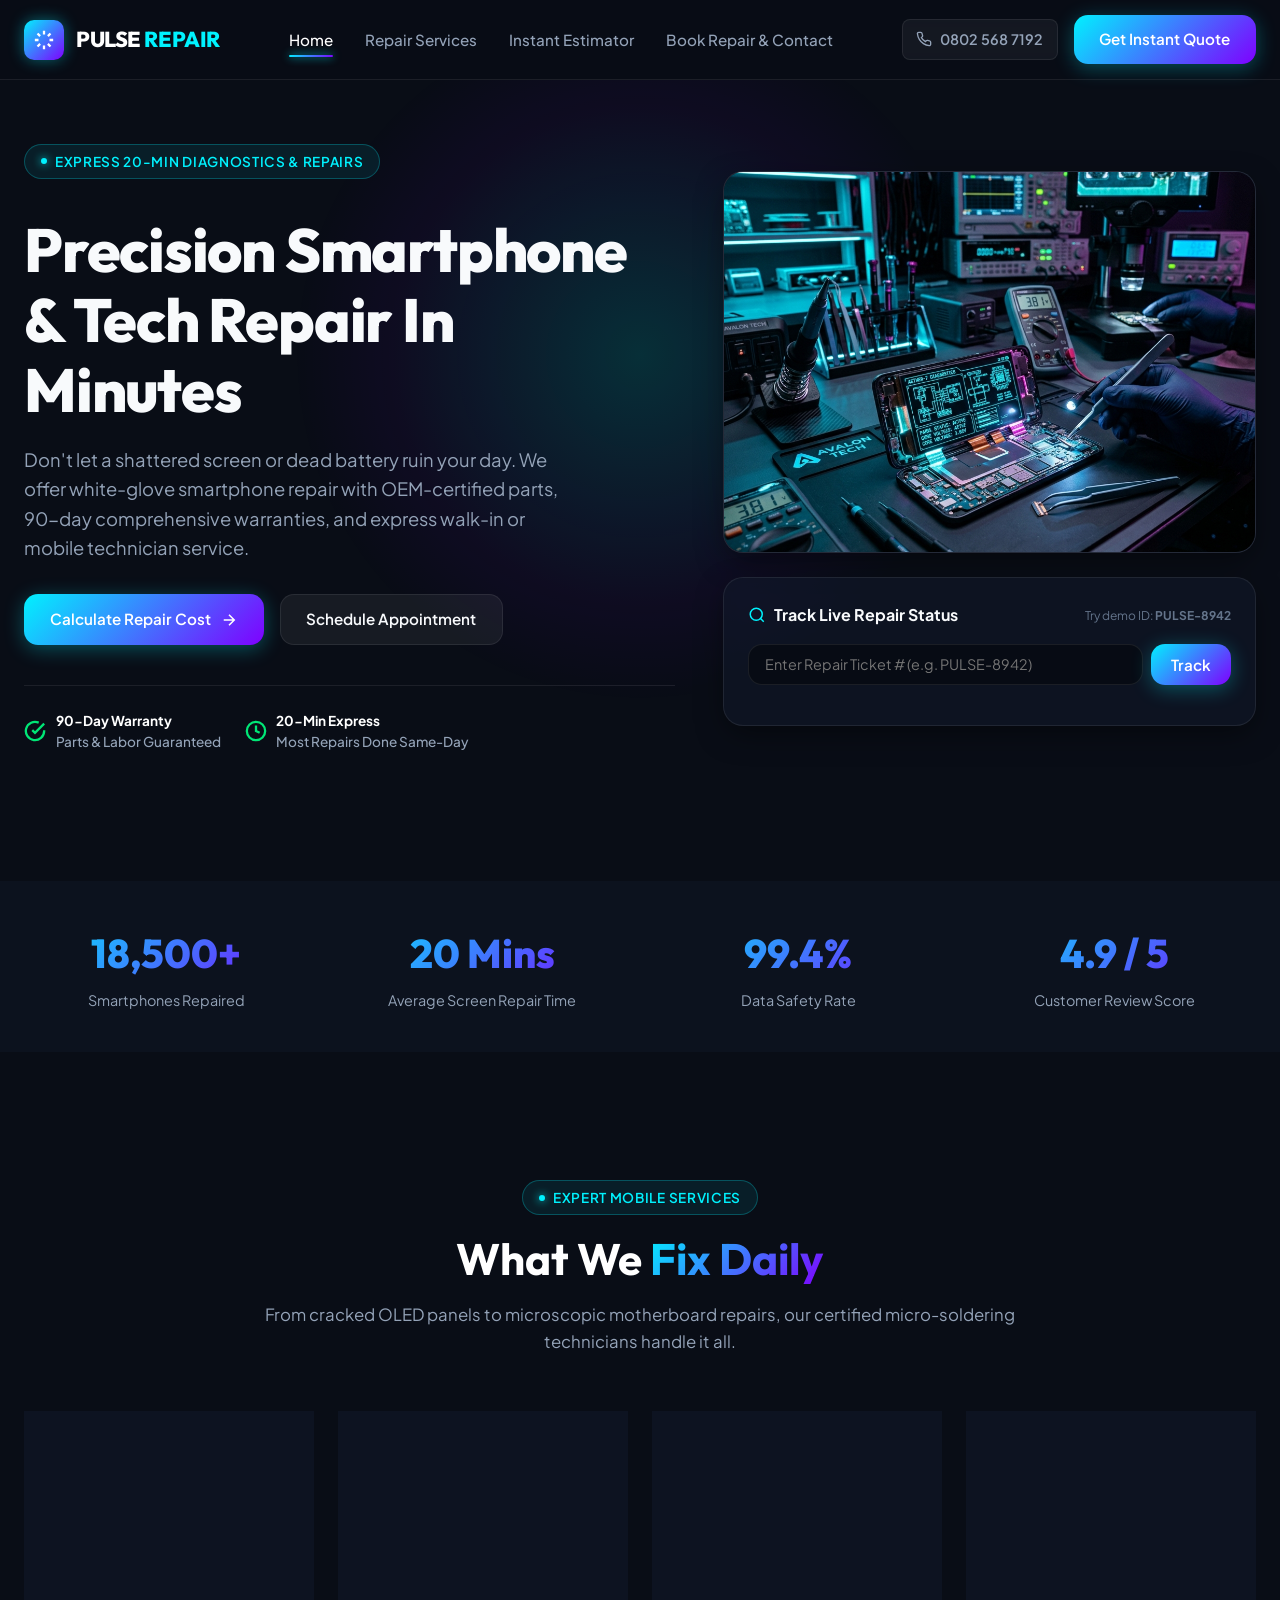
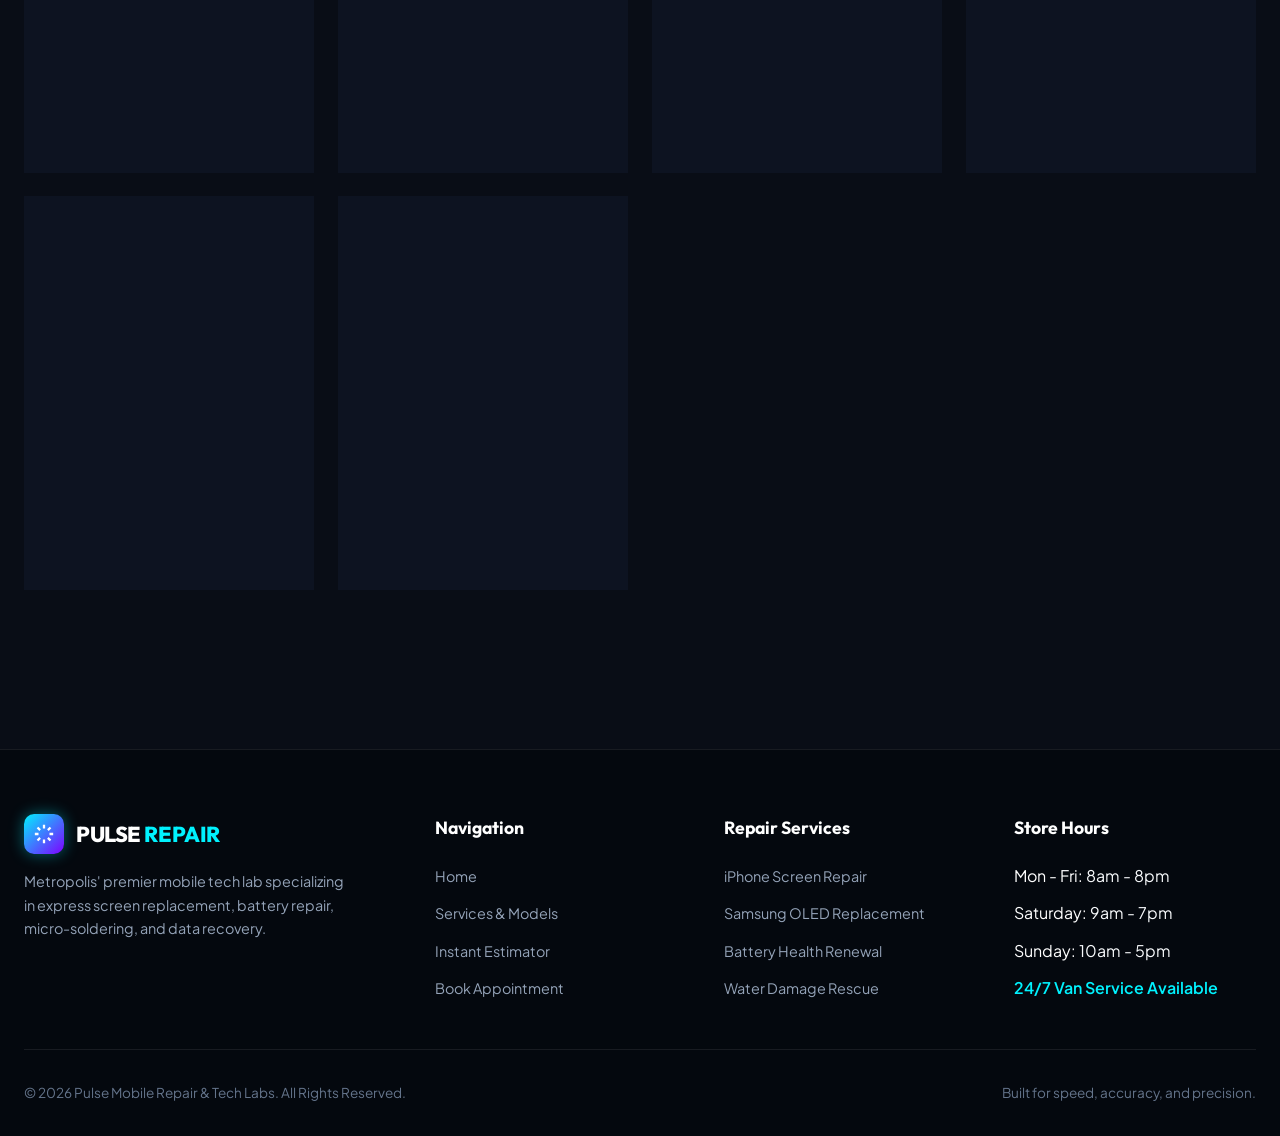
==== commit 83aeac4d: "Add files via upload" ====
--- a/BUSINESS WEBSITE/index.html
+++ b/BUSINESS WEBSITE/index.html
@@ -1,20 +1,26 @@
 <!DOCTYPE html>
 <html lang="en">
+
 <head>
   <meta charset="UTF-8">
   <meta name="viewport" content="width=device-width, initial-scale=1.0">
   <title>Pulse Mobile Repair & Tech Labs | Express Smartphone & Electronics Repair</title>
-  <meta name="description" content="Fast, reliable smartphone screen replacement, battery repair, water damage restoration, and micro-soldering. In-store 20-minute repairs or express mobile tech van service with 90-day warranty.">
-  <meta name="keywords" content="phone repair, smartphone screen repair, iphone repair, samsung screen replacement, battery repair, water damage phone fix, mobile repair service near me">
-  
+  <meta name="description"
+    content="Fast, reliable smartphone screen replacement, battery repair, water damage restoration, and micro-soldering. In-store 20-minute repairs or express mobile tech van service with 90-day warranty.">
+  <meta name="keywords"
+    content="phone repair, smartphone screen repair, iphone repair, samsung screen replacement, battery repair, water damage phone fix, mobile repair service near me">
+
   <!-- Google Fonts -->
   <link rel="preconnect" href="https://fonts.googleapis.com">
   <link rel="preconnect" href="https://fonts.gstatic.com" crossorigin>
-  <link href="https://fonts.googleapis.com/css2?family=Outfit:wght@400;500;600;700;800&family=Plus+Jakarta+Sans:wght@400;500;600;700&display=swap" rel="stylesheet">
-  
+  <link
+    href="https://fonts.googleapis.com/css2?family=Outfit:wght@400;500;600;700;800&family=Plus+Jakarta+Sans:wght@400;500;600;700&display=swap"
+    rel="stylesheet">
+
   <!-- Stylesheet -->
   <link rel="stylesheet" href="styles.css">
 </head>
+
 <body>
 
   <!-- Navigation Header -->
@@ -23,7 +29,8 @@
       <a href="#home" class="brand-logo" data-page="home">
         <div class="logo-badge">
           <svg width="22" height="22" viewBox="0 0 24 24" fill="none" stroke="currentColor" stroke-width="2.5">
-            <path d="M12 2v4M12 18v4M4.93 4.93l2.83 2.83M16.24 16.24l2.83 2.83M2 12h4M18 12h4M4.93 19.07l2.83-2.83M16.24 7.76l2.83-2.83"/>
+            <path
+              d="M12 2v4M12 18v4M4.93 4.93l2.83 2.83M16.24 16.24l2.83 2.83M2 12h4M18 12h4M4.93 19.07l2.83-2.83M16.24 7.76l2.83-2.83" />
           </svg>
         </div>
         <div class="logo-text">PULSE <span>REPAIR</span></div>
@@ -40,8 +47,12 @@
 
       <div class="header-actions">
         <a href="tel:08025687197" class="phone-quick-link">
-          <svg width="16" height="16" viewBox="0 0 24 24" fill="none" stroke="currentColor" stroke-width="2"><path d="M22 16.92v3a2 2 0 0 1-2.18 2 19.79 19.79 0 0 1-8.63-3.07 19.5 19.5 0 0 1-6-6 19.79 19.79 0 0 1-3.07-8.67A2 2 0 0 1 4.11 2h3a2 2 0 0 1 2 1.72 12.84 12.84 0 0 0 .7 2.81 2 2 0 0 1-.45 2.11L8.09 9.91a16 16 0 0 0 6 6l1.27-1.27a2 2 0 0 1 2.11-.45 12.84 12.84 0 0 0 2.81.7A2 2 0 0 1 22 16.92z"/></svg>
-          <span>0802 568 7197</span>
+          <svg width="16" height="16" viewBox="0 0 24 24" fill="none" stroke="currentColor" stroke-width="2">
+            <path
+              d="M22 16.92v3a2 2 0 0 1-2.18 2 19.79 19.79 0 0 1-8.63-3.07 19.5 19.5 0 0 1-6-6 19.79 19.79 0 0 1-3.07-8.67A2 2 0 0 1 4.11 2h3a2 2 0 0 1 2 1.72 12.84 12.84 0 0 0 .7 2.81 2 2 0 0 1-.45 2.11L8.09 9.91a16 16 0 0 0 6 6l1.27-1.27a2 2 0 0 1 2.11-.45 12.84 12.84 0 0 0 2.81.7A2 2 0 0 1 22 16.92z" />
+          </svg>
+          <span>0802 568 7192
+          </span>
         </a>
         <a href="#calculator" class="btn btn-primary nav-cta" data-page="calculator">
           <span>Get Instant Quote</span>
@@ -71,25 +82,36 @@
               Precision <span class="gradient-text">Smartphone & Tech Repair</span> In Minutes
             </h1>
             <p class="hero-subtext">
-              Don't let a shattered screen or dead battery ruin your day. We offer white-glove smartphone repair with OEM-certified parts, 90-day comprehensive warranties, and express walk-in or mobile technician service.
+              Don't let a shattered screen or dead battery ruin your day. We offer white-glove smartphone repair with
+              OEM-certified parts, 90-day comprehensive warranties, and express walk-in or mobile technician service.
             </p>
             <div class="hero-cta-group">
               <a href="#calculator" class="btn btn-primary" data-page="calculator">
                 <span>Calculate Repair Cost</span>
-                <svg width="18" height="18" viewBox="0 0 24 24" fill="none" stroke="currentColor" stroke-width="2"><path d="M5 12h14M12 5l7 7-7 7"/></svg>
+                <svg width="18" height="18" viewBox="0 0 24 24" fill="none" stroke="currentColor" stroke-width="2">
+                  <path d="M5 12h14M12 5l7 7-7 7" />
+                </svg>
               </a>
               <a href="#contact" class="btn btn-secondary" data-page="contact">
                 <span>Schedule Appointment</span>
               </a>
             </div>
-            
+
             <div class="trust-badges">
               <div class="trust-item">
-                <svg class="trust-icon" width="22" height="22" viewBox="0 0 24 24" fill="none" stroke="currentColor" stroke-width="2.5"><path d="M22 11.08V12a10 10 0 1 1-5.93-9.14"/><polyline points="22 4 12 14.01 9 11.01"/></svg>
+                <svg class="trust-icon" width="22" height="22" viewBox="0 0 24 24" fill="none" stroke="currentColor"
+                  stroke-width="2.5">
+                  <path d="M22 11.08V12a10 10 0 1 1-5.93-9.14" />
+                  <polyline points="22 4 12 14.01 9 11.01" />
+                </svg>
                 <div class="trust-text"><strong>90-Day Warranty</strong>Parts & Labor Guaranteed</div>
               </div>
               <div class="trust-item">
-                <svg class="trust-icon" width="22" height="22" viewBox="0 0 24 24" fill="none" stroke="currentColor" stroke-width="2.5"><circle cx="12" cy="12" r="10"/><polyline points="12 6 12 12 16 14"/></svg>
+                <svg class="trust-icon" width="22" height="22" viewBox="0 0 24 24" fill="none" stroke="currentColor"
+                  stroke-width="2.5">
+                  <circle cx="12" cy="12" r="10" />
+                  <polyline points="12 6 12 12 16 14" />
+                </svg>
                 <div class="trust-text"><strong>20-Min Express</strong>Most Repairs Done Same-Day</div>
               </div>
             </div>
@@ -104,13 +126,18 @@
             <div class="repair-tracker-widget">
               <div class="tracker-header">
                 <h3 class="tracker-title">
-                  <svg width="18" height="18" viewBox="0 0 24 24" fill="none" stroke="var(--cyan-primary)" stroke-width="2"><circle cx="11" cy="11" r="8"/><path d="m21 21-4.3-4.3"/></svg>
+                  <svg width="18" height="18" viewBox="0 0 24 24" fill="none" stroke="var(--cyan-primary)"
+                    stroke-width="2">
+                    <circle cx="11" cy="11" r="8" />
+                    <path d="m21 21-4.3-4.3" />
+                  </svg>
                   <span>Track Live Repair Status</span>
                 </h3>
                 <span style="font-size:0.75rem; color:var(--text-dim);">Try demo ID: <strong>PULSE-8942</strong></span>
               </div>
               <form class="tracker-form" id="trackerForm">
-                <input type="text" class="tracker-input" id="trackerTicketInput" placeholder="Enter Repair Ticket # (e.g. PULSE-8942)" required>
+                <input type="text" class="tracker-input" id="trackerTicketInput"
+                  placeholder="Enter Repair Ticket # (e.g. PULSE-8942)" required>
                 <button type="submit" class="btn btn-primary" style="padding:0.65rem 1.25rem;">Track</button>
               </form>
               <div class="tracker-result" id="trackerResult">
@@ -175,139 +202,108 @@
           <div class="section-title-wrap">
             <div class="section-tag"><span class="dot"></span><span>Expert Mobile Services</span></div>
             <h2 class="section-heading">What We <span class="gradient-text">Fix Daily</span></h2>
-            <p class="section-subtext">From cracked OLED panels to microscopic motherboard repairs, our certified micro-soldering technicians handle it all.</p>
+            <p class="section-subtext">From cracked OLED panels to microscopic motherboard repairs, our certified
+              micro-soldering technicians handle it all.</p>
           </div>
 
           <div class="services-quick-grid">
             <div class="service-card">
               <div class="service-icon-box">
-                <svg width="26" height="26" viewBox="0 0 24 24" fill="none" stroke="currentColor" stroke-width="2"><rect width="14" height="20" x="5" y="2" rx="2" ry="2"/><line x1="12" x2="12.01" y1="18" y2="18"/></svg>
+                <svg width="26" height="26" viewBox="0 0 24 24" fill="none" stroke="currentColor" stroke-width="2">
+                  <rect width="14" height="20" x="5" y="2" rx="2" ry="2" />
+                  <line x1="12" x2="12.01" y1="18" y2="18" />
+                </svg>
               </div>
               <h3 class="service-card-title">Glass & Screen Repair</h3>
-              <p class="service-card-desc">Shattered glass, non-responsive touch screen, or dead pixels. Restored with original color calibration & TrueTone.</p>
+              <p class="service-card-desc">Shattered glass, non-responsive touch screen, or dead pixels. Restored with
+                original color calibration & TrueTone.</p>
               <div class="service-card-footer">
                 <div class="price-tag">From <strong>$69</strong></div>
-                <a href="#calculator" class="btn btn-outline" style="padding:0.4rem 0.9rem; font-size:0.85rem;" data-page="calculator">Quote</a>
+                <a href="#calculator" class="btn btn-outline" style="padding:0.4rem 0.9rem; font-size:0.85rem;"
+                  data-page="calculator">Quote</a>
               </div>
             </div>
 
             <div class="service-card">
               <div class="service-icon-box">
-                <svg width="26" height="26" viewBox="0 0 24 24" fill="none" stroke="currentColor" stroke-width="2"><rect width="16" height="10" x="2" y="7" rx="2" ry="2"/><line x1="22" x2="22" y1="11" y2="13"/></svg>
+                <svg width="26" height="26" viewBox="0 0 24 24" fill="none" stroke="currentColor" stroke-width="2">
+                  <rect width="16" height="10" x="2" y="7" rx="2" ry="2" />
+                  <line x1="22" x2="22" y1="11" y2="13" />
+                </svg>
               </div>
               <h3 class="service-card-title">Battery Replacement</h3>
-              <p class="service-card-desc">Fast-draining battery, unexpected shutdowns, or battery health warnings. Replace with brand new high-capacity cells.</p>
+              <p class="service-card-desc">Fast-draining battery, unexpected shutdowns, or battery health warnings.
+                Replace with brand new high-capacity cells.</p>
               <div class="service-card-footer">
                 <div class="price-tag">From <strong>$49</strong></div>
-                <a href="#calculator" class="btn btn-outline" style="padding:0.4rem 0.9rem; font-size:0.85rem;" data-page="calculator">Quote</a>
+                <a href="#calculator" class="btn btn-outline" style="padding:0.4rem 0.9rem; font-size:0.85rem;"
+                  data-page="calculator">Quote</a>
               </div>
             </div>
 
             <div class="service-card">
               <div class="service-icon-box">
-                <svg width="26" height="26" viewBox="0 0 24 24" fill="none" stroke="currentColor" stroke-width="2"><path d="M12 2.69l5.66 5.66a8 8 0 1 1-11.31 0z"/></svg>
+                <svg width="26" height="26" viewBox="0 0 24 24" fill="none" stroke="currentColor" stroke-width="2">
+                  <path d="M12 2.69l5.66 5.66a8 8 0 1 1-11.31 0z" />
+                </svg>
               </div>
               <h3 class="service-card-title">Water Damage Rescue</h3>
-              <p class="service-card-desc">Ultrasonic board wash, corrosion removal, and emergency data extraction for phones dropped in water or sea.</p>
+              <p class="service-card-desc">Ultrasonic board wash, corrosion removal, and emergency data extraction for
+                phones dropped in water or sea.</p>
               <div class="service-card-footer">
                 <div class="price-tag">From <strong>$79</strong></div>
-                <a href="#calculator" class="btn btn-outline" style="padding:0.4rem 0.9rem; font-size:0.85rem;" data-page="calculator">Quote</a>
+                <a href="#calculator" class="btn btn-outline" style="padding:0.4rem 0.9rem; font-size:0.85rem;"
+                  data-page="calculator">Quote</a>
               </div>
             </div>
 
             <div class="service-card">
               <div class="service-icon-box">
-                <svg width="26" height="26" viewBox="0 0 24 24" fill="none" stroke="currentColor" stroke-width="2"><path d="M23 19a2 2 0 0 1-2 2H3a2 2 0 0 1-2-2V8a2 2 0 0 1 2-2h4l2-3h6l2 3h4a2 2 0 0 1 2 2z"/><circle cx="12" cy="13" r="4"/></svg>
+                <svg width="26" height="26" viewBox="0 0 24 24" fill="none" stroke="currentColor" stroke-width="2">
+                  <path d="M23 19a2 2 0 0 1-2 2H3a2 2 0 0 1-2-2V8a2 2 0 0 1 2-2h4l2-3h6l2 3h4a2 2 0 0 1 2 2z" />
+                  <circle cx="12" cy="13" r="4" />
+                </svg>
               </div>
               <h3 class="service-card-title">Camera & Lens Fix</h3>
-              <p class="service-card-desc">Blurry photos, broken camera glass lens, focus motor buzzing, or black camera preview screen.</p>
+              <p class="service-card-desc">Blurry photos, broken camera glass lens, focus motor buzzing, or black camera
+                preview screen.</p>
               <div class="service-card-footer">
                 <div class="price-tag">From <strong>$59</strong></div>
-                <a href="#calculator" class="btn btn-outline" style="padding:0.4rem 0.9rem; font-size:0.85rem;" data-page="calculator">Quote</a>
+                <a href="#calculator" class="btn btn-outline" style="padding:0.4rem 0.9rem; font-size:0.85rem;"
+                  data-page="calculator">Quote</a>
               </div>
             </div>
 
             <div class="service-card">
               <div class="service-icon-box">
-                <svg width="26" height="26" viewBox="0 0 24 24" fill="none" stroke="currentColor" stroke-width="2"><polygon points="13 2 3 14 12 14 11 22 21 10 12 10 13 2"/></svg>
+                <svg width="26" height="26" viewBox="0 0 24 24" fill="none" stroke="currentColor" stroke-width="2">
+                  <polygon points="13 2 3 14 12 14 11 22 21 10 12 10 13 2" />
+                </svg>
               </div>
               <h3 class="service-card-title">Charging Port & Speaker</h3>
-              <p class="service-card-desc">Loose charging cable connection, slow charging, distorted ear speaker, or broken microphone flex cable.</p>
+              <p class="service-card-desc">Loose charging cable connection, slow charging, distorted ear speaker, or
+                broken microphone flex cable.</p>
               <div class="service-card-footer">
                 <div class="price-tag">From <strong>$45</strong></div>
-                <a href="#calculator" class="btn btn-outline" style="padding:0.4rem 0.9rem; font-size:0.85rem;" data-page="calculator">Quote</a>
+                <a href="#calculator" class="btn btn-outline" style="padding:0.4rem 0.9rem; font-size:0.85rem;"
+                  data-page="calculator">Quote</a>
               </div>
             </div>
 
             <div class="service-card">
               <div class="service-icon-box">
-                <svg width="26" height="26" viewBox="0 0 24 24" fill="none" stroke="currentColor" stroke-width="2"><rect width="18" height="18" x="3" y="3" rx="2"/><path d="M7 7h10M7 12h10M7 17h10"/></svg>
+                <svg width="26" height="26" viewBox="0 0 24 24" fill="none" stroke="currentColor" stroke-width="2">
+                  <rect width="18" height="18" x="3" y="3" rx="2" />
+                  <path d="M7 7h10M7 12h10M7 17h10" />
+                </svg>
               </div>
               <h3 class="service-card-title">Micro-Soldering Logic Board</h3>
-              <p class="service-card-desc">Complex motherboard chip replacement, short circuit detection, NAND storage upgrades, and no-power diagnosis.</p>
+              <p class="service-card-desc">Complex motherboard chip replacement, short circuit detection, NAND storage
+                upgrades, and no-power diagnosis.</p>
               <div class="service-card-footer">
                 <div class="price-tag">From <strong>$119</strong></div>
-                <a href="#calculator" class="btn btn-outline" style="padding:0.4rem 0.9rem; font-size:0.85rem;" data-page="calculator">Quote</a>
-              </div>
-            </div>
-          </div>
-        </div>
-      </div>
-
-      <!-- Before & After Repair Transformation Showcase -->
-      <div class="section-padding" style="background: rgba(0,0,0,0.25); border-top: 1px solid var(--border-glass); border-bottom: 1px solid var(--border-glass);">
-        <div class="section-container">
-          <div class="section-title-wrap">
-            <div class="section-tag"><span class="dot"></span><span>Real Lab Results</span></div>
-            <h2 class="section-heading">Before & After <span class="gradient-text">Transformation</span></h2>
-            <p class="section-subtext">See the dramatic quality difference when your broken device is restored with OEM-certified components.</p>
-          </div>
-
-          <div class="before-after-grid">
-            <div class="transformation-card">
-              <div class="badge-label before-badge">BEFORE REPAIR</div>
-              <img src="assets/before.png" alt="Shattered Phone Screen Before Repair" loading="lazy">
-              <div class="card-caption">
-                <h4>Severe Cracks & Touch Failure</h4>
-                <p>Broken glass, unresponsive touch digitizer, and liquid ingress warning.</p>
-              </div>
-            </div>
-
-            <div class="transformation-card">
-              <div class="badge-label after-badge">AFTER REPAIR</div>
-              <img src="assets/after.png" alt="Restored Phone Screen After Repair" loading="lazy">
-              <div class="card-caption">
-                <h4>Factory Precision Restored</h4>
-                <p>New original OLED display, 100% TrueTone color depth, and IP68 seal re-applied.</p>
-              </div>
-            </div>
-          </div>
-        </div>
-      </div>
-
-      <!-- Diagnostic Lab & Team Showcase -->
-      <div class="section-padding">
-        <div class="section-container">
-          <div class="lab-showcase-grid">
-            <div class="lab-card">
-              <div class="lab-media">
-                <img src="assets/smart.png" alt="Smart Micro-Soldering Diagnostic Workbench" loading="lazy">
-              </div>
-              <div class="lab-content">
-                <span class="device-badge">Lab Technology</span>
-                <h3>Thermal Imaging & Smart Diagnostics</h3>
-                <p>We locate microscopic short circuits and chip failures using high-resolution thermal cameras and digital oscilloscopes before opening your device.</p>
-              </div>
-            </div>
-
-            <div class="lab-card">
-              <div class="lab-media">
-                <img src="assets/team.png" alt="Certified Pulse Tech Master Technicians" loading="lazy">
-              </div>
-              <div class="lab-content">
-                <span class="device-badge" style="background:rgba(127,0,255,0.15); color:var(--violet-accent); border-color:var(--violet-glow);">Expert Staff</span>
-                <h3>IPC Certified Micro-Soldering Techs</h3>
-                <p>Our lead technicians hold Level-3 master micro-soldering certifications with over 10+ years of micro-electronic recovery experience.</p>
+                <a href="#calculator" class="btn btn-outline" style="padding:0.4rem 0.9rem; font-size:0.85rem;"
+                  data-page="calculator">Quote</a>
               </div>
             </div>
           </div>
@@ -322,7 +318,8 @@
           <div class="section-title-wrap">
             <div class="section-tag"><span class="dot"></span><span>Complete Service Catalog</span></div>
             <h2 class="section-heading">Supported Brands & <span class="gradient-text">Models</span></h2>
-            <p class="section-subtext">Filter by your device brand to view available repair services, turn-around times, and warranty levels.</p>
+            <p class="section-subtext">Filter by your device brand to view available repair services, turn-around times,
+              and warranty levels.</p>
           </div>
 
           <div class="catalog-filter-bar">
@@ -342,14 +339,25 @@
                   <span style="font-weight:700; color:var(--cyan-primary);">From $89</span>
                 </div>
                 <h3 class="catalog-title">iPhone 15 / 15 Pro / 15 Pro Max</h3>
-                <p style="font-size:0.85rem; color:var(--text-muted);">Super Retina XDR OLED screen replacement, battery renewal, titanium back glass laser removal.</p>
+                <p style="font-size:0.85rem; color:var(--text-muted);">Super Retina XDR OLED screen replacement, battery
+                  renewal, titanium back glass laser removal.</p>
                 <ul class="specs-list">
-                  <li><svg width="14" height="14" viewBox="0 0 24 24" fill="none" stroke="currentColor" stroke-width="3"><polyline points="20 6 9 17 4 12"/></svg> 20-Min Screen Replacement</li>
-                  <li><svg width="14" height="14" viewBox="0 0 24 24" fill="none" stroke="currentColor" stroke-width="3"><polyline points="20 6 9 17 4 12"/></svg> TrueTone & FaceID Preserved</li>
-                  <li><svg width="14" height="14" viewBox="0 0 24 24" fill="none" stroke="currentColor" stroke-width="3"><polyline points="20 6 9 17 4 12"/></svg> 90-Day Unconditional Warranty</li>
+                  <li><svg width="14" height="14" viewBox="0 0 24 24" fill="none" stroke="currentColor"
+                      stroke-width="3">
+                      <polyline points="20 6 9 17 4 12" />
+                    </svg> 20-Min Screen Replacement</li>
+                  <li><svg width="14" height="14" viewBox="0 0 24 24" fill="none" stroke="currentColor"
+                      stroke-width="3">
+                      <polyline points="20 6 9 17 4 12" />
+                    </svg> TrueTone & FaceID Preserved</li>
+                  <li><svg width="14" height="14" viewBox="0 0 24 24" fill="none" stroke="currentColor"
+                      stroke-width="3">
+                      <polyline points="20 6 9 17 4 12" />
+                    </svg> 90-Day Unconditional Warranty</li>
                 </ul>
               </div>
-              <a href="#calculator" class="btn btn-primary" style="width:100%; margin-top:1rem;" data-page="calculator">Book This Model</a>
+              <a href="#calculator" class="btn btn-primary" style="width:100%; margin-top:1rem;"
+                data-page="calculator">Book This Model</a>
             </div>
 
             <!-- Item 2 -->
@@ -360,86 +368,149 @@
                   <span style="font-weight:700; color:var(--cyan-primary);">From $79</span>
                 </div>
                 <h3 class="catalog-title">iPhone 14 / 14 Plus / 14 Pro</h3>
-                <p style="font-size:0.85rem; color:var(--text-muted);">OLED screen assembly, high-capacity battery cell replacement, rear camera glass repairs.</p>
+                <p style="font-size:0.85rem; color:var(--text-muted);">OLED screen assembly, high-capacity battery cell
+                  replacement, rear camera glass repairs.</p>
                 <ul class="specs-list">
-                  <li><svg width="14" height="14" viewBox="0 0 24 24" fill="none" stroke="currentColor" stroke-width="3"><polyline points="20 6 9 17 4 12"/></svg> 20-30 Min Turnaround</li>
-                  <li><svg width="14" height="14" viewBox="0 0 24 24" fill="none" stroke="currentColor" stroke-width="3"><polyline points="20 6 9 17 4 12"/></svg> Genuine OEM Quality Parts</li>
-                  <li><svg width="14" height="14" viewBox="0 0 24 24" fill="none" stroke="currentColor" stroke-width="3"><polyline points="20 6 9 17 4 12"/></svg> Free Water-Seal Re-application</li>
+                  <li><svg width="14" height="14" viewBox="0 0 24 24" fill="none" stroke="currentColor"
+                      stroke-width="3">
+                      <polyline points="20 6 9 17 4 12" />
+                    </svg> 20-30 Min Turnaround</li>
+                  <li><svg width="14" height="14" viewBox="0 0 24 24" fill="none" stroke="currentColor"
+                      stroke-width="3">
+                      <polyline points="20 6 9 17 4 12" />
+                    </svg> Genuine OEM Quality Parts</li>
+                  <li><svg width="14" height="14" viewBox="0 0 24 24" fill="none" stroke="currentColor"
+                      stroke-width="3">
+                      <polyline points="20 6 9 17 4 12" />
+                    </svg> Free Water-Seal Re-application</li>
                 </ul>
               </div>
-              <a href="#calculator" class="btn btn-primary" style="width:100%; margin-top:1rem;" data-page="calculator">Book This Model</a>
+              <a href="#calculator" class="btn btn-primary" style="width:100%; margin-top:1rem;"
+                data-page="calculator">Book This Model</a>
             </div>
 
             <!-- Item 3 -->
             <div class="catalog-item" data-brand="samsung">
               <div>
                 <div class="catalog-header">
-                  <span class="device-badge" style="background:rgba(0,242,254,0.15); color:var(--cyan-primary); border-color:var(--cyan-primary);">Samsung Galaxy</span>
+                  <span class="device-badge"
+                    style="background:rgba(0,242,254,0.15); color:var(--cyan-primary); border-color:var(--cyan-primary);">Samsung
+                    Galaxy</span>
                   <span style="font-weight:700; color:var(--cyan-primary);">From $99</span>
                 </div>
                 <h3 class="catalog-title">Galaxy S24 / S24 Ultra / S23</h3>
-                <p style="font-size:0.85rem; color:var(--text-muted);">Dynamic AMOLED 2X panel fix, S-Pen digitizer recalibration, fast charging port flex cable replacement.</p>
+                <p style="font-size:0.85rem; color:var(--text-muted);">Dynamic AMOLED 2X panel fix, S-Pen digitizer
+                  recalibration, fast charging port flex cable replacement.</p>
                 <ul class="specs-list">
-                  <li><svg width="14" height="14" viewBox="0 0 24 24" fill="none" stroke="currentColor" stroke-width="3"><polyline points="20 6 9 17 4 12"/></svg> Official Samsung Service Pack Screens</li>
-                  <li><svg width="14" height="14" viewBox="0 0 24 24" fill="none" stroke="currentColor" stroke-width="3"><polyline points="20 6 9 17 4 12"/></svg> In-Display Fingerprint Sensor Test</li>
-                  <li><svg width="14" height="14" viewBox="0 0 24 24" fill="none" stroke="currentColor" stroke-width="3"><polyline points="20 6 9 17 4 12"/></svg> 90-Day Warranty Included</li>
+                  <li><svg width="14" height="14" viewBox="0 0 24 24" fill="none" stroke="currentColor"
+                      stroke-width="3">
+                      <polyline points="20 6 9 17 4 12" />
+                    </svg> Official Samsung Service Pack Screens</li>
+                  <li><svg width="14" height="14" viewBox="0 0 24 24" fill="none" stroke="currentColor"
+                      stroke-width="3">
+                      <polyline points="20 6 9 17 4 12" />
+                    </svg> In-Display Fingerprint Sensor Test</li>
+                  <li><svg width="14" height="14" viewBox="0 0 24 24" fill="none" stroke="currentColor"
+                      stroke-width="3">
+                      <polyline points="20 6 9 17 4 12" />
+                    </svg> 90-Day Warranty Included</li>
                 </ul>
               </div>
-              <a href="#calculator" class="btn btn-primary" style="width:100%; margin-top:1rem;" data-page="calculator">Book This Model</a>
+              <a href="#calculator" class="btn btn-primary" style="width:100%; margin-top:1rem;"
+                data-page="calculator">Book This Model</a>
             </div>
 
             <!-- Item 4 -->
             <div class="catalog-item" data-brand="samsung">
               <div>
                 <div class="catalog-header">
-                  <span class="device-badge" style="background:rgba(0,242,254,0.15); color:var(--cyan-primary); border-color:var(--cyan-primary);">Samsung Galaxy</span>
+                  <span class="device-badge"
+                    style="background:rgba(0,242,254,0.15); color:var(--cyan-primary); border-color:var(--cyan-primary);">Samsung
+                    Galaxy</span>
                   <span style="font-weight:700; color:var(--cyan-primary);">From $129</span>
                 </div>
                 <h3 class="catalog-title">Galaxy Z Fold 5 / Z Flip 5</h3>
-                <p style="font-size:0.85rem; color:var(--text-muted);">Flexible inner display replacement, hinge mechanism cleaning, outer screen repairs.</p>
+                <p style="font-size:0.85rem; color:var(--text-muted);">Flexible inner display replacement, hinge
+                  mechanism cleaning, outer screen repairs.</p>
                 <ul class="specs-list">
-                  <li><svg width="14" height="14" viewBox="0 0 24 24" fill="none" stroke="currentColor" stroke-width="3"><polyline points="20 6 9 17 4 12"/></svg> Master Foldable Tech Certified</li>
-                  <li><svg width="14" height="14" viewBox="0 0 24 24" fill="none" stroke="currentColor" stroke-width="3"><polyline points="20 6 9 17 4 12"/></svg> Hinge Alignment Calibration</li>
-                  <li><svg width="14" height="14" viewBox="0 0 24 24" fill="none" stroke="currentColor" stroke-width="3"><polyline points="20 6 9 17 4 12"/></svg> Same-Day Service</li>
+                  <li><svg width="14" height="14" viewBox="0 0 24 24" fill="none" stroke="currentColor"
+                      stroke-width="3">
+                      <polyline points="20 6 9 17 4 12" />
+                    </svg> Master Foldable Tech Certified</li>
+                  <li><svg width="14" height="14" viewBox="0 0 24 24" fill="none" stroke="currentColor"
+                      stroke-width="3">
+                      <polyline points="20 6 9 17 4 12" />
+                    </svg> Hinge Alignment Calibration</li>
+                  <li><svg width="14" height="14" viewBox="0 0 24 24" fill="none" stroke="currentColor"
+                      stroke-width="3">
+                      <polyline points="20 6 9 17 4 12" />
+                    </svg> Same-Day Service</li>
                 </ul>
               </div>
-              <a href="#calculator" class="btn btn-primary" style="width:100%; margin-top:1rem;" data-page="calculator">Book This Model</a>
+              <a href="#calculator" class="btn btn-primary" style="width:100%; margin-top:1rem;"
+                data-page="calculator">Book This Model</a>
             </div>
 
             <!-- Item 5 -->
             <div class="catalog-item" data-brand="google">
               <div>
                 <div class="catalog-header">
-                  <span class="device-badge" style="background:rgba(0,230,118,0.15); color:var(--emerald-green); border-color:var(--emerald-green);">Google Pixel</span>
+                  <span class="device-badge"
+                    style="background:rgba(0,230,118,0.15); color:var(--emerald-green); border-color:var(--emerald-green);">Google
+                    Pixel</span>
                   <span style="font-weight:700; color:var(--cyan-primary);">From $85</span>
                 </div>
                 <h3 class="catalog-title">Pixel 8 / 8 Pro / 7a</h3>
-                <p style="font-size:0.85rem; color:var(--text-muted);">Actua display repair, Tensor thermal pad service, wireless charging coil fix.</p>
+                <p style="font-size:0.85rem; color:var(--text-muted);">Actua display repair, Tensor thermal pad service,
+                  wireless charging coil fix.</p>
                 <ul class="specs-list">
-                  <li><svg width="14" height="14" viewBox="0 0 24 24" fill="none" stroke="currentColor" stroke-width="3"><polyline points="20 6 9 17 4 12"/></svg> OEM Pixel Display Assemblies</li>
-                  <li><svg width="14" height="14" viewBox="0 0 24 24" fill="none" stroke="currentColor" stroke-width="3"><polyline points="20 6 9 17 4 12"/></svg> Camera Bar Glass Replacement</li>
-                  <li><svg width="14" height="14" viewBox="0 0 24 24" fill="none" stroke="currentColor" stroke-width="3"><polyline points="20 6 9 17 4 12"/></svg> 90-Day Parts & Labor Warranty</li>
+                  <li><svg width="14" height="14" viewBox="0 0 24 24" fill="none" stroke="currentColor"
+                      stroke-width="3">
+                      <polyline points="20 6 9 17 4 12" />
+                    </svg> OEM Pixel Display Assemblies</li>
+                  <li><svg width="14" height="14" viewBox="0 0 24 24" fill="none" stroke="currentColor"
+                      stroke-width="3">
+                      <polyline points="20 6 9 17 4 12" />
+                    </svg> Camera Bar Glass Replacement</li>
+                  <li><svg width="14" height="14" viewBox="0 0 24 24" fill="none" stroke="currentColor"
+                      stroke-width="3">
+                      <polyline points="20 6 9 17 4 12" />
+                    </svg> 90-Day Parts & Labor Warranty</li>
                 </ul>
               </div>
-              <a href="#calculator" class="btn btn-primary" style="width:100%; margin-top:1rem;" data-page="calculator">Book This Model</a>
+              <a href="#calculator" class="btn btn-primary" style="width:100%; margin-top:1rem;"
+                data-page="calculator">Book This Model</a>
             </div>
 
             <!-- Item 6 -->
             <div class="catalog-item" data-brand="ipad">
               <div>
                 <div class="catalog-header">
-                  <span class="device-badge" style="background:rgba(255,145,0,0.15); color:var(--amber-orange); border-color:var(--amber-orange);">iPad & Tablet</span>
+                  <span class="device-badge"
+                    style="background:rgba(255,145,0,0.15); color:var(--amber-orange); border-color:var(--amber-orange);">iPad
+                    & Tablet</span>
                   <span style="font-weight:700; color:var(--cyan-primary);">From $95</span>
                 </div>
                 <h3 class="catalog-title">iPad Pro / Air / Mini Series</h3>
-                <p style="font-size:0.85rem; color:var(--text-muted);">Digitizer glass replacement, LCD/OLED panel swap, bent aluminum frame reshaping & battery.</p>
+                <p style="font-size:0.85rem; color:var(--text-muted);">Digitizer glass replacement, LCD/OLED panel swap,
+                  bent aluminum frame reshaping & battery.</p>
                 <ul class="specs-list">
-                  <li><svg width="14" height="14" viewBox="0 0 24 24" fill="none" stroke="currentColor" stroke-width="3"><polyline points="20 6 9 17 4 12"/></svg> Apple Pencil Pressure Sensitivity Test</li>
-                  <li><svg width="14" height="14" viewBox="0 0 24 24" fill="none" stroke="currentColor" stroke-width="3"><polyline points="20 6 9 17 4 12"/></svg> High Capacity Battery Replacement</li>
-                  <li><svg width="14" height="14" viewBox="0 0 24 24" fill="none" stroke="currentColor" stroke-width="3"><polyline points="20 6 9 17 4 12"/></svg> Precision Dust-Free Bond</li>
+                  <li><svg width="14" height="14" viewBox="0 0 24 24" fill="none" stroke="currentColor"
+                      stroke-width="3">
+                      <polyline points="20 6 9 17 4 12" />
+                    </svg> Apple Pencil Pressure Sensitivity Test</li>
+                  <li><svg width="14" height="14" viewBox="0 0 24 24" fill="none" stroke="currentColor"
+                      stroke-width="3">
+                      <polyline points="20 6 9 17 4 12" />
+                    </svg> High Capacity Battery Replacement</li>
+                  <li><svg width="14" height="14" viewBox="0 0 24 24" fill="none" stroke="currentColor"
+                      stroke-width="3">
+                      <polyline points="20 6 9 17 4 12" />
+                    </svg> Precision Dust-Free Bond</li>
                 </ul>
               </div>
-              <a href="#calculator" class="btn btn-primary" style="width:100%; margin-top:1rem;" data-page="calculator">Book This Model</a>
+              <a href="#calculator" class="btn btn-primary" style="width:100%; margin-top:1rem;"
+                data-page="calculator">Book This Model</a>
             </div>
           </div>
         </div>
@@ -453,7 +524,8 @@
           <div class="section-title-wrap">
             <div class="section-tag"><span class="dot"></span><span>Real-Time Quote Wizard</span></div>
             <h2 class="section-heading">Instant Repair <span class="gradient-text">Cost Estimator</span></h2>
-            <p class="section-subtext">Select your device and issues below to calculate your guaranteed repair quote instantly with no hidden fees.</p>
+            <p class="section-subtext">Select your device and issues below to calculate your guaranteed repair quote
+              instantly with no hidden fees.</p>
           </div>
 
           <div class="estimator-wrapper">
@@ -547,14 +619,19 @@
                   </div>
 
                   <div class="warranty-badge-box">
-                    <svg width="22" height="22" viewBox="0 0 24 24" fill="none" stroke="currentColor" stroke-width="2.5"><path d="M12 22s8-4 8-10V5l-8-3-8 3v7c0 6 8 10 8 10z"/></svg>
+                    <svg width="22" height="22" viewBox="0 0 24 24" fill="none" stroke="currentColor"
+                      stroke-width="2.5">
+                      <path d="M12 22s8-4 8-10V5l-8-3-8 3v7c0 6 8 10 8 10z" />
+                    </svg>
                     <p>Includes 90-Day Parts & Labor Warranty + Free Diagnostic Check</p>
                   </div>
                 </div>
 
                 <button class="btn btn-primary" id="btnBookFromEstimator" style="width:100%;">
                   <span>Reserve This Repair Slot</span>
-                  <svg width="18" height="18" viewBox="0 0 24 24" fill="none" stroke="currentColor" stroke-width="2"><path d="M5 12h14M12 5l7 7-7 7"/></svg>
+                  <svg width="18" height="18" viewBox="0 0 24 24" fill="none" stroke="currentColor" stroke-width="2">
+                    <path d="M5 12h14M12 5l7 7-7 7" />
+                  </svg>
                 </button>
               </div>
             </div>
@@ -570,7 +647,8 @@
           <div class="section-title-wrap">
             <div class="section-tag"><span class="dot"></span><span>Schedule Service</span></div>
             <h2 class="section-heading">Book Your <span class="gradient-text">Repair Appointment</span></h2>
-            <p class="section-subtext">Lock in your time slot or request our Mobile Repair Van to come to your home or office.</p>
+            <p class="section-subtext">Lock in your time slot or request our Mobile Repair Van to come to your home or
+              office.</p>
           </div>
 
           <div class="contact-grid">
@@ -595,7 +673,8 @@
                   </div>
                   <div class="form-group">
                     <label class="form-label" for="bookDeviceModel">Device & Model *</label>
-                    <input type="text" id="bookDeviceModel" class="form-control" placeholder="e.g. iPhone 15 Pro" required>
+                    <input type="text" id="bookDeviceModel" class="form-control" placeholder="e.g. iPhone 15 Pro"
+                      required>
                   </div>
                 </div>
 
@@ -626,12 +705,15 @@
 
                 <div class="form-group">
                   <label class="form-label" for="bookNotes">Issue Description / Special Requests</label>
-                  <textarea id="bookNotes" class="form-control" rows="3" placeholder="Describe how the phone broke or any secondary issues..."></textarea>
+                  <textarea id="bookNotes" class="form-control" rows="3"
+                    placeholder="Describe how the phone broke or any secondary issues..."></textarea>
                 </div>
 
                 <button type="submit" class="btn btn-primary" style="width:100%; padding:0.9rem;">
                   <span>Confirm Repair Reservation</span>
-                  <svg width="18" height="18" viewBox="0 0 24 24" fill="none" stroke="currentColor" stroke-width="2"><path d="M5 12h14M12 5l7 7-7 7"/></svg>
+                  <svg width="18" height="18" viewBox="0 0 24 24" fill="none" stroke="currentColor" stroke-width="2">
+                    <path d="M5 12h14M12 5l7 7-7 7" />
+                  </svg>
                 </button>
               </form>
             </div>
@@ -643,7 +725,10 @@
 
                 <div class="info-item">
                   <div class="info-icon">
-                    <svg width="22" height="22" viewBox="0 0 24 24" fill="none" stroke="currentColor" stroke-width="2"><path d="M21 10c0 7-9 13-9 13s-9-6-9-13a9 9 0 0 1 18 0z"/><circle cx="12" cy="10" r="3"/></svg>
+                    <svg width="22" height="22" viewBox="0 0 24 24" fill="none" stroke="currentColor" stroke-width="2">
+                      <path d="M21 10c0 7-9 13-9 13s-9-6-9-13a9 9 0 0 1 18 0z" />
+                      <circle cx="12" cy="10" r="3" />
+                    </svg>
                   </div>
                   <div class="info-details">
                     <h4>Lab Address</h4>
@@ -653,17 +738,24 @@
 
                 <div class="info-item">
                   <div class="info-icon">
-                    <svg width="22" height="22" viewBox="0 0 24 24" fill="none" stroke="currentColor" stroke-width="2"><path d="M22 16.92v3a2 2 0 0 1-2.18 2 19.79 19.79 0 0 1-8.63-3.07 19.5 19.5 0 0 1-6-6 19.79 19.79 0 0 1-3.07-8.67A2 2 0 0 1 4.11 2h3a2 2 0 0 1 2 1.72 12.84 12.84 0 0 0 .7 2.81 2 2 0 0 1-.45 2.11L8.09 9.91a16 16 0 0 0 6 6l1.27-1.27a2 2 0 0 1 2.11-.45 12.84 12.84 0 0 0 2.81.7A2 2 0 0 1 22 16.92z"/></svg>
+                    <svg width="22" height="22" viewBox="0 0 24 24" fill="none" stroke="currentColor" stroke-width="2">
+                      <path
+                        d="M22 16.92v3a2 2 0 0 1-2.18 2 19.79 19.79 0 0 1-8.63-3.07 19.5 19.5 0 0 1-6-6 19.79 19.79 0 0 1-3.07-8.67A2 2 0 0 1 4.11 2h3a2 2 0 0 1 2 1.72 12.84 12.84 0 0 0 .7 2.81 2 2 0 0 1-.45 2.11L8.09 9.91a16 16 0 0 0 6 6l1.27-1.27a2 2 0 0 1 2.11-.45 12.84 12.84 0 0 0 2.81.7A2 2 0 0 1 22 16.92z" />
+                    </svg>
                   </div>
                   <div class="info-details">
                     <h4>Phone & Emergency Dispatch</h4>
-                    <p><a href="tel:08025687197" style="color:var(--cyan-primary); text-decoration:underline;">0802 568 7197</a><br>Direct Tech Line: 0802 568 7197</p>
+                    <p><a href="tel:08025687197" style="color:var(--cyan-primary); text-decoration:underline;">0802 568
+                        7197</a><br>Direct Tech Line: 0802 568 7197</p>
                   </div>
                 </div>
 
                 <div class="info-item">
                   <div class="info-icon">
-                    <svg width="22" height="22" viewBox="0 0 24 24" fill="none" stroke="currentColor" stroke-width="2"><circle cx="12" cy="12" r="10"/><polyline points="12 6 12 12 16 14"/></svg>
+                    <svg width="22" height="22" viewBox="0 0 24 24" fill="none" stroke="currentColor" stroke-width="2">
+                      <circle cx="12" cy="12" r="10" />
+                      <polyline points="12 6 12 12 16 14" />
+                    </svg>
                   </div>
                   <div class="info-details">
                     <h4>Working Hours</h4>
@@ -674,35 +766,49 @@
 
               <!-- FAQ Accordion -->
               <div class="faq-accordion">
-                <h3 style="font-family:var(--font-heading); font-size:1.2rem; font-weight:700; margin-bottom:1rem;">Frequently Asked Questions</h3>
+                <h3 style="font-family:var(--font-heading); font-size:1.2rem; font-weight:700; margin-bottom:1rem;">
+                  Frequently Asked Questions</h3>
 
                 <div class="faq-item active">
                   <button class="faq-question">
                     <span>Will I lose any personal data during the repair?</span>
-                    <svg class="faq-icon" width="18" height="18" viewBox="0 0 24 24" fill="none" stroke="currentColor" stroke-width="2"><polyline points="6 9 12 15 18 9"/></svg>
+                    <svg class="faq-icon" width="18" height="18" viewBox="0 0 24 24" fill="none" stroke="currentColor"
+                      stroke-width="2">
+                      <polyline points="6 9 12 15 18 9" />
+                    </svg>
                   </button>
                   <div class="faq-answer">
-                    <p>No. We perform non-destructive hardware repairs without wiping your internal storage. We always enforce military-grade privacy protocols, so your photos, messages, and banking data remain untouched.</p>
+                    <p>No. We perform non-destructive hardware repairs without wiping your internal storage. We always
+                      enforce military-grade privacy protocols, so your photos, messages, and banking data remain
+                      untouched.</p>
                   </div>
                 </div>
 
                 <div class="faq-item">
                   <button class="faq-question">
                     <span>How long does a screen replacement take?</span>
-                    <svg class="faq-icon" width="18" height="18" viewBox="0 0 24 24" fill="none" stroke="currentColor" stroke-width="2"><polyline points="6 9 12 15 18 9"/></svg>
+                    <svg class="faq-icon" width="18" height="18" viewBox="0 0 24 24" fill="none" stroke="currentColor"
+                      stroke-width="2">
+                      <polyline points="6 9 12 15 18 9" />
+                    </svg>
                   </button>
                   <div class="faq-answer">
-                    <p>Most standard glass and OLED screen replacements are completed in 20 to 30 minutes. You can relax in our customer lounge with free Wi-Fi and coffee while we work.</p>
+                    <p>Most standard glass and OLED screen replacements are completed in 20 to 30 minutes. You can relax
+                      in our customer lounge with free Wi-Fi and coffee while we work.</p>
                   </div>
                 </div>
 
                 <div class="faq-item">
                   <button class="faq-question">
                     <span>What does your 90-day warranty cover?</span>
-                    <svg class="faq-icon" width="18" height="18" viewBox="0 0 24 24" fill="none" stroke="currentColor" stroke-width="2"><polyline points="6 9 12 15 18 9"/></svg>
+                    <svg class="faq-icon" width="18" height="18" viewBox="0 0 24 24" fill="none" stroke="currentColor"
+                      stroke-width="2">
+                      <polyline points="6 9 12 15 18 9" />
+                    </svg>
                   </button>
                   <div class="faq-answer">
-                    <p>Our warranty covers all defect-related issues with replaced parts or touch responsiveness. If the installed screen or battery malfunctions, we replace it completely free of charge.</p>
+                    <p>Our warranty covers all defect-related issues with replaced parts or touch responsiveness. If the
+                      installed screen or battery malfunctions, we replace it completely free of charge.</p>
                   </div>
                 </div>
               </div>
@@ -718,17 +824,22 @@
   <div class="modal-overlay" id="bookingModal">
     <div class="modal-card">
       <div class="modal-icon-success">
-        <svg width="32" height="32" viewBox="0 0 24 24" fill="none" stroke="currentColor" stroke-width="3"><polyline points="20 6 9 17 4 12"/></svg>
-      </div>
-      <h3 style="font-family:var(--font-heading); font-size:1.6rem; font-weight:700; margin-bottom:0.5rem;">Repair Reservation Confirmed!</h3>
-      <p style="color:var(--text-muted); font-size:0.95rem;">Your appointment has been locked into our technician schedule.</p>
-      
+        <svg width="32" height="32" viewBox="0 0 24 24" fill="none" stroke="currentColor" stroke-width="3">
+          <polyline points="20 6 9 17 4 12" />
+        </svg>
+      </div>
+      <h3 style="font-family:var(--font-heading); font-size:1.6rem; font-weight:700; margin-bottom:0.5rem;">Repair
+        Reservation Confirmed!</h3>
+      <p style="color:var(--text-muted); font-size:0.95rem;">Your appointment has been locked into our technician
+        schedule.</p>
+
       <div class="modal-ticket-box">
         <div style="font-size:0.8rem; color:var(--text-muted); margin-bottom:0.25rem;">YOUR REPAIR TICKET #</div>
         <div class="ticket-number" id="modalTicketCode">PULSE-98421</div>
       </div>
 
-      <div style="text-align:left; font-size:0.85rem; color:var(--text-muted); background:rgba(0,0,0,0.3); padding:1rem; border-radius:var(--radius-md); margin-bottom:1.5rem;">
+      <div
+        style="text-align:left; font-size:0.85rem; color:var(--text-muted); background:rgba(0,0,0,0.3); padding:1rem; border-radius:var(--radius-md); margin-bottom:1.5rem;">
         <div><strong>Customer:</strong> <span id="modalCustName">John Doe</span></div>
         <div><strong>Device:</strong> <span id="modalCustDevice">iPhone 15 Pro</span></div>
         <div><strong>Slot:</strong> <span id="modalCustSlot">Tomorrow at 01:00 PM</span></div>
@@ -746,12 +857,16 @@
         <div>
           <div class="brand-logo" style="margin-bottom:1rem;">
             <div class="logo-badge">
-              <svg width="22" height="22" viewBox="0 0 24 24" fill="none" stroke="currentColor" stroke-width="2.5"><path d="M12 2v4M12 18v4M4.93 4.93l2.83 2.83M16.24 16.24l2.83 2.83M2 12h4M18 12h4M4.93 19.07l2.83-2.83M16.24 7.76l2.83-2.83"/></svg>
+              <svg width="22" height="22" viewBox="0 0 24 24" fill="none" stroke="currentColor" stroke-width="2.5">
+                <path
+                  d="M12 2v4M12 18v4M4.93 4.93l2.83 2.83M16.24 16.24l2.83 2.83M2 12h4M18 12h4M4.93 19.07l2.83-2.83M16.24 7.76l2.83-2.83" />
+              </svg>
             </div>
             <div class="logo-text">PULSE <span>REPAIR</span></div>
           </div>
           <p style="color:var(--text-muted); font-size:0.9rem; margin-bottom:1.5rem; max-width:320px;">
-            Metropolis' premier mobile tech lab specializing in express screen replacement, battery repair, micro-soldering, and data recovery.
+            Metropolis' premier mobile tech lab specializing in express screen replacement, battery repair,
+            micro-soldering, and data recovery.
           </p>
         </div>
 
@@ -796,4 +911,5 @@
   <!-- Script Logic -->
   <script src="script.js"></script>
 </body>
-</html>
+
+</html>
--- a/BUSINESS WEBSITE/styles.css
+++ b/BUSINESS WEBSITE/styles.css
@@ -1386,45 +1386,50 @@
   }
 }
 
-@media (max-width: 768px) {
-  .mobile-toggle {
-    display: flex;
-  }
-  .main-nav {
-    position: fixed;
-    top: var(--header-height);
-    left: 0;
-    right: 0;
-    background: rgba(9, 13, 22, 0.98);
-    backdrop-filter: blur(20px);
-    border-bottom: 1px solid var(--border-glass);
-    padding: 2rem;
+@media (max-width: 480px) {
+  .header-actions {
+    gap: 0.5rem;
+  }
+  .phone-quick-link span {
     display: none;
   }
-  .main-nav.active {
-    display: block;
-  }
-  .nav-list {
-    flex-direction: column;
-    gap: 1.25rem;
-    align-items: center;
-  }
-  .form-row {
+  .phone-quick-link {
+    padding: 0.5rem;
+  }
+  .nav-cta {
+    padding: 0.5rem 0.9rem;
+    font-size: 0.85rem;
+  }
+  .hero-image-card img {
+    height: 260px;
+  }
+  .stats-grid {
     grid-template-columns: 1fr;
-  }
-  .issues-checkbox-grid {
-    grid-template-columns: 1fr;
-  }
-  .brand-select-grid {
-    grid-template-columns: repeat(2, 1fr);
-  }
-  .footer-grid {
-    grid-template-columns: 1fr;
-  }
-  .footer-bottom {
-    flex-direction: column;
-    gap: 1rem;
-    text-align: center;
-  }
-}
-
+    gap: 1.5rem;
+  }
+  .estimator-steps {
+    padding: 1.5rem;
+  }
+  .estimator-summary-panel {
+    padding: 1.5rem;
+  }
+  .booking-form-card {
+    padding: 1.5rem;
+  }
+  .contact-info-card {
+    padding: 1.5rem;
+  }
+  .service-card {
+    padding: 1.25rem;
+  }
+  .service-card-title {
+    font-size: 1.1rem;
+  }
+  .modal-card {
+    padding: 1.75rem;
+  }
+  .section-padding {
+    padding: 3.5rem 0;
+  }
+}
+
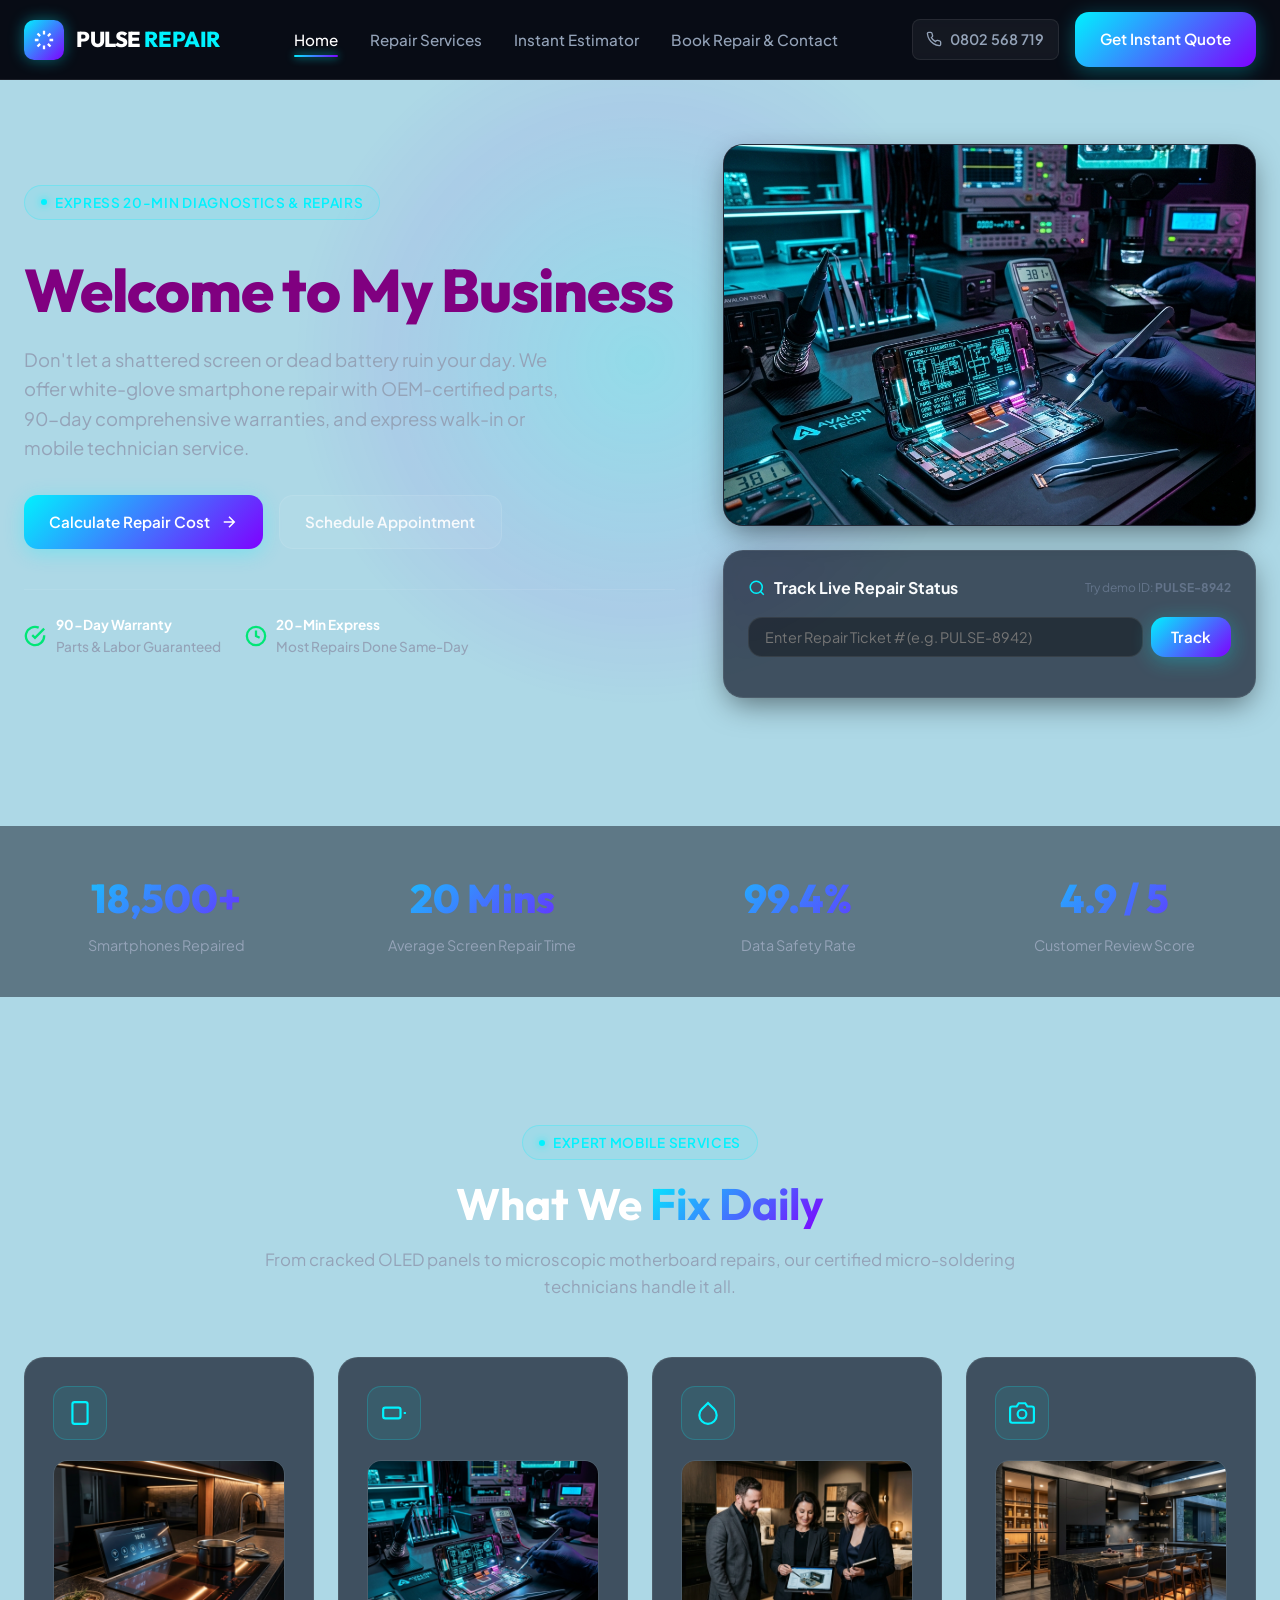
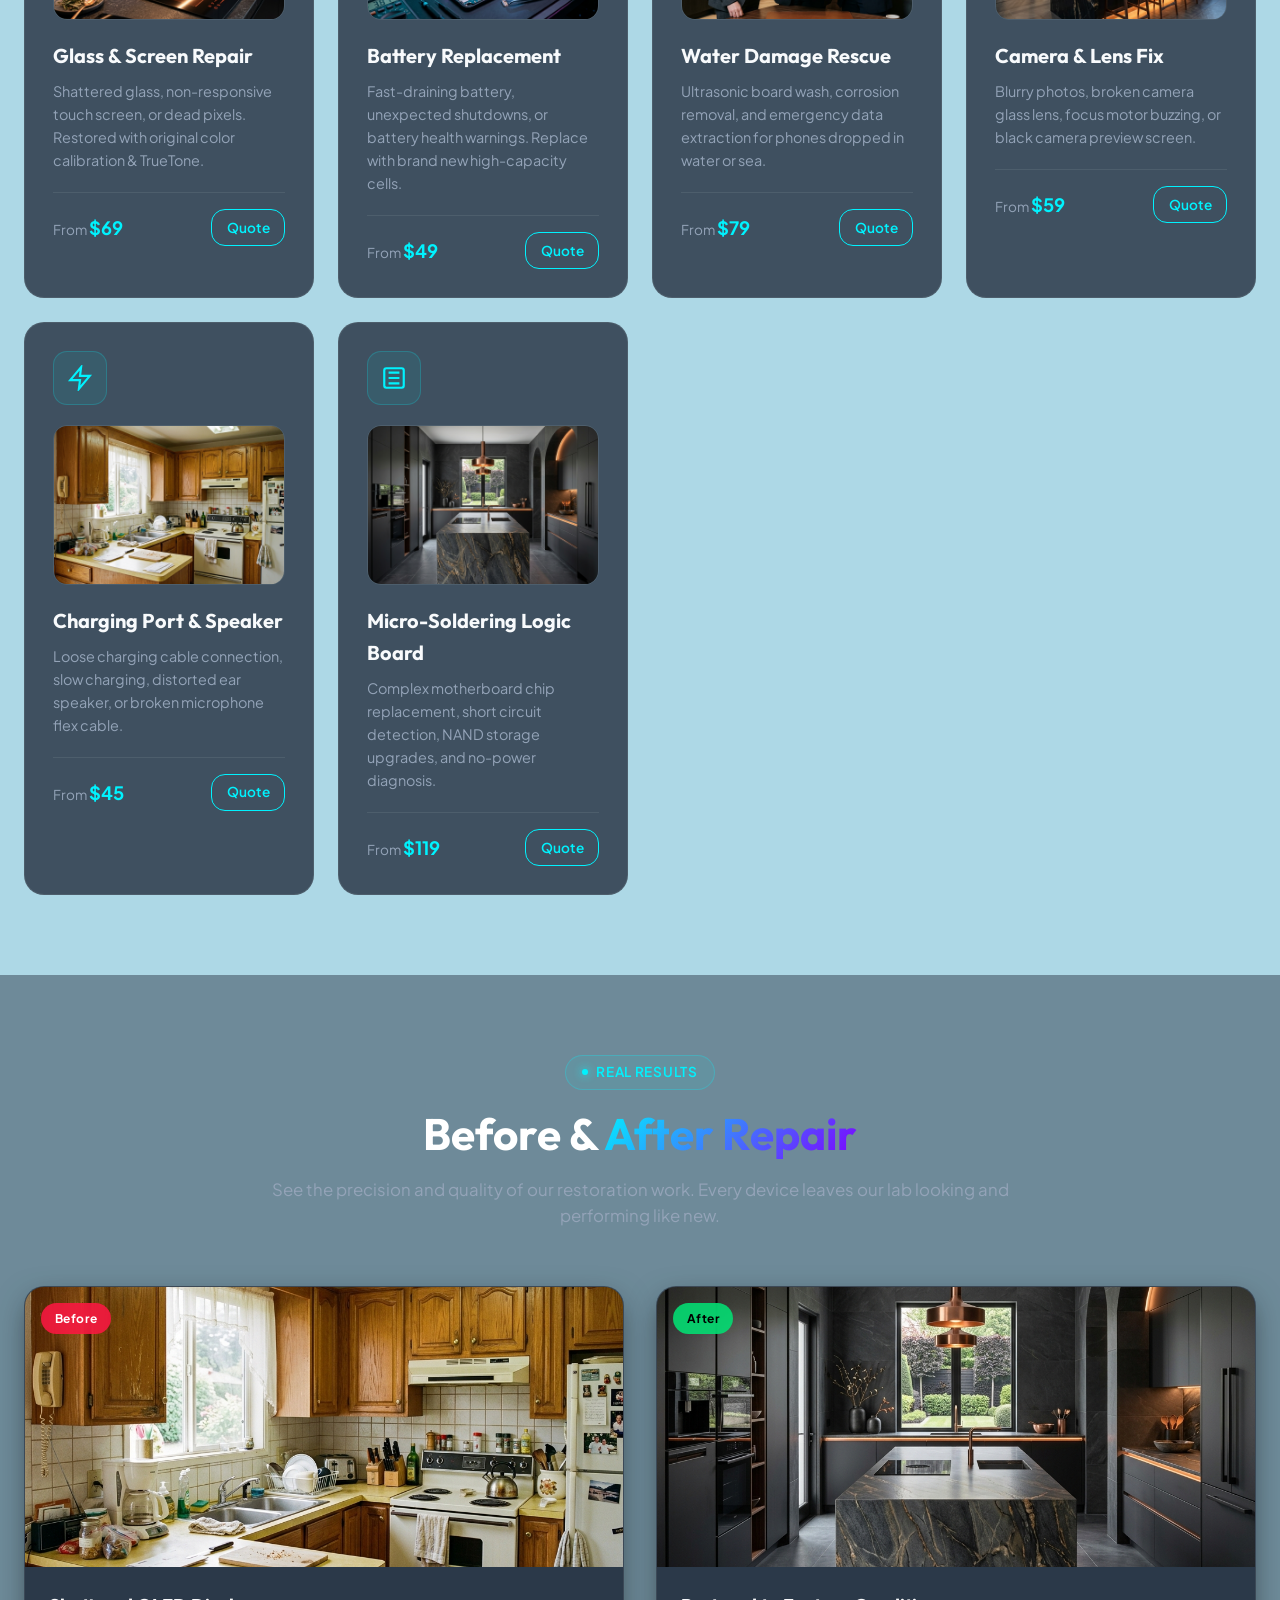
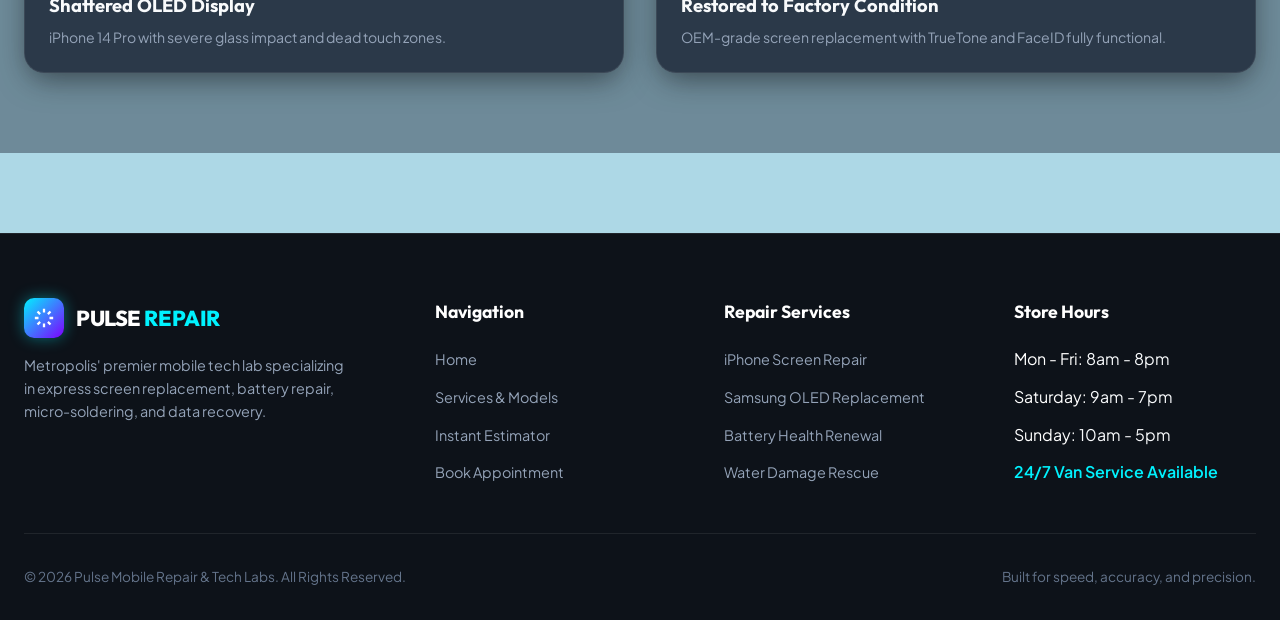
==== commit e61e8a43: "Add files via upload" ====
--- a/BUSINESS WEBSITE/index.html
+++ b/BUSINESS WEBSITE/index.html
@@ -4,7 +4,7 @@
 <head>
   <meta charset="UTF-8">
   <meta name="viewport" content="width=device-width, initial-scale=1.0">
-  <title>Pulse Mobile Repair & Tech Labs | Express Smartphone & Electronics Repair</title>
+  <title>My Business Website</title>
   <meta name="description"
     content="Fast, reliable smartphone screen replacement, battery repair, water damage restoration, and micro-soldering. In-store 20-minute repairs or express mobile tech van service with 90-day warranty.">
   <meta name="keywords"
@@ -51,7 +51,7 @@
             <path
               d="M22 16.92v3a2 2 0 0 1-2.18 2 19.79 19.79 0 0 1-8.63-3.07 19.5 19.5 0 0 1-6-6 19.79 19.79 0 0 1-3.07-8.67A2 2 0 0 1 4.11 2h3a2 2 0 0 1 2 1.72 12.84 12.84 0 0 0 .7 2.81 2 2 0 0 1-.45 2.11L8.09 9.91a16 16 0 0 0 6 6l1.27-1.27a2 2 0 0 1 2.11-.45 12.84 12.84 0 0 0 2.81.7A2 2 0 0 1 22 16.92z" />
           </svg>
-          <span>0802 568 7192
+          <span>0802 568 719
           </span>
         </a>
         <a href="#calculator" class="btn btn-primary nav-cta" data-page="calculator">
@@ -79,7 +79,8 @@
               <span>Express 20-Min Diagnostics & Repairs</span>
             </div>
             <h1 class="hero-title">
-              Precision <span class="gradient-text">Smartphone & Tech Repair</span> In Minutes
+              Welcome to My Business
+
             </h1>
             <p class="hero-subtext">
               Don't let a shattered screen or dead battery ruin your day. We offer white-glove smartphone repair with
@@ -214,6 +215,9 @@
                   <line x1="12" x2="12.01" y1="18" y2="18" />
                 </svg>
               </div>
+              <div class="service-card-image">
+                <img src="assets/smart.png" alt="Glass & Screen Repair">
+              </div>
               <h3 class="service-card-title">Glass & Screen Repair</h3>
               <p class="service-card-desc">Shattered glass, non-responsive touch screen, or dead pixels. Restored with
                 original color calibration & TrueTone.</p>
@@ -231,6 +235,9 @@
                   <line x1="22" x2="22" y1="11" y2="13" />
                 </svg>
               </div>
+              <div class="service-card-image">
+                <img src="assets/hero_phone_repair.png" alt="Battery Replacement">
+              </div>
               <h3 class="service-card-title">Battery Replacement</h3>
               <p class="service-card-desc">Fast-draining battery, unexpected shutdowns, or battery health warnings.
                 Replace with brand new high-capacity cells.</p>
@@ -247,6 +254,9 @@
                   <path d="M12 2.69l5.66 5.66a8 8 0 1 1-11.31 0z" />
                 </svg>
               </div>
+              <div class="service-card-image">
+                <img src="assets/team.png" alt="Water Damage Rescue">
+              </div>
               <h3 class="service-card-title">Water Damage Rescue</h3>
               <p class="service-card-desc">Ultrasonic board wash, corrosion removal, and emergency data extraction for
                 phones dropped in water or sea.</p>
@@ -264,6 +274,9 @@
                   <circle cx="12" cy="13" r="4" />
                 </svg>
               </div>
+              <div class="service-card-image">
+                <img src="assets/hero.png" alt="Camera & Lens Fix">
+              </div>
               <h3 class="service-card-title">Camera & Lens Fix</h3>
               <p class="service-card-desc">Blurry photos, broken camera glass lens, focus motor buzzing, or black camera
                 preview screen.</p>
@@ -280,6 +293,9 @@
                   <polygon points="13 2 3 14 12 14 11 22 21 10 12 10 13 2" />
                 </svg>
               </div>
+              <div class="service-card-image">
+                <img src="assets/before.png" alt="Charging Port & Speaker">
+              </div>
               <h3 class="service-card-title">Charging Port & Speaker</h3>
               <p class="service-card-desc">Loose charging cable connection, slow charging, distorted ear speaker, or
                 broken microphone flex cable.</p>
@@ -297,6 +313,9 @@
                   <path d="M7 7h10M7 12h10M7 17h10" />
                 </svg>
               </div>
+              <div class="service-card-image">
+                <img src="assets/after.png" alt="Micro-Soldering Logic Board">
+              </div>
               <h3 class="service-card-title">Micro-Soldering Logic Board</h3>
               <p class="service-card-desc">Complex motherboard chip replacement, short circuit detection, NAND storage
                 upgrades, and no-power diagnosis.</p>
@@ -304,6 +323,36 @@
                 <div class="price-tag">From <strong>$119</strong></div>
                 <a href="#calculator" class="btn btn-outline" style="padding:0.4rem 0.9rem; font-size:0.85rem;"
                   data-page="calculator">Quote</a>
+              </div>
+            </div>
+          </div>
+        </div>
+      </div>
+
+      <!-- Before & After Showcase -->
+      <div class="section-padding" style="background:rgba(17,24,39,0.4);">
+        <div class="section-container">
+          <div class="section-title-wrap">
+            <div class="section-tag"><span class="dot"></span><span>Real Results</span></div>
+            <h2 class="section-heading">Before & <span class="gradient-text">After Repair</span></h2>
+            <p class="section-subtext">See the precision and quality of our restoration work. Every device leaves our
+              lab looking and performing like new.</p>
+          </div>
+          <div class="before-after-grid">
+            <div class="transformation-card">
+              <img src="assets/before.png" alt="Cracked screen before repair">
+              <span class="badge-label before-badge">Before</span>
+              <div class="card-caption">
+                <h4>Shattered OLED Display</h4>
+                <p>iPhone 14 Pro with severe glass impact and dead touch zones.</p>
+              </div>
+            </div>
+            <div class="transformation-card">
+              <img src="assets/after.png" alt="Repaired screen after restoration">
+              <span class="badge-label after-badge">After</span>
+              <div class="card-caption">
+                <h4>Restored to Factory Condition</h4>
+                <p>OEM-grade screen replacement with TrueTone and FaceID fully functional.</p>
               </div>
             </div>
           </div>
@@ -720,6 +769,9 @@
 
             <!-- Contact Info & Store Location -->
             <div>
+              <div class="lab-media">
+                <img src="assets/team.png" alt="Pulse Repair Lab Team">
+              </div>
               <div class="contact-info-card">
                 <h3 class="summary-header">Flagship Service Hub</h3>
 
--- a/BUSINESS WEBSITE/styles.css
+++ b/BUSINESS WEBSITE/styles.css
@@ -54,7 +54,9 @@
 }
 
 /* --- Base & Reset --- */
-*, *::before, *::after {
+*,
+*::before,
+*::after {
   box-sizing: border-box;
   margin: 0;
   padding: 0;
@@ -81,7 +83,10 @@
   text-decoration: none;
 }
 
-button, input, select, textarea {
+button,
+input,
+select,
+textarea {
   font-family: inherit;
   font-size: inherit;
   color: inherit;
@@ -142,8 +147,17 @@
 }
 
 @keyframes pulse-dot {
-  0%, 100% { transform: scale(1); opacity: 1; }
-  50% { transform: scale(1.4); opacity: 0.5; }
+
+  0%,
+  100% {
+    transform: scale(1);
+    opacity: 1;
+  }
+
+  50% {
+    transform: scale(1.4);
+    opacity: 0.5;
+  }
 }
 
 .section-heading {
@@ -243,7 +257,8 @@
   transition: var(--transition-fast);
 }
 
-.nav-link:hover, .nav-link.active {
+.nav-link:hover,
+.nav-link.active {
   color: #ffffff;
 }
 
@@ -369,8 +384,15 @@
 }
 
 @keyframes fadeIn {
-  from { opacity: 0; transform: translateY(8px); }
-  to { opacity: 1; transform: translateY(0); }
+  from {
+    opacity: 0;
+    transform: translateY(8px);
+  }
+
+  to {
+    opacity: 1;
+    transform: translateY(0);
+  }
 }
 
 /* --- HOME PAGE HERO --- */
@@ -707,6 +729,26 @@
   color: var(--cyan-primary);
 }
 
+.service-card-image {
+  width: 100%;
+  height: 160px;
+  border-radius: var(--radius-md);
+  overflow: hidden;
+  margin-bottom: 1.25rem;
+  border: 1px solid var(--border-glass);
+}
+
+.service-card-image img {
+  width: 100%;
+  height: 100%;
+  object-fit: cover;
+  transition: transform 0.4s ease;
+}
+
+.service-card:hover .service-card-image img {
+  transform: scale(1.05);
+}
+
 /* --- STATS COUNTER BAR --- */
 .stats-bar {
   background: rgba(17, 24, 39, 0.5);
@@ -757,7 +799,8 @@
   transition: var(--transition-fast);
 }
 
-.filter-btn:hover, .filter-btn.active {
+.filter-btn:hover,
+.filter-btn.active {
   background: var(--cyan-primary);
   color: #090d16;
   border-color: var(--cyan-primary);
@@ -883,7 +926,8 @@
   font-weight: 600;
 }
 
-.brand-option-card:hover, .brand-option-card.selected {
+.brand-option-card:hover,
+.brand-option-card.selected {
   border-color: var(--cyan-primary);
   background: rgba(0, 242, 254, 0.1);
   color: #fff;
@@ -1368,19 +1412,24 @@
   .hero-grid {
     grid-template-columns: 1fr;
   }
+
   .estimator-grid {
     grid-template-columns: 1fr;
   }
+
   .estimator-summary-panel {
     border-left: none;
     border-top: 1px solid var(--border-glass);
   }
+
   .contact-grid {
     grid-template-columns: 1fr;
   }
+
   .stats-grid {
     grid-template-columns: repeat(2, 1fr);
   }
+
   .footer-grid {
     grid-template-columns: 1fr 1fr;
   }
@@ -1390,46 +1439,95 @@
   .header-actions {
     gap: 0.5rem;
   }
+
   .phone-quick-link span {
     display: none;
   }
+
   .phone-quick-link {
     padding: 0.5rem;
   }
+
   .nav-cta {
     padding: 0.5rem 0.9rem;
     font-size: 0.85rem;
   }
+
   .hero-image-card img {
     height: 260px;
   }
+
   .stats-grid {
     grid-template-columns: 1fr;
     gap: 1.5rem;
   }
+
   .estimator-steps {
     padding: 1.5rem;
   }
+
   .estimator-summary-panel {
     padding: 1.5rem;
   }
+
   .booking-form-card {
     padding: 1.5rem;
   }
+
   .contact-info-card {
     padding: 1.5rem;
   }
+
   .service-card {
     padding: 1.25rem;
   }
+
   .service-card-title {
     font-size: 1.1rem;
   }
+
+  .service-card-image {
+    height: 140px;
+  }
+
+  .lab-media {
+    height: 200px;
+  }
+
+  .before-after-grid {
+    grid-template-columns: 1fr;
+  }
+
+  .transformation-card img {
+    height: 220px;
+  }
+
   .modal-card {
     padding: 1.75rem;
   }
+
   .section-padding {
     padding: 3.5rem 0;
   }
 }
 
+body {
+  background-color: lightblue;
+}
+
+h1 {
+  color: darkblue;
+  font-size: 50px;
+  text-align: center;
+}
+
+.hero-title {
+  color: purple;
+  font-size: 60px;
+}
+.btn-primary {
+	background-color: black;
+	cplpr: black;
+	padding: 15px 25px;
+	boader-radius: 10px;
+}
